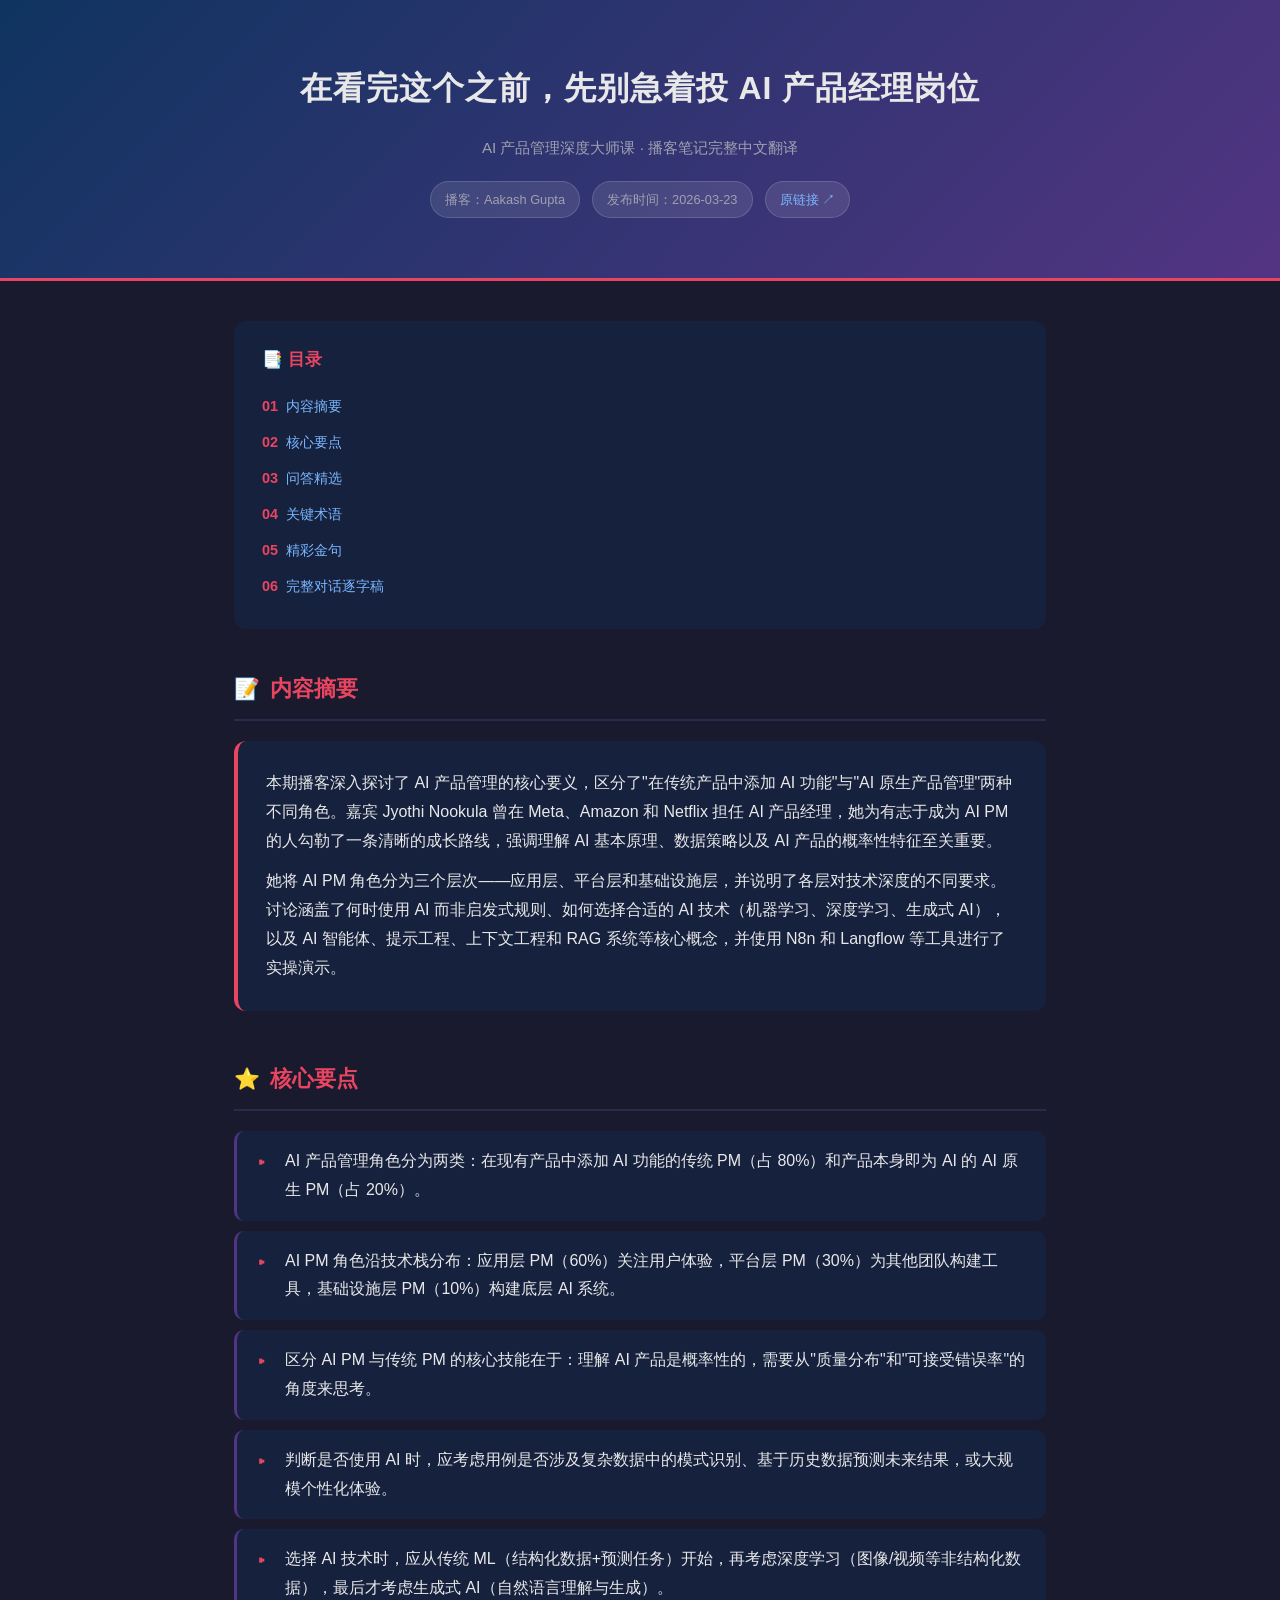
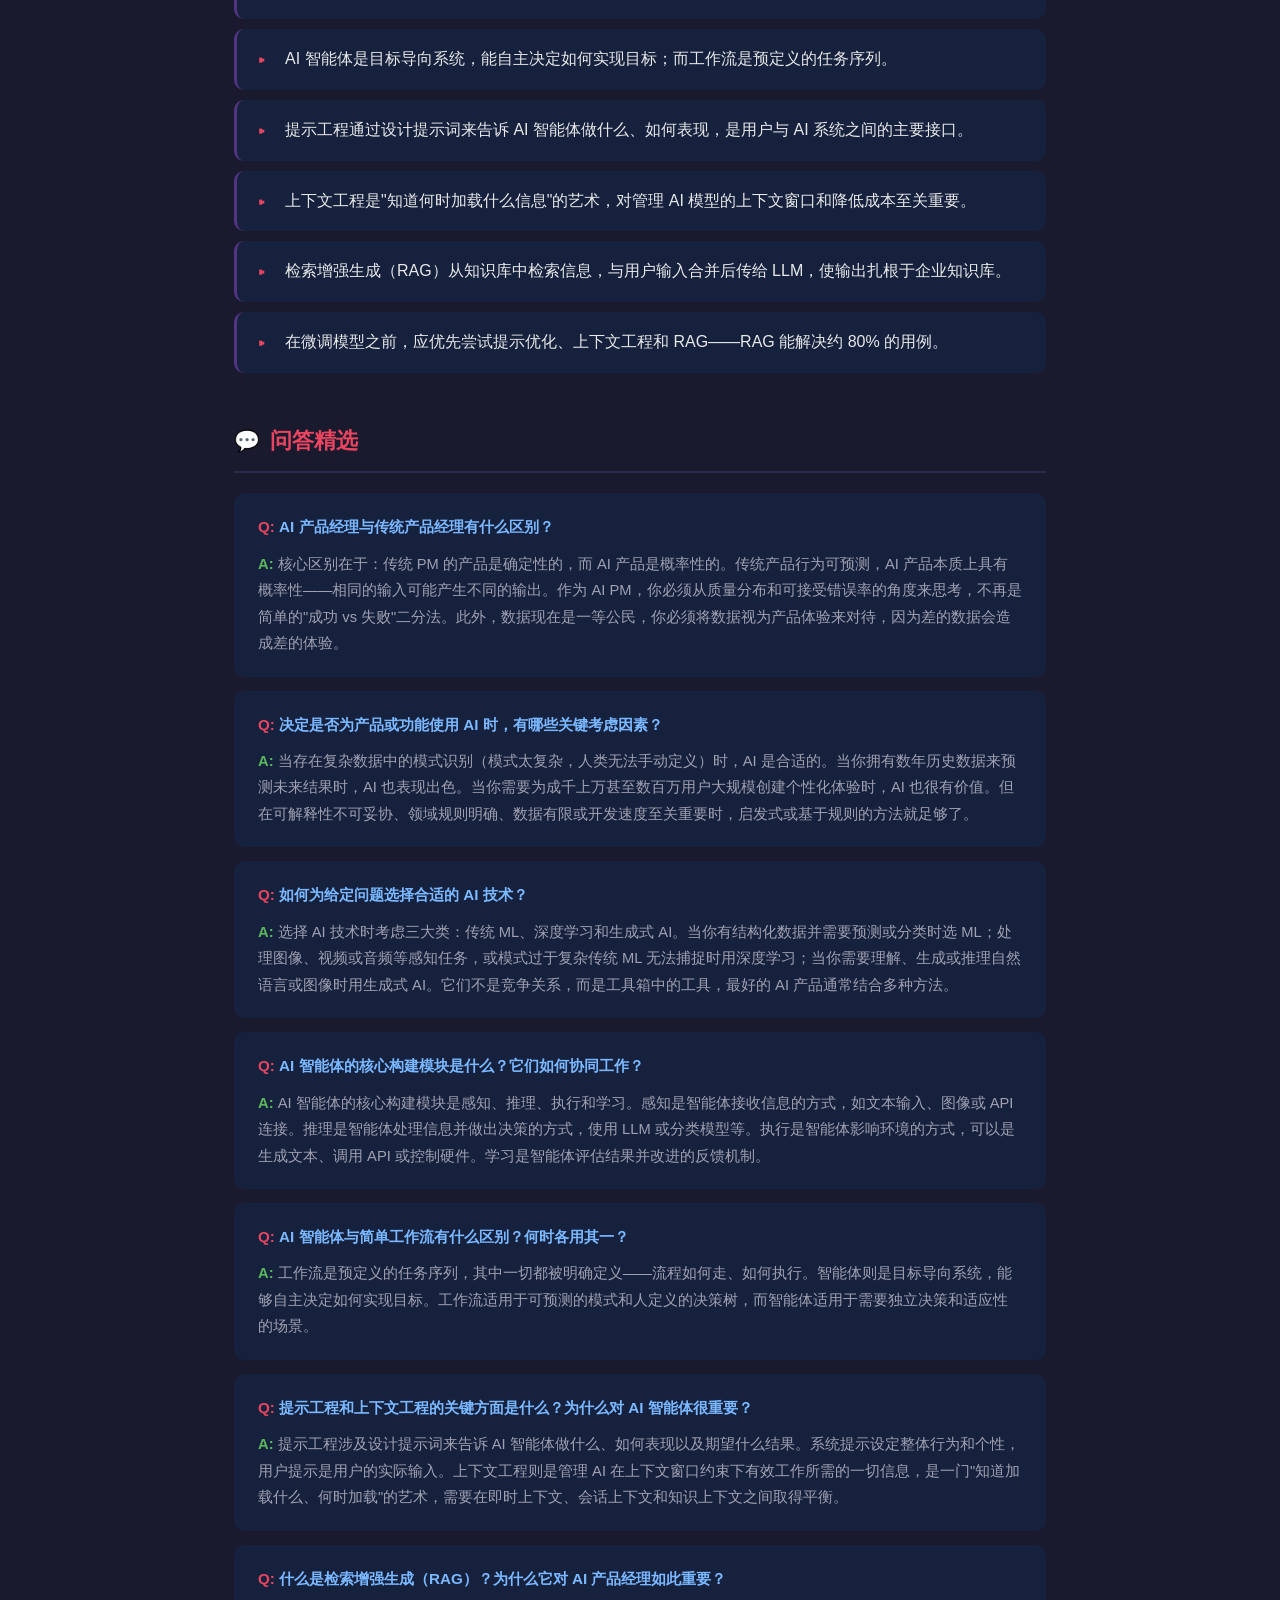
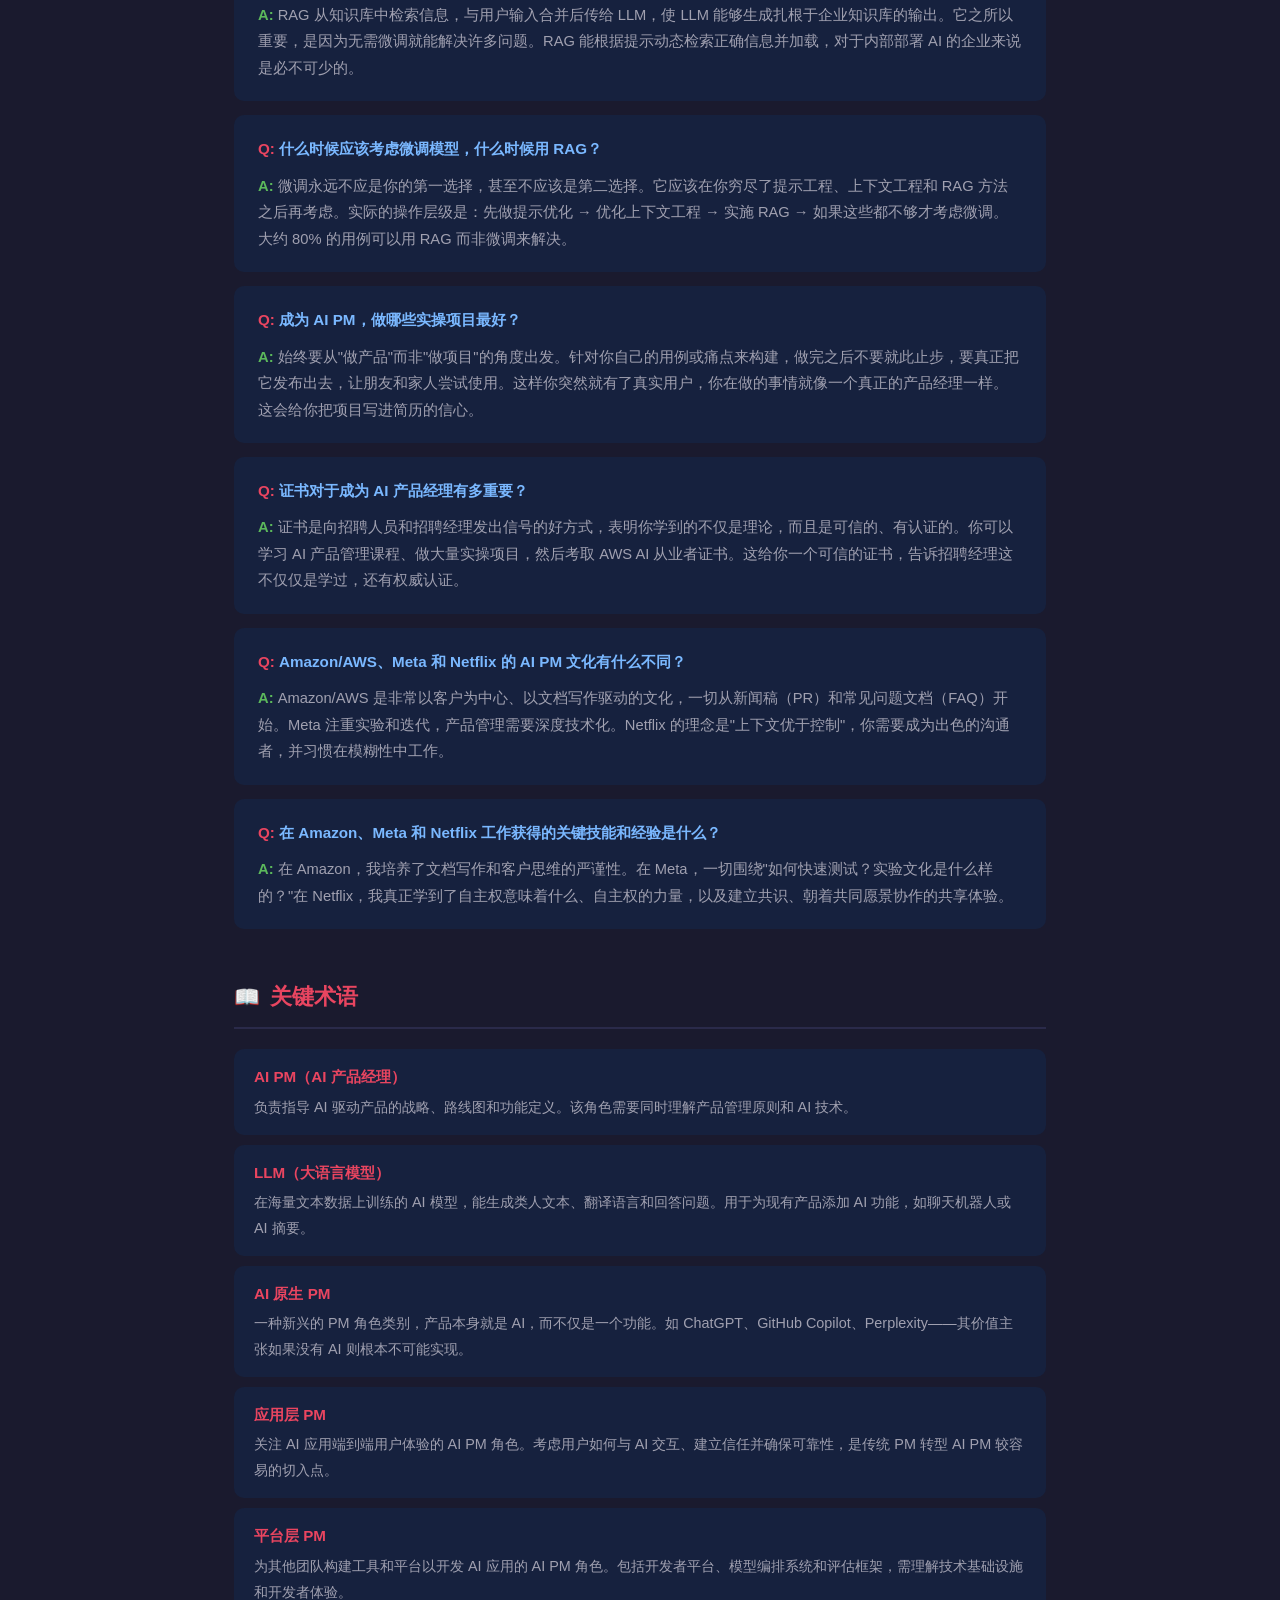
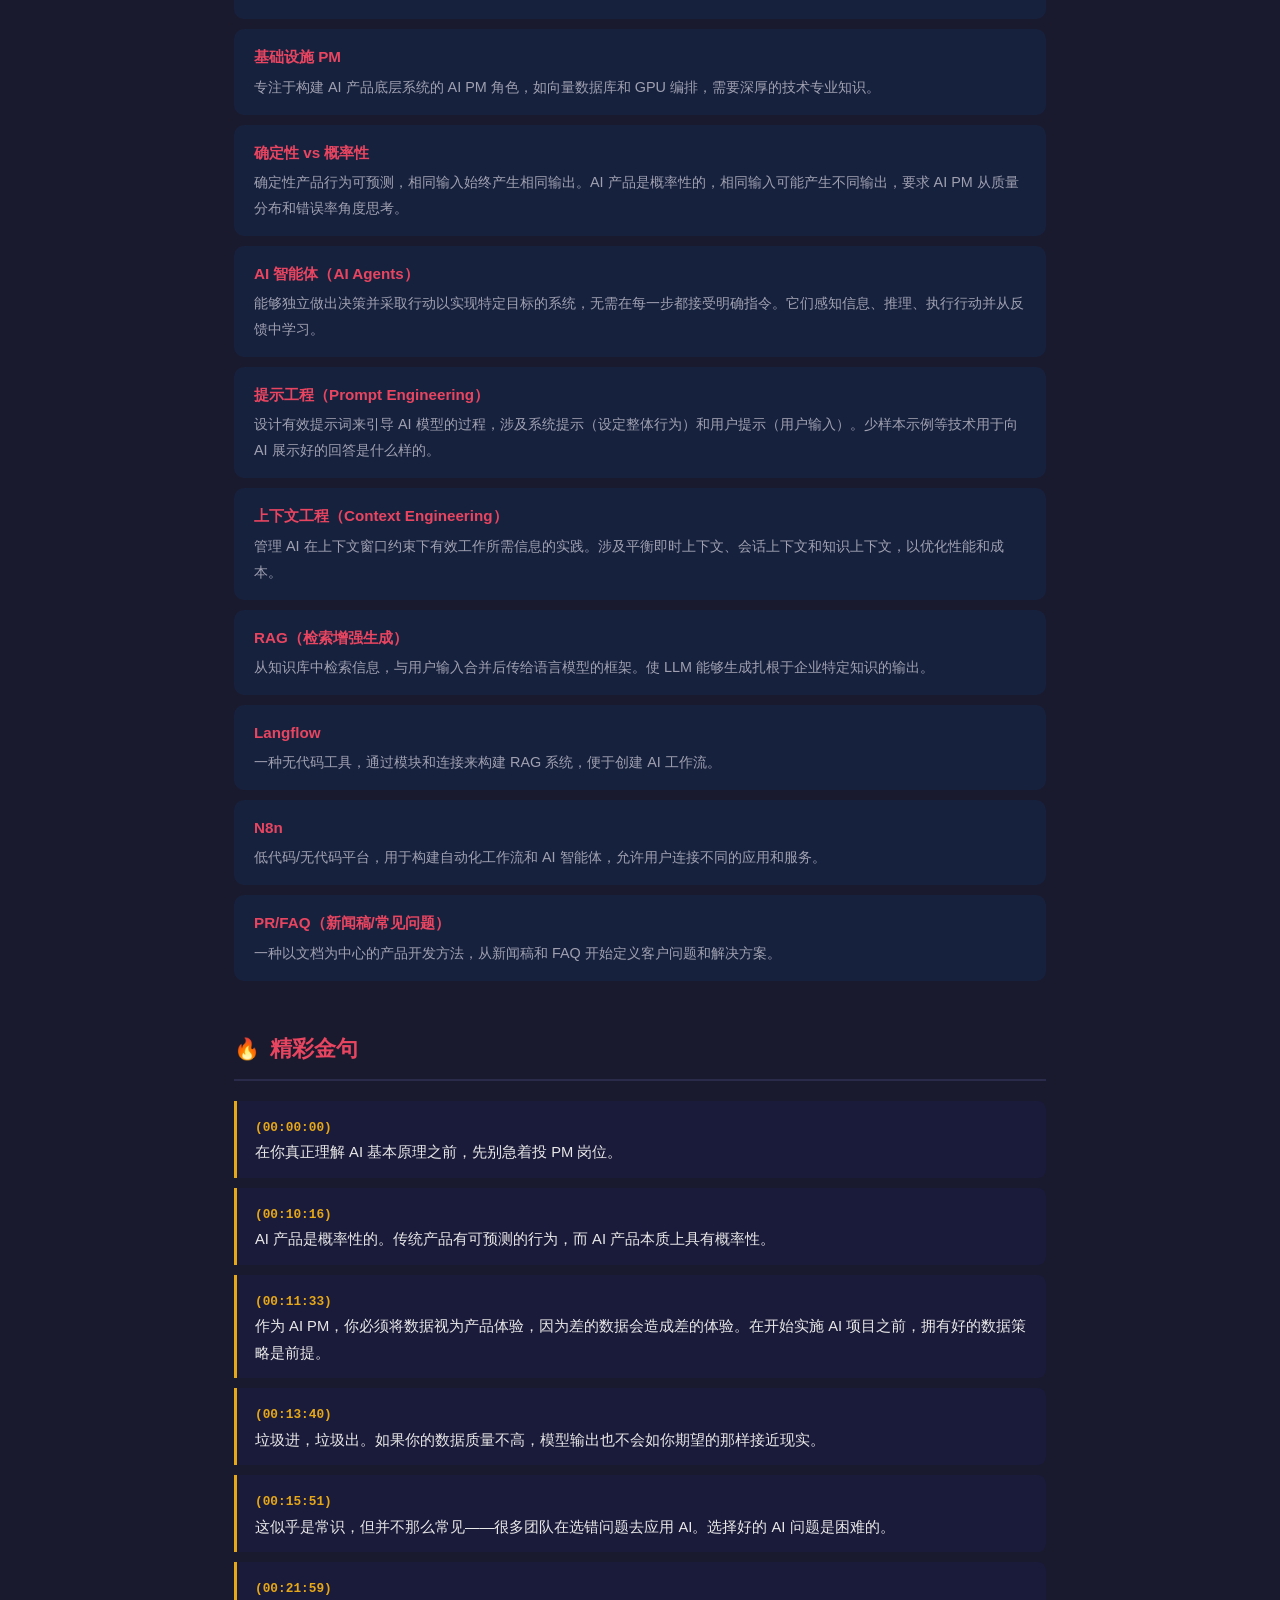
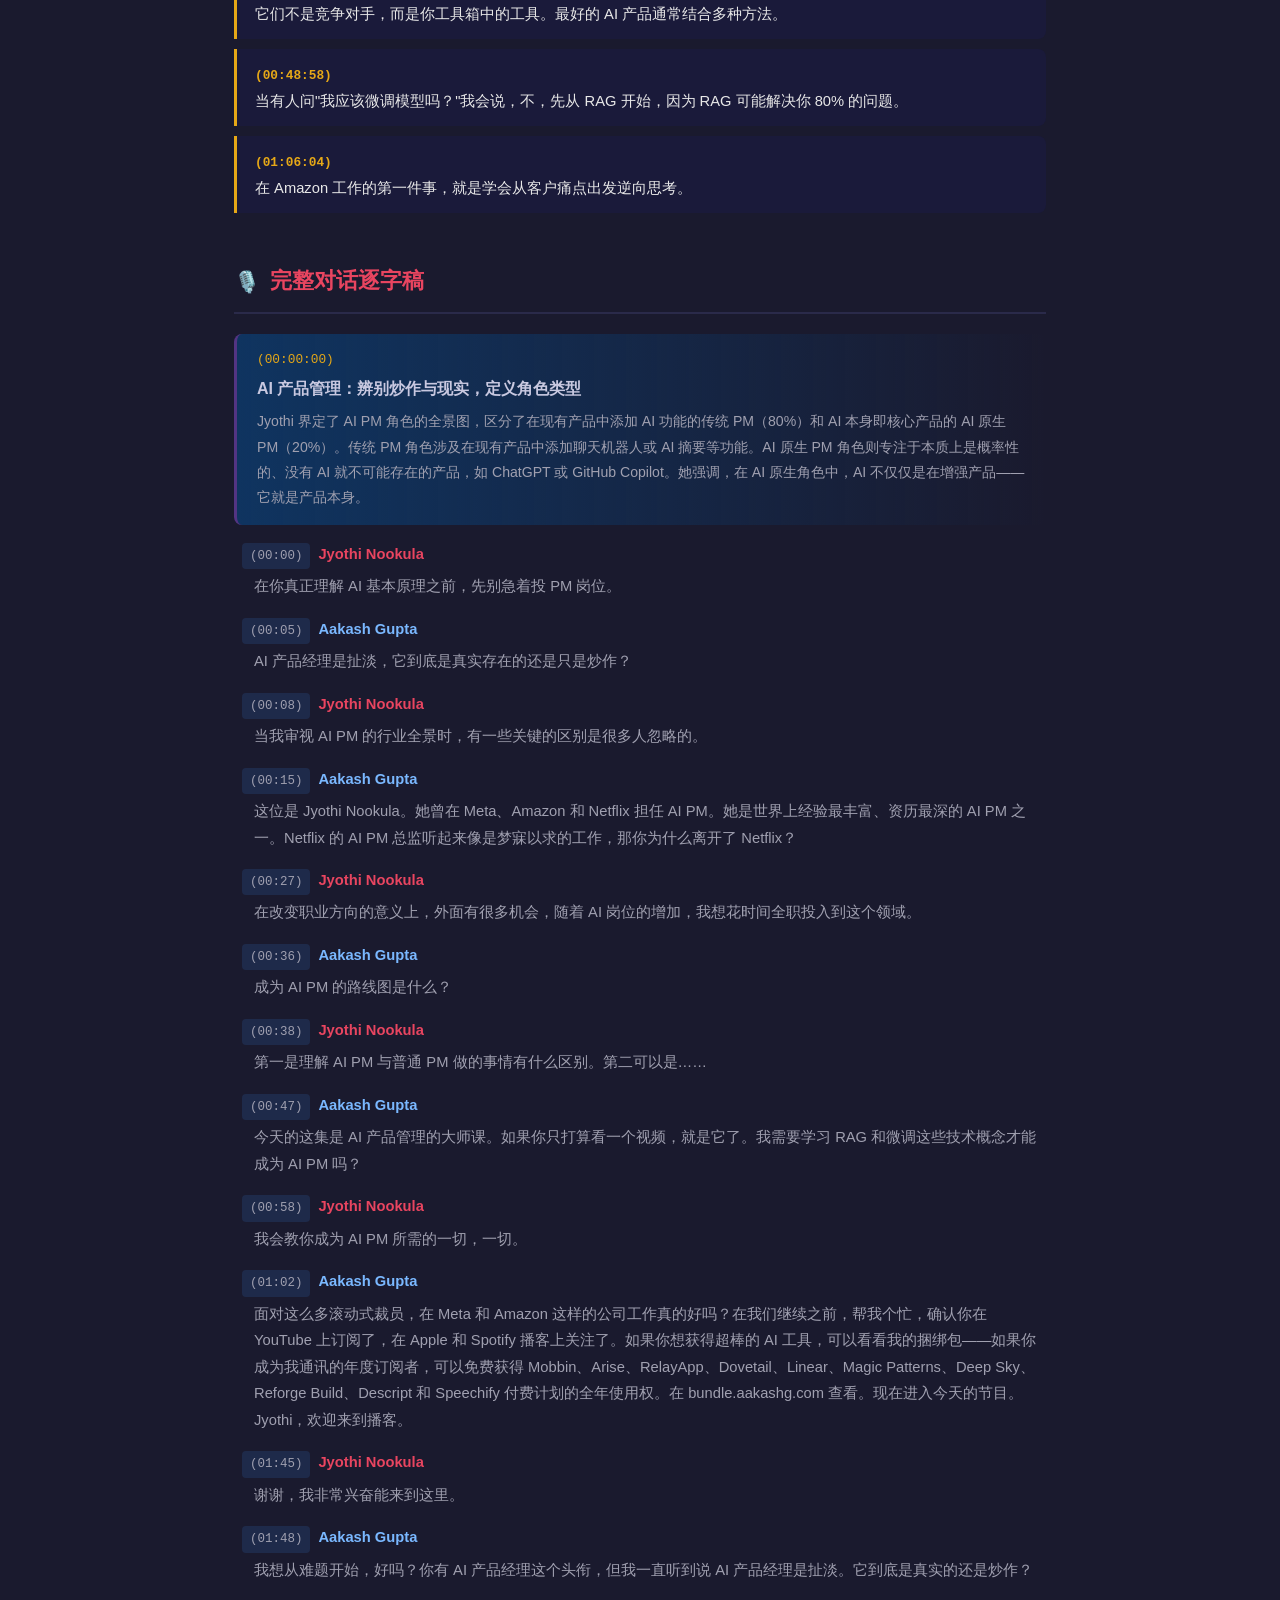
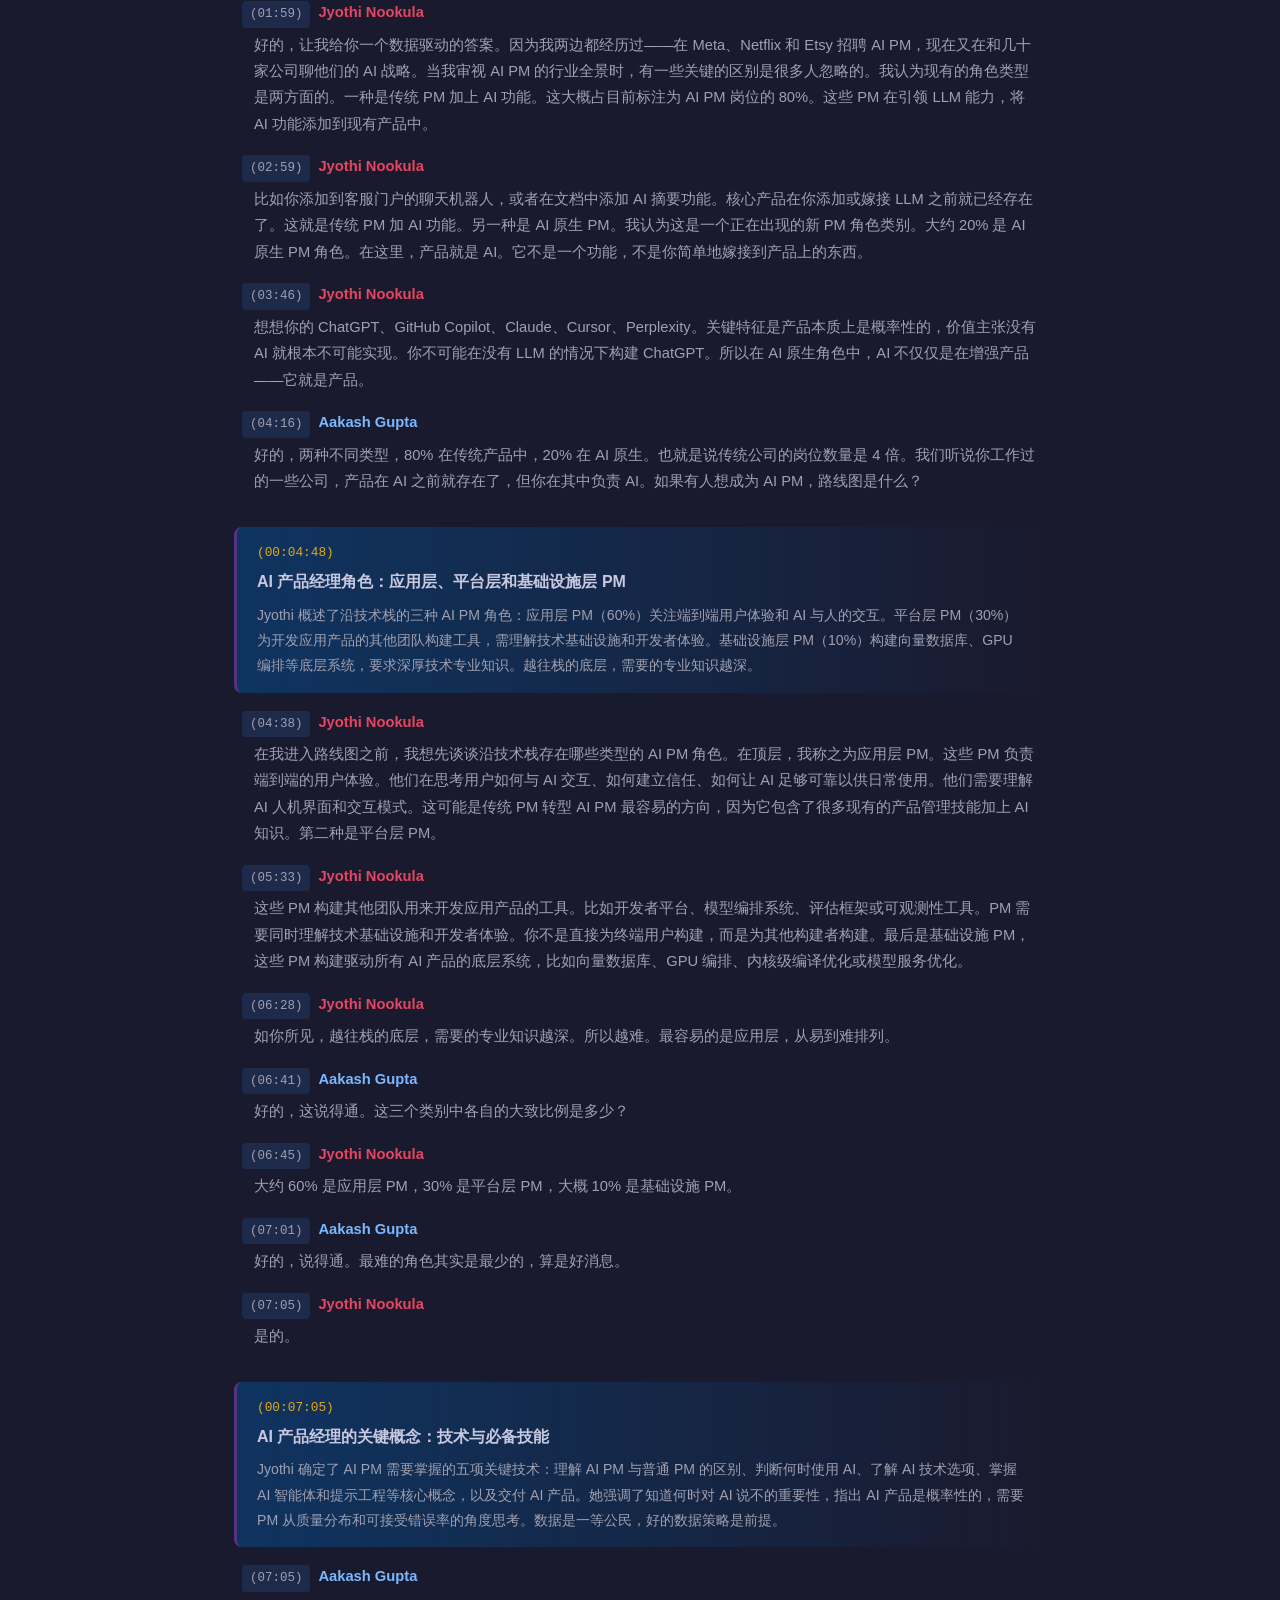
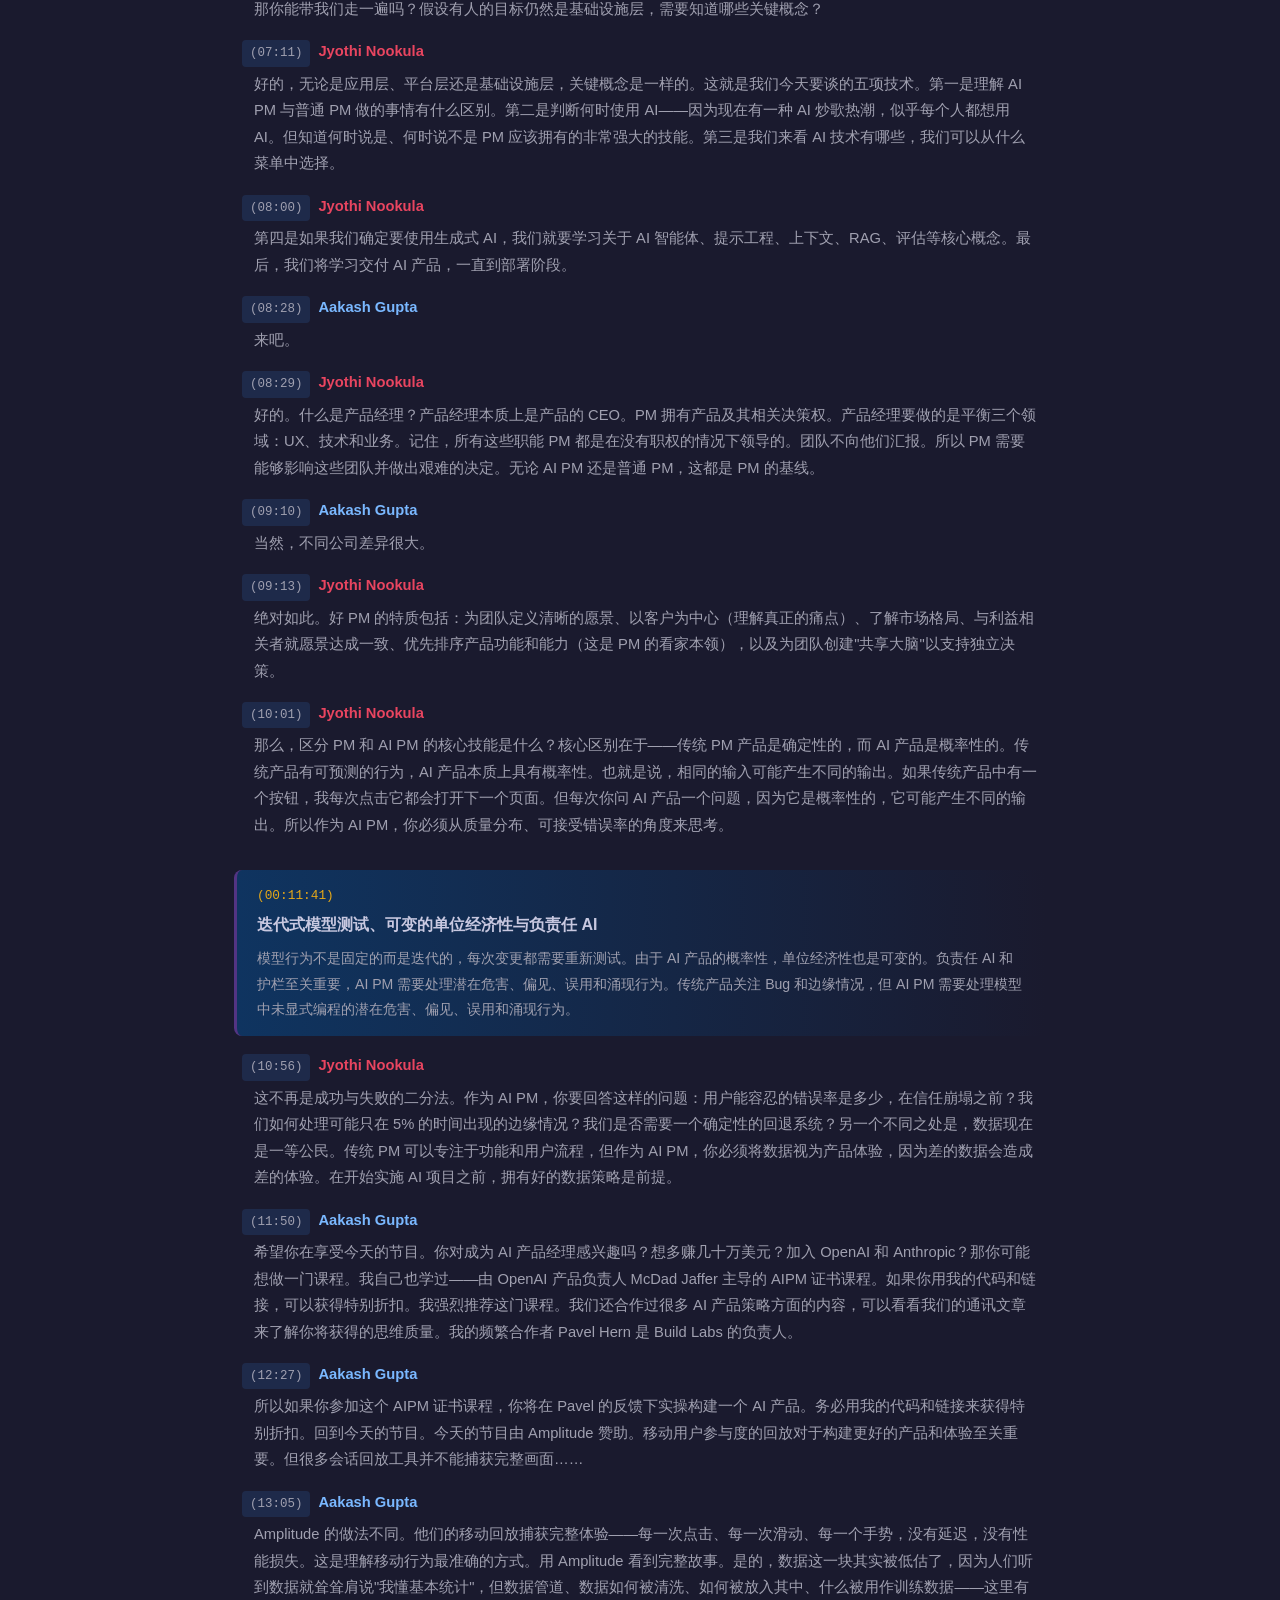
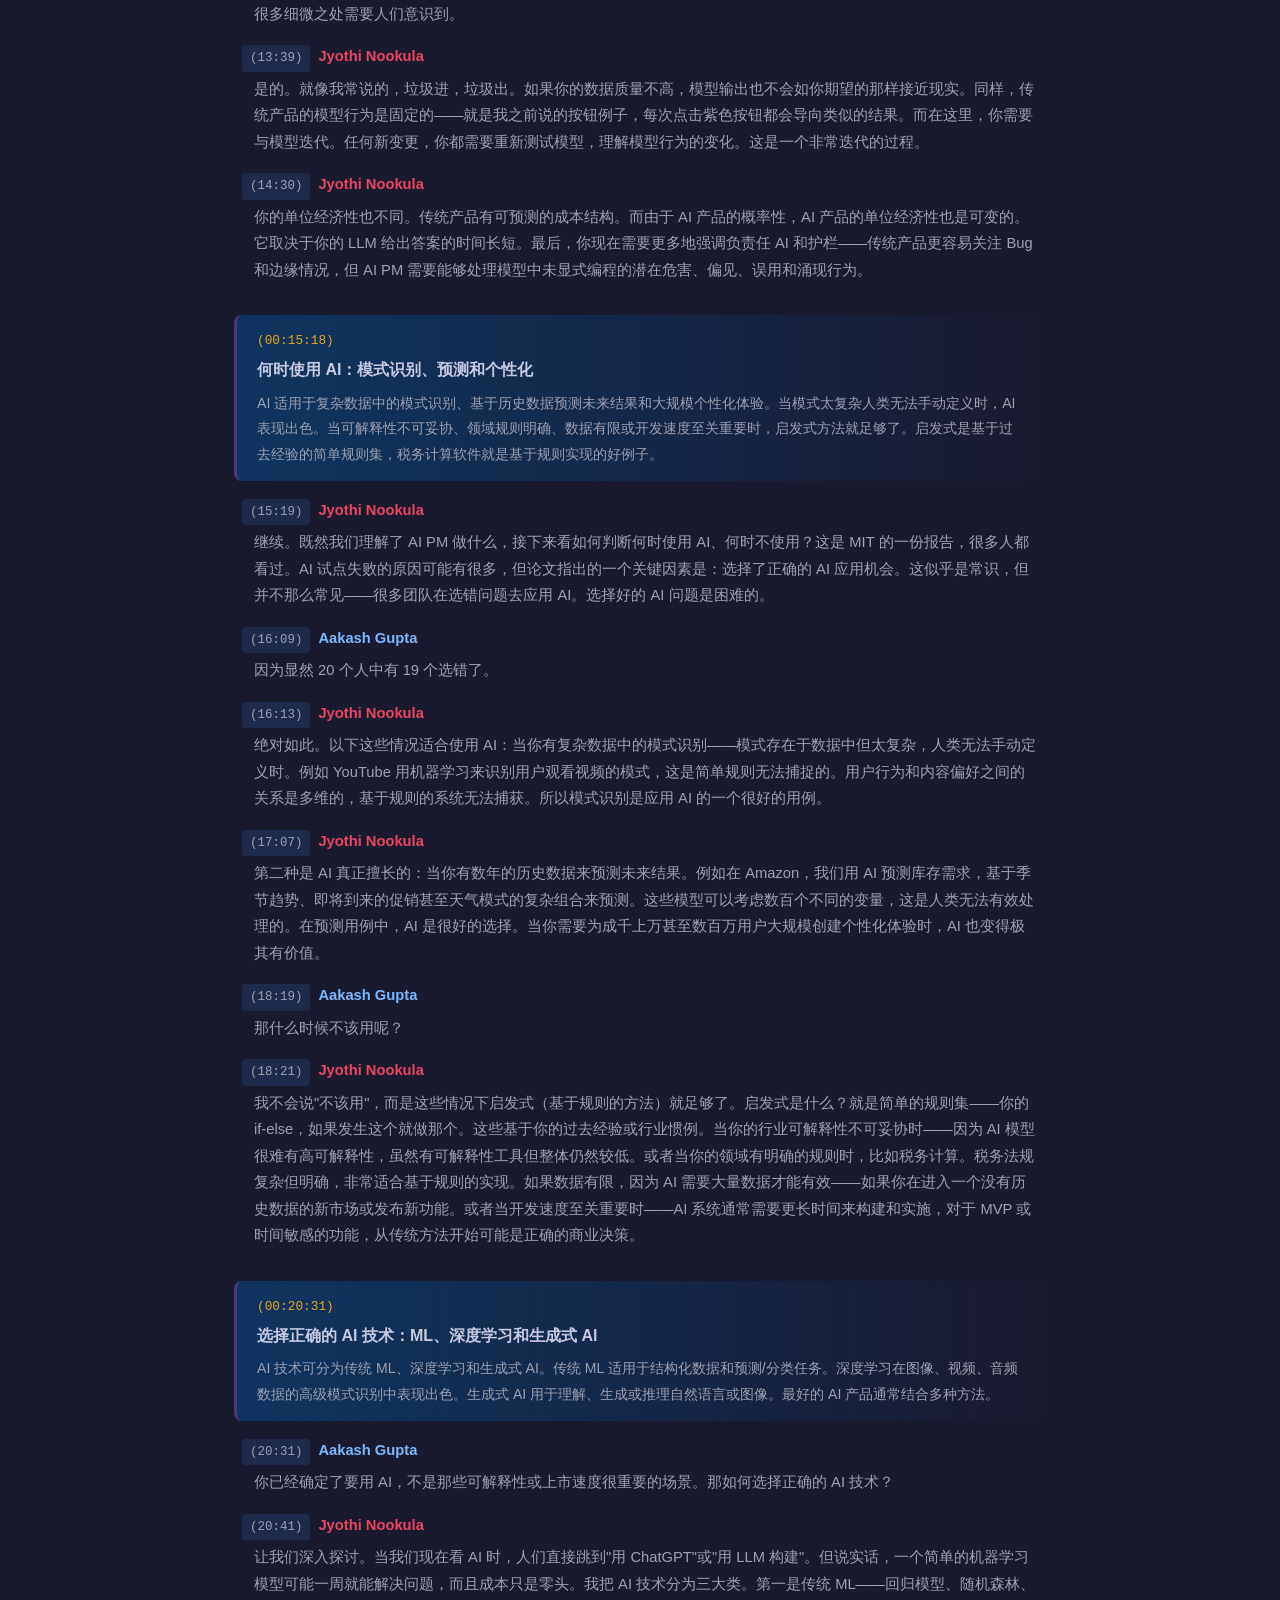
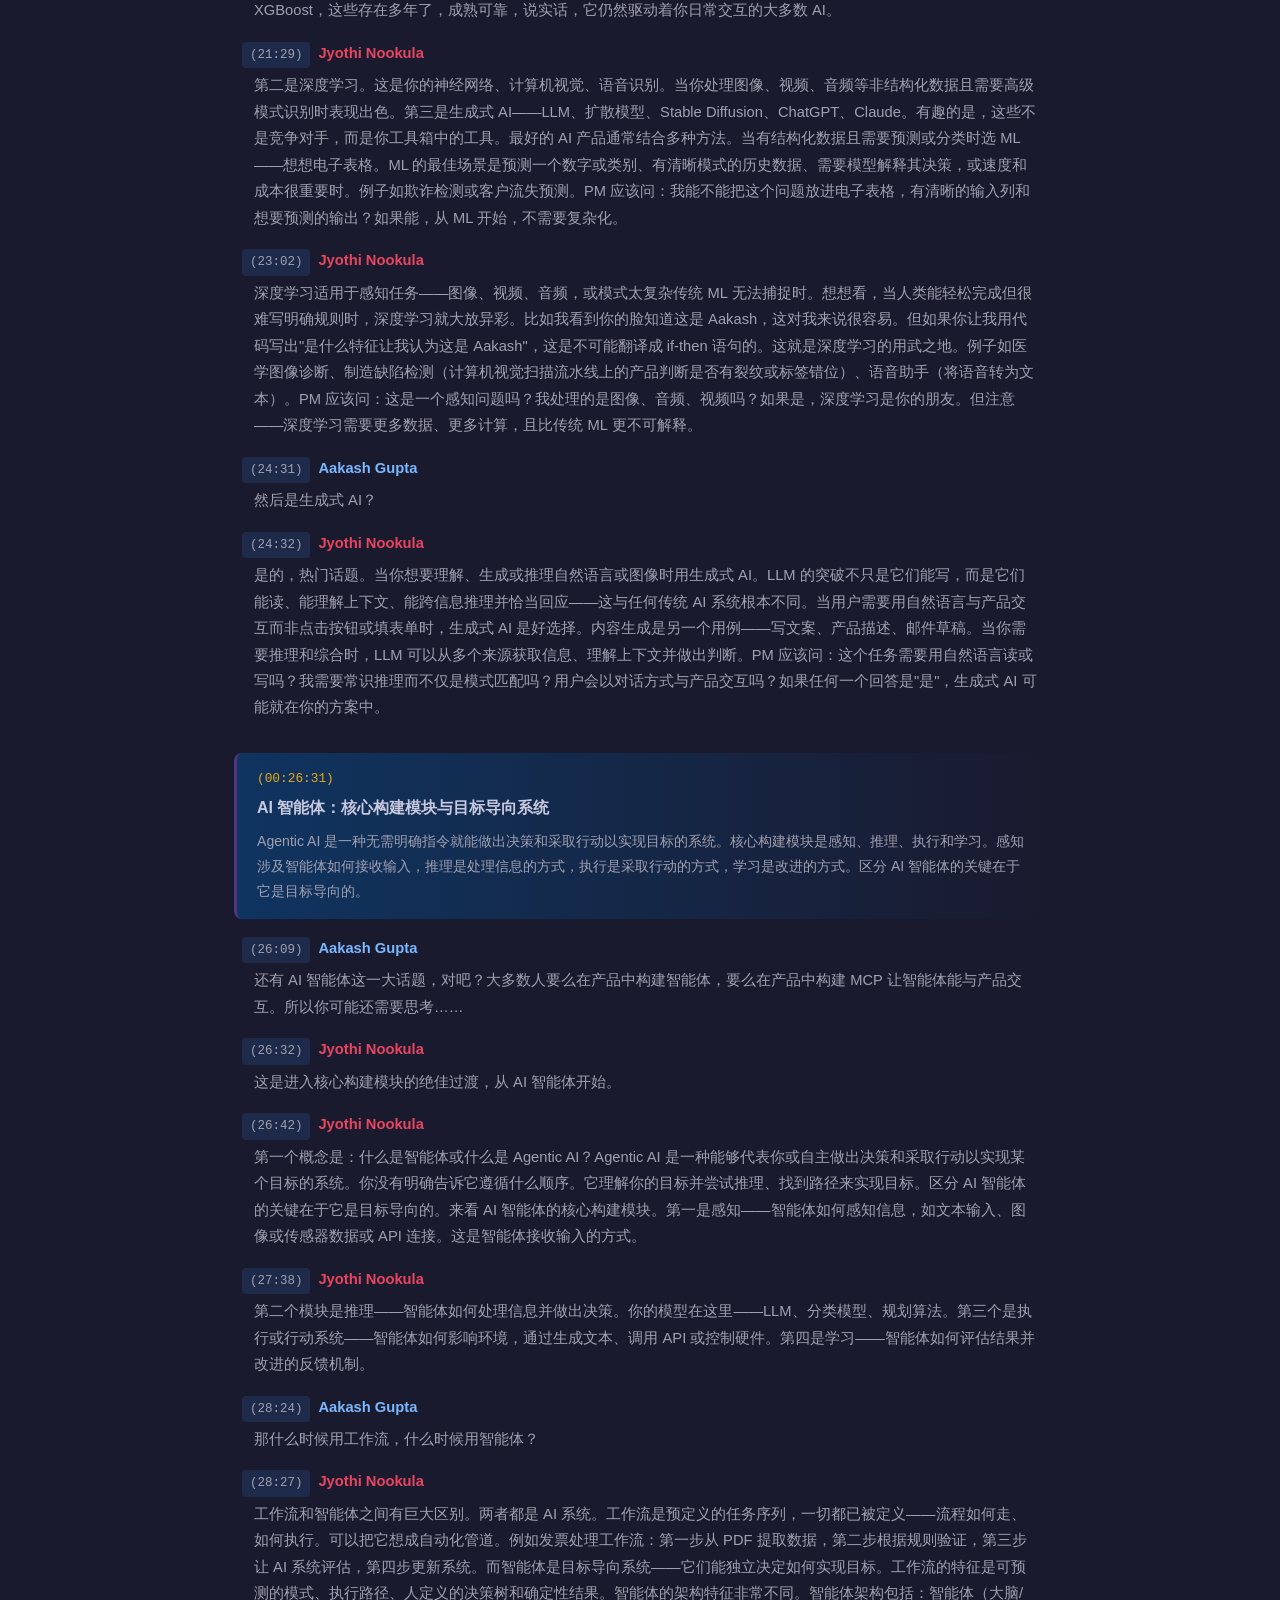
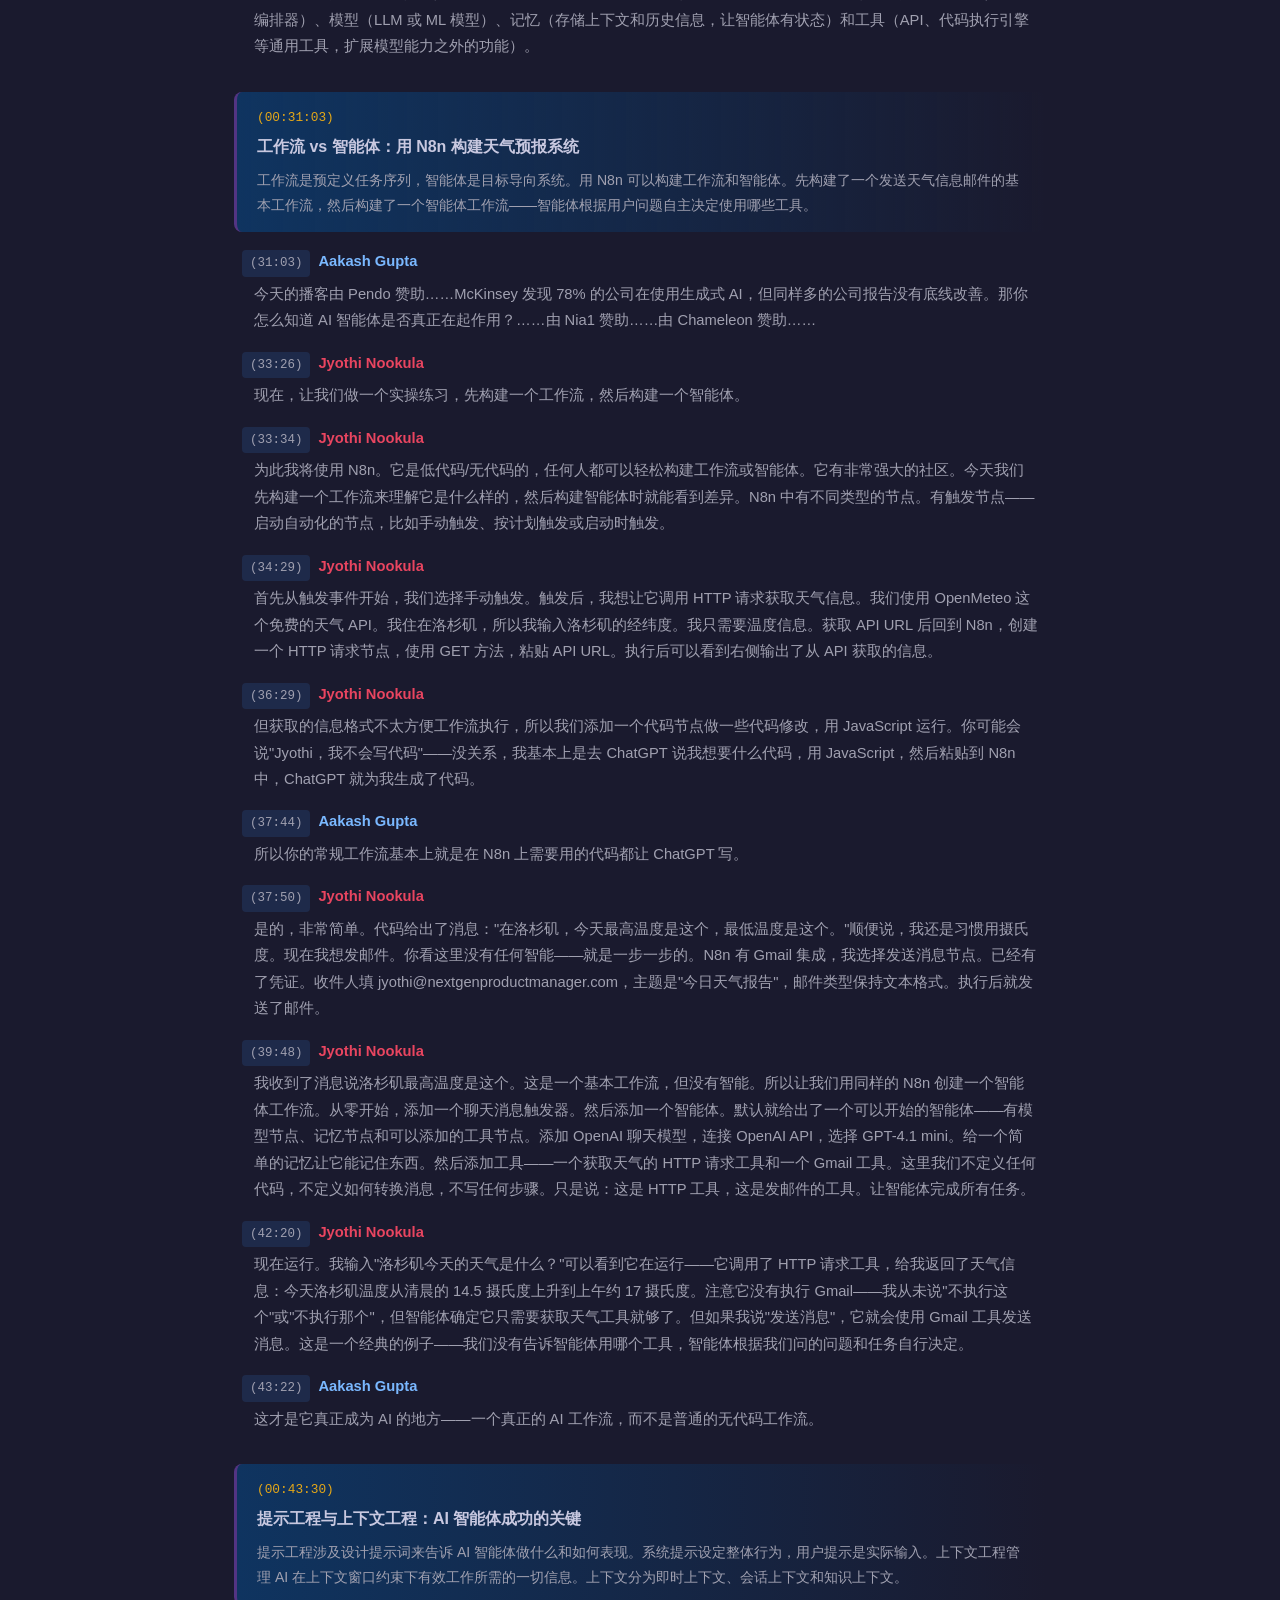
==== articles/ai-pm-jobs-podcast.html @ 40b9d222 "init: AI PM 学习中心导航页 v0.1 - 导航主页 index.html（含 3 阶段学习路线卡片） - 2 篇已翻译文章（What is AI PM / AI PM Jobs 播客笔记）" ====
<!DOCTYPE html>
<html lang="zh-CN">
<head>
<meta charset="UTF-8">
<meta name="viewport" content="width=device-width, initial-scale=1.0">
<title>在看完这个之前，先别急着投 AI 产品经理岗位</title>
<style>
  :root {
    --bg: #1a1a2e;
    --surface: #16213e;
    --surface2: #0f3460;
    --accent: #e94560;
    --accent2: #533483;
    --text: #e8e8e8;
    --text-dim: #a0a0b0;
    --border: #2a2a4a;
    --code-bg: #0d1b2a;
    --tag-bg: #1e2a4a;
    --quote-bg: #1a1a3a;
  }
  * { margin: 0; padding: 0; box-sizing: border-box; }
  body {
    font-family: -apple-system, BlinkMacSystemFont, "Segoe UI", "PingFang SC", "Hiragino Sans GB", "Microsoft YaHei", sans-serif;
    background: var(--bg);
    color: var(--text);
    line-height: 1.8;
    padding: 0;
  }
  .hero {
    background: linear-gradient(135deg, var(--surface2) 0%, var(--accent2) 100%);
    padding: 60px 40px;
    text-align: center;
    border-bottom: 3px solid var(--accent);
  }
  .hero h1 {
    font-size: 2rem;
    font-weight: 800;
    margin-bottom: 16px;
    letter-spacing: 1px;
  }
  .hero .subtitle {
    color: var(--text-dim);
    font-size: 0.95rem;
  }
  .meta-bar {
    display: flex;
    flex-wrap: wrap;
    justify-content: center;
    gap: 12px;
    margin-top: 20px;
  }
  .meta-chip {
    background: rgba(255,255,255,0.1);
    border: 1px solid rgba(255,255,255,0.15);
    padding: 6px 14px;
    border-radius: 20px;
    font-size: 0.8rem;
    color: var(--text-dim);
  }
  .meta-chip a { color: #7ab8ff; text-decoration: none; }
  .meta-chip a:hover { text-decoration: underline; }
  .container {
    max-width: 860px;
    margin: 0 auto;
    padding: 40px 24px 80px;
  }
  .section {
    margin-bottom: 48px;
  }
  .section-title {
    font-size: 1.4rem;
    font-weight: 700;
    color: var(--accent);
    margin-bottom: 20px;
    padding-bottom: 10px;
    border-bottom: 2px solid var(--border);
    display: flex;
    align-items: center;
    gap: 10px;
  }
  .section-title .icon { font-size: 1.3rem; }
  .summary-box {
    background: var(--surface);
    border-radius: 12px;
    padding: 28px;
    border-left: 4px solid var(--accent);
  }
  .summary-box p { margin-bottom: 12px; }
  .summary-box p:last-child { margin-bottom: 0; }
  .takeaways ul, .keywords-list, .qa-list {
    list-style: none;
  }
  .takeaways li {
    background: var(--surface);
    border-radius: 10px;
    padding: 16px 20px;
    margin-bottom: 10px;
    border-left: 3px solid var(--accent2);
    position: relative;
    padding-left: 48px;
  }
  .takeaways li::before {
    content: "▸";
    position: absolute;
    left: 20px;
    color: var(--accent);
    font-size: 1.1rem;
    font-weight: bold;
  }
  .qa-item {
    background: var(--surface);
    border-radius: 10px;
    padding: 20px 24px;
    margin-bottom: 14px;
  }
  .qa-item .q {
    font-weight: 700;
    color: #7ab8ff;
    margin-bottom: 10px;
    font-size: 0.95rem;
  }
  .qa-item .q::before { content: "Q: "; color: var(--accent); font-weight: 800; }
  .qa-item .a {
    color: var(--text-dim);
    font-size: 0.92rem;
  }
  .qa-item .a::before { content: "A: "; color: #5cb85c; font-weight: 700; }
  .keyword-item {
    background: var(--surface);
    border-radius: 10px;
    padding: 14px 20px;
    margin-bottom: 10px;
  }
  .keyword-item .term {
    font-weight: 700;
    color: var(--accent);
    font-size: 0.95rem;
  }
  .keyword-item .def {
    color: var(--text-dim);
    font-size: 0.9rem;
    margin-top: 4px;
  }
  .highlight-item {
    background: var(--quote-bg);
    border-left: 3px solid #e6a817;
    padding: 12px 18px;
    margin-bottom: 10px;
    border-radius: 0 8px 8px 0;
    font-size: 0.92rem;
  }
  .highlight-item .time {
    color: #e6a817;
    font-weight: 600;
    font-size: 0.8rem;
    font-family: monospace;
  }
  .transcript-section {
    margin-bottom: 32px;
  }
  .transcript-header {
    background: linear-gradient(90deg, var(--surface2), transparent);
    padding: 14px 20px;
    border-radius: 8px;
    margin-bottom: 16px;
    border-left: 3px solid var(--accent2);
  }
  .transcript-header .ts-time {
    color: #e6a817;
    font-family: monospace;
    font-size: 0.8rem;
  }
  .transcript-header .ts-title {
    font-weight: 700;
    color: #c8c8e0;
    margin-top: 4px;
    font-size: 1rem;
  }
  .transcript-header .ts-desc {
    color: var(--text-dim);
    font-size: 0.88rem;
    margin-top: 6px;
  }
  .dialogue {
    margin-bottom: 16px;
    padding: 0 8px;
  }
  .speaker {
    display: flex;
    align-items: baseline;
    gap: 8px;
    margin-bottom: 4px;
  }
  .speaker .time-tag {
    color: var(--text-dim);
    font-family: monospace;
    font-size: 0.78rem;
    background: var(--tag-bg);
    padding: 2px 8px;
    border-radius: 4px;
  }
  .speaker .name {
    font-weight: 700;
    font-size: 0.92rem;
  }
  .speaker .name.jyothi { color: #e94560; }
  .speaker .name.aakash { color: #7ab8ff; }
  .dialogue-text {
    color: var(--text-dim);
    padding-left: 12px;
    font-size: 0.92rem;
  }
  .narrator {
    color: #b0b0c8;
    font-style: italic;
    padding: 8px 12px;
    font-size: 0.88rem;
    border-left: 2px solid var(--border);
    margin: 8px 0 8px 12px;
  }
  .footer {
    text-align: center;
    padding: 30px;
    color: var(--text-dim);
    font-size: 0.82rem;
    border-top: 1px solid var(--border);
  }
  .toc {
    background: var(--surface);
    border-radius: 12px;
    padding: 24px 28px;
    margin-bottom: 40px;
  }
  .toc h3 {
    color: var(--accent);
    margin-bottom: 14px;
    font-size: 1.05rem;
  }
  .toc ul { list-style: none; }
  .toc li {
    padding: 5px 0;
    font-size: 0.9rem;
  }
  .toc a {
    color: #7ab8ff;
    text-decoration: none;
    transition: color 0.2s;
  }
  .toc a:hover { color: var(--accent); }
  .toc .num {
    color: var(--accent);
    font-weight: 700;
    margin-right: 8px;
  }
  @media (max-width: 600px) {
    .hero { padding: 40px 20px; }
    .hero h1 { font-size: 1.4rem; }
    .container { padding: 24px 16px 60px; }
    .section-title { font-size: 1.15rem; }
  }
</style>
</head>
<body>

<div class="hero">
  <h1>在看完这个之前，先别急着投 AI 产品经理岗位</h1>
  <div class="subtitle">AI 产品管理深度大师课 · 播客笔记完整中文翻译</div>
  <div class="meta-bar">
    <span class="meta-chip">播客：Aakash Gupta</span>
    <span class="meta-chip">发布时间：2026-03-23</span>
    <span class="meta-chip"><a href="https://podwise.ai/dashboard/episodes/7731609" target="_blank">原链接 ↗</a></span>
  </div>
</div>

<div class="container">

<!-- 目录 -->
<div class="toc">
  <h3>📑 目录</h3>
  <ul>
    <li><span class="num">01</span><a href="#summary">内容摘要</a></li>
    <li><span class="num">02</span><a href="#takeaways">核心要点</a></li>
    <li><span class="num">03</span><a href="#qa">问答精选</a></li>
    <li><span class="num">04</span><a href="#keywords">关键术语</a></li>
    <li><span class="num">05</span><a href="#highlights">精彩金句</a></li>
    <li><span class="num">06</span><a href="#transcript">完整对话逐字稿</a></li>
  </ul>
</div>

<!-- 摘要 -->
<div class="section" id="summary">
  <div class="section-title"><span class="icon">📝</span> 内容摘要</div>
  <div class="summary-box">
    <p>本期播客深入探讨了 AI 产品管理的核心要义，区分了"在传统产品中添加 AI 功能"与"AI 原生产品管理"两种不同角色。嘉宾 Jyothi Nookula 曾在 Meta、Amazon 和 Netflix 担任 AI 产品经理，她为有志于成为 AI PM 的人勾勒了一条清晰的成长路线，强调理解 AI 基本原理、数据策略以及 AI 产品的概率性特征至关重要。</p>
    <p>她将 AI PM 角色分为三个层次——应用层、平台层和基础设施层，并说明了各层对技术深度的不同要求。讨论涵盖了何时使用 AI 而非启发式规则、如何选择合适的 AI 技术（机器学习、深度学习、生成式 AI），以及 AI 智能体、提示工程、上下文工程和 RAG 系统等核心概念，并使用 N8n 和 Langflow 等工具进行了实操演示。</p>
  </div>
</div>

<!-- 核心要点 -->
<div class="section" id="takeaways">
  <div class="section-title"><span class="icon">⭐</span> 核心要点</div>
  <div class="takeaways">
    <ul>
      <li>AI 产品管理角色分为两类：在现有产品中添加 AI 功能的传统 PM（占 80%）和产品本身即为 AI 的 AI 原生 PM（占 20%）。</li>
      <li>AI PM 角色沿技术栈分布：应用层 PM（60%）关注用户体验，平台层 PM（30%）为其他团队构建工具，基础设施层 PM（10%）构建底层 AI 系统。</li>
      <li>区分 AI PM 与传统 PM 的核心技能在于：理解 AI 产品是概率性的，需要从"质量分布"和"可接受错误率"的角度来思考。</li>
      <li>判断是否使用 AI 时，应考虑用例是否涉及复杂数据中的模式识别、基于历史数据预测未来结果，或大规模个性化体验。</li>
      <li>选择 AI 技术时，应从传统 ML（结构化数据+预测任务）开始，再考虑深度学习（图像/视频等非结构化数据），最后才考虑生成式 AI（自然语言理解与生成）。</li>
      <li>AI 智能体是目标导向系统，能自主决定如何实现目标；而工作流是预定义的任务序列。</li>
      <li>提示工程通过设计提示词来告诉 AI 智能体做什么、如何表现，是用户与 AI 系统之间的主要接口。</li>
      <li>上下文工程是"知道何时加载什么信息"的艺术，对管理 AI 模型的上下文窗口和降低成本至关重要。</li>
      <li>检索增强生成（RAG）从知识库中检索信息，与用户输入合并后传给 LLM，使输出扎根于企业知识库。</li>
      <li>在微调模型之前，应优先尝试提示优化、上下文工程和 RAG——RAG 能解决约 80% 的用例。</li>
    </ul>
  </div>
</div>

<!-- 问答 -->
<div class="section" id="qa">
  <div class="section-title"><span class="icon">💬</span> 问答精选</div>
  <div class="qa-list">

    <div class="qa-item">
      <div class="q">AI 产品经理与传统产品经理有什么区别？</div>
      <div class="a">核心区别在于：传统 PM 的产品是确定性的，而 AI 产品是概率性的。传统产品行为可预测，AI 产品本质上具有概率性——相同的输入可能产生不同的输出。作为 AI PM，你必须从质量分布和可接受错误率的角度来思考，不再是简单的"成功 vs 失败"二分法。此外，数据现在是一等公民，你必须将数据视为产品体验来对待，因为差的数据会造成差的体验。</div>
    </div>

    <div class="qa-item">
      <div class="q">决定是否为产品或功能使用 AI 时，有哪些关键考虑因素？</div>
      <div class="a">当存在复杂数据中的模式识别（模式太复杂，人类无法手动定义）时，AI 是合适的。当你拥有数年历史数据来预测未来结果时，AI 也表现出色。当你需要为成千上万甚至数百万用户大规模创建个性化体验时，AI 也很有价值。但在可解释性不可妥协、领域规则明确、数据有限或开发速度至关重要时，启发式或基于规则的方法就足够了。</div>
    </div>

    <div class="qa-item">
      <div class="q">如何为给定问题选择合适的 AI 技术？</div>
      <div class="a">选择 AI 技术时考虑三大类：传统 ML、深度学习和生成式 AI。当你有结构化数据并需要预测或分类时选 ML；处理图像、视频或音频等感知任务，或模式过于复杂传统 ML 无法捕捉时用深度学习；当你需要理解、生成或推理自然语言或图像时用生成式 AI。它们不是竞争关系，而是工具箱中的工具，最好的 AI 产品通常结合多种方法。</div>
    </div>

    <div class="qa-item">
      <div class="q">AI 智能体的核心构建模块是什么？它们如何协同工作？</div>
      <div class="a">AI 智能体的核心构建模块是感知、推理、执行和学习。感知是智能体接收信息的方式，如文本输入、图像或 API 连接。推理是智能体处理信息并做出决策的方式，使用 LLM 或分类模型等。执行是智能体影响环境的方式，可以是生成文本、调用 API 或控制硬件。学习是智能体评估结果并改进的反馈机制。</div>
    </div>

    <div class="qa-item">
      <div class="q">AI 智能体与简单工作流有什么区别？何时各用其一？</div>
      <div class="a">工作流是预定义的任务序列，其中一切都被明确定义——流程如何走、如何执行。智能体则是目标导向系统，能够自主决定如何实现目标。工作流适用于可预测的模式和人定义的决策树，而智能体适用于需要独立决策和适应性的场景。</div>
    </div>

    <div class="qa-item">
      <div class="q">提示工程和上下文工程的关键方面是什么？为什么对 AI 智能体很重要？</div>
      <div class="a">提示工程涉及设计提示词来告诉 AI 智能体做什么、如何表现以及期望什么结果。系统提示设定整体行为和个性，用户提示是用户的实际输入。上下文工程则是管理 AI 在上下文窗口约束下有效工作所需的一切信息，是一门"知道加载什么、何时加载"的艺术，需要在即时上下文、会话上下文和知识上下文之间取得平衡。</div>
    </div>

    <div class="qa-item">
      <div class="q">什么是检索增强生成（RAG）？为什么它对 AI 产品经理如此重要？</div>
      <div class="a">RAG 从知识库中检索信息，与用户输入合并后传给 LLM，使 LLM 能够生成扎根于企业知识库的输出。它之所以重要，是因为无需微调就能解决许多问题。RAG 能根据提示动态检索正确信息并加载，对于内部部署 AI 的企业来说是必不可少的。</div>
    </div>

    <div class="qa-item">
      <div class="q">什么时候应该考虑微调模型，什么时候用 RAG？</div>
      <div class="a">微调永远不应是你的第一选择，甚至不应该是第二选择。它应该在你穷尽了提示工程、上下文工程和 RAG 方法之后再考虑。实际的操作层级是：先做提示优化 → 优化上下文工程 → 实施 RAG → 如果这些都不够才考虑微调。大约 80% 的用例可以用 RAG 而非微调来解决。</div>
    </div>

    <div class="qa-item">
      <div class="q">成为 AI PM，做哪些实操项目最好？</div>
      <div class="a">始终要从"做产品"而非"做项目"的角度出发。针对你自己的用例或痛点来构建，做完之后不要就此止步，要真正把它发布出去，让朋友和家人尝试使用。这样你突然就有了真实用户，你在做的事情就像一个真正的产品经理一样。这会给你把项目写进简历的信心。</div>
    </div>

    <div class="qa-item">
      <div class="q">证书对于成为 AI 产品经理有多重要？</div>
      <div class="a">证书是向招聘人员和招聘经理发出信号的好方式，表明你学到的不仅是理论，而且是可信的、有认证的。你可以学习 AI 产品管理课程、做大量实操项目，然后考取 AWS AI 从业者证书。这给你一个可信的证书，告诉招聘经理这不仅仅是学过，还有权威认证。</div>
    </div>

    <div class="qa-item">
      <div class="q">Amazon/AWS、Meta 和 Netflix 的 AI PM 文化有什么不同？</div>
      <div class="a">Amazon/AWS 是非常以客户为中心、以文档写作驱动的文化，一切从新闻稿（PR）和常见问题文档（FAQ）开始。Meta 注重实验和迭代，产品管理需要深度技术化。Netflix 的理念是"上下文优于控制"，你需要成为出色的沟通者，并习惯在模糊性中工作。</div>
    </div>

    <div class="qa-item">
      <div class="q">在 Amazon、Meta 和 Netflix 工作获得的关键技能和经验是什么？</div>
      <div class="a">在 Amazon，我培养了文档写作和客户思维的严谨性。在 Meta，一切围绕"如何快速测试？实验文化是什么样的？"在 Netflix，我真正学到了自主权意味着什么、自主权的力量，以及建立共识、朝着共同愿景协作的共享体验。</div>
    </div>

  </div>
</div>

<!-- 关键术语 -->
<div class="section" id="keywords">
  <div class="section-title"><span class="icon">📖</span> 关键术语</div>
  <div class="keywords-list">
    <div class="keyword-item">
      <div class="term">AI PM（AI 产品经理）</div>
      <div class="def">负责指导 AI 驱动产品的战略、路线图和功能定义。该角色需要同时理解产品管理原则和 AI 技术。</div>
    </div>
    <div class="keyword-item">
      <div class="term">LLM（大语言模型）</div>
      <div class="def">在海量文本数据上训练的 AI 模型，能生成类人文本、翻译语言和回答问题。用于为现有产品添加 AI 功能，如聊天机器人或 AI 摘要。</div>
    </div>
    <div class="keyword-item">
      <div class="term">AI 原生 PM</div>
      <div class="def">一种新兴的 PM 角色类别，产品本身就是 AI，而不仅是一个功能。如 ChatGPT、GitHub Copilot、Perplexity——其价值主张如果没有 AI 则根本不可能实现。</div>
    </div>
    <div class="keyword-item">
      <div class="term">应用层 PM</div>
      <div class="def">关注 AI 应用端到端用户体验的 AI PM 角色。考虑用户如何与 AI 交互、建立信任并确保可靠性，是传统 PM 转型 AI PM 较容易的切入点。</div>
    </div>
    <div class="keyword-item">
      <div class="term">平台层 PM</div>
      <div class="def">为其他团队构建工具和平台以开发 AI 应用的 AI PM 角色。包括开发者平台、模型编排系统和评估框架，需理解技术基础设施和开发者体验。</div>
    </div>
    <div class="keyword-item">
      <div class="term">基础设施 PM</div>
      <div class="def">专注于构建 AI 产品底层系统的 AI PM 角色，如向量数据库和 GPU 编排，需要深厚的技术专业知识。</div>
    </div>
    <div class="keyword-item">
      <div class="term">确定性 vs 概率性</div>
      <div class="def">确定性产品行为可预测，相同输入始终产生相同输出。AI 产品是概率性的，相同输入可能产生不同输出，要求 AI PM 从质量分布和错误率角度思考。</div>
    </div>
    <div class="keyword-item">
      <div class="term">AI 智能体（AI Agents）</div>
      <div class="def">能够独立做出决策并采取行动以实现特定目标的系统，无需在每一步都接受明确指令。它们感知信息、推理、执行行动并从反馈中学习。</div>
    </div>
    <div class="keyword-item">
      <div class="term">提示工程（Prompt Engineering）</div>
      <div class="def">设计有效提示词来引导 AI 模型的过程，涉及系统提示（设定整体行为）和用户提示（用户输入）。少样本示例等技术用于向 AI 展示好的回答是什么样的。</div>
    </div>
    <div class="keyword-item">
      <div class="term">上下文工程（Context Engineering）</div>
      <div class="def">管理 AI 在上下文窗口约束下有效工作所需信息的实践。涉及平衡即时上下文、会话上下文和知识上下文，以优化性能和成本。</div>
    </div>
    <div class="keyword-item">
      <div class="term">RAG（检索增强生成）</div>
      <div class="def">从知识库中检索信息，与用户输入合并后传给语言模型的框架。使 LLM 能够生成扎根于企业特定知识的输出。</div>
    </div>
    <div class="keyword-item">
      <div class="term">Langflow</div>
      <div class="def">一种无代码工具，通过模块和连接来构建 RAG 系统，便于创建 AI 工作流。</div>
    </div>
    <div class="keyword-item">
      <div class="term">N8n</div>
      <div class="def">低代码/无代码平台，用于构建自动化工作流和 AI 智能体，允许用户连接不同的应用和服务。</div>
    </div>
    <div class="keyword-item">
      <div class="term">PR/FAQ（新闻稿/常见问题）</div>
      <div class="def">一种以文档为中心的产品开发方法，从新闻稿和 FAQ 开始定义客户问题和解决方案。</div>
    </div>
  </div>
</div>

<!-- 精彩金句 -->
<div class="section" id="highlights">
  <div class="section-title"><span class="icon">🔥</span> 精彩金句</div>
  <div class="highlight-item">
    <span class="time">(00:00:00)</span><br>在你真正理解 AI 基本原理之前，先别急着投 PM 岗位。
  </div>
  <div class="highlight-item">
    <span class="time">(00:10:16)</span><br>AI 产品是概率性的。传统产品有可预测的行为，而 AI 产品本质上具有概率性。
  </div>
  <div class="highlight-item">
    <span class="time">(00:11:33)</span><br>作为 AI PM，你必须将数据视为产品体验，因为差的数据会造成差的体验。在开始实施 AI 项目之前，拥有好的数据策略是前提。
  </div>
  <div class="highlight-item">
    <span class="time">(00:13:40)</span><br>垃圾进，垃圾出。如果你的数据质量不高，模型输出也不会如你期望的那样接近现实。
  </div>
  <div class="highlight-item">
    <span class="time">(00:15:51)</span><br>这似乎是常识，但并不那么常见——很多团队在选错问题去应用 AI。选择好的 AI 问题是困难的。
  </div>
  <div class="highlight-item">
    <span class="time">(00:21:59)</span><br>它们不是竞争对手，而是你工具箱中的工具。最好的 AI 产品通常结合多种方法。
  </div>
  <div class="highlight-item">
    <span class="time">(00:48:58)</span><br>当有人问"我应该微调模型吗？"我会说，不，先从 RAG 开始，因为 RAG 可能解决你 80% 的问题。
  </div>
  <div class="highlight-item">
    <span class="time">(01:06:04)</span><br>在 Amazon 工作的第一件事，就是学会从客户痛点出发逆向思考。
  </div>
</div>

<!-- 逐字稿 -->
<div class="section" id="transcript">
  <div class="section-title"><span class="icon">🎙️</span> 完整对话逐字稿</div>

  <!-- Section 1 -->
  <div class="transcript-section">
    <div class="transcript-header">
      <div class="ts-time">(00:00:00)</div>
      <div class="ts-title">AI 产品管理：辨别炒作与现实，定义角色类型</div>
      <div class="ts-desc">Jyothi 界定了 AI PM 角色的全景图，区分了在现有产品中添加 AI 功能的传统 PM（80%）和 AI 本身即核心产品的 AI 原生 PM（20%）。传统 PM 角色涉及在现有产品中添加聊天机器人或 AI 摘要等功能。AI 原生 PM 角色则专注于本质上是概率性的、没有 AI 就不可能存在的产品，如 ChatGPT 或 GitHub Copilot。她强调，在 AI 原生角色中，AI 不仅仅是在增强产品——它就是产品本身。</div>
    </div>
    <div class="dialogue">
      <div class="speaker"><span class="time-tag">(00:00)</span><span class="name jyothi">Jyothi Nookula</span></div>
      <div class="dialogue-text">在你真正理解 AI 基本原理之前，先别急着投 PM 岗位。</div>
    </div>
    <div class="dialogue">
      <div class="speaker"><span class="time-tag">(00:05)</span><span class="name aakash">Aakash Gupta</span></div>
      <div class="dialogue-text">AI 产品经理是扯淡，它到底是真实存在的还是只是炒作？</div>
    </div>
    <div class="dialogue">
      <div class="speaker"><span class="time-tag">(00:08)</span><span class="name jyothi">Jyothi Nookula</span></div>
      <div class="dialogue-text">当我审视 AI PM 的行业全景时，有一些关键的区别是很多人忽略的。</div>
    </div>
    <div class="dialogue">
      <div class="speaker"><span class="time-tag">(00:15)</span><span class="name aakash">Aakash Gupta</span></div>
      <div class="dialogue-text">这位是 Jyothi Nookula。她曾在 Meta、Amazon 和 Netflix 担任 AI PM。她是世界上经验最丰富、资历最深的 AI PM 之一。Netflix 的 AI PM 总监听起来像是梦寐以求的工作，那你为什么离开了 Netflix？</div>
    </div>
    <div class="dialogue">
      <div class="speaker"><span class="time-tag">(00:27)</span><span class="name jyothi">Jyothi Nookula</span></div>
      <div class="dialogue-text">在改变职业方向的意义上，外面有很多机会，随着 AI 岗位的增加，我想花时间全职投入到这个领域。</div>
    </div>
    <div class="dialogue">
      <div class="speaker"><span class="time-tag">(00:36)</span><span class="name aakash">Aakash Gupta</span></div>
      <div class="dialogue-text">成为 AI PM 的路线图是什么？</div>
    </div>
    <div class="dialogue">
      <div class="speaker"><span class="time-tag">(00:38)</span><span class="name jyothi">Jyothi Nookula</span></div>
      <div class="dialogue-text">第一是理解 AI PM 与普通 PM 做的事情有什么区别。第二可以是……</div>
    </div>
    <div class="dialogue">
      <div class="speaker"><span class="time-tag">(00:47)</span><span class="name aakash">Aakash Gupta</span></div>
      <div class="dialogue-text">今天的这集是 AI 产品管理的大师课。如果你只打算看一个视频，就是它了。我需要学习 RAG 和微调这些技术概念才能成为 AI PM 吗？</div>
    </div>
    <div class="dialogue">
      <div class="speaker"><span class="time-tag">(00:58)</span><span class="name jyothi">Jyothi Nookula</span></div>
      <div class="dialogue-text">我会教你成为 AI PM 所需的一切，一切。</div>
    </div>
    <div class="dialogue">
      <div class="speaker"><span class="time-tag">(01:02)</span><span class="name aakash">Aakash Gupta</span></div>
      <div class="dialogue-text">面对这么多滚动式裁员，在 Meta 和 Amazon 这样的公司工作真的好吗？在我们继续之前，帮我个忙，确认你在 YouTube 上订阅了，在 Apple 和 Spotify 播客上关注了。如果你想获得超棒的 AI 工具，可以看看我的捆绑包——如果你成为我通讯的年度订阅者，可以免费获得 Mobbin、Arise、RelayApp、Dovetail、Linear、Magic Patterns、Deep Sky、Reforge Build、Descript 和 Speechify 付费计划的全年使用权。在 bundle.aakashg.com 查看。现在进入今天的节目。Jyothi，欢迎来到播客。</div>
    </div>
    <div class="dialogue">
      <div class="speaker"><span class="time-tag">(01:45)</span><span class="name jyothi">Jyothi Nookula</span></div>
      <div class="dialogue-text">谢谢，我非常兴奋能来到这里。</div>
    </div>
    <div class="dialogue">
      <div class="speaker"><span class="time-tag">(01:48)</span><span class="name aakash">Aakash Gupta</span></div>
      <div class="dialogue-text">我想从难题开始，好吗？你有 AI 产品经理这个头衔，但我一直听到说 AI 产品经理是扯淡。它到底是真实的还是炒作？</div>
    </div>
    <div class="dialogue">
      <div class="speaker"><span class="time-tag">(01:59)</span><span class="name jyothi">Jyothi Nookula</span></div>
      <div class="dialogue-text">好的，让我给你一个数据驱动的答案。因为我两边都经历过——在 Meta、Netflix 和 Etsy 招聘 AI PM，现在又在和几十家公司聊他们的 AI 战略。当我审视 AI PM 的行业全景时，有一些关键的区别是很多人忽略的。我认为现有的角色类型是两方面的。一种是传统 PM 加上 AI 功能。这大概占目前标注为 AI PM 岗位的 80%。这些 PM 在引领 LLM 能力，将 AI 功能添加到现有产品中。</div>
    </div>
    <div class="dialogue">
      <div class="speaker"><span class="time-tag">(02:59)</span><span class="name jyothi">Jyothi Nookula</span></div>
      <div class="dialogue-text">比如你添加到客服门户的聊天机器人，或者在文档中添加 AI 摘要功能。核心产品在你添加或嫁接 LLM 之前就已经存在了。这就是传统 PM 加 AI 功能。另一种是 AI 原生 PM。我认为这是一个正在出现的新 PM 角色类别。大约 20% 是 AI 原生 PM 角色。在这里，产品就是 AI。它不是一个功能，不是你简单地嫁接到产品上的东西。</div>
    </div>
    <div class="dialogue">
      <div class="speaker"><span class="time-tag">(03:46)</span><span class="name jyothi">Jyothi Nookula</span></div>
      <div class="dialogue-text">想想你的 ChatGPT、GitHub Copilot、Claude、Cursor、Perplexity。关键特征是产品本质上是概率性的，价值主张没有 AI 就根本不可能实现。你不可能在没有 LLM 的情况下构建 ChatGPT。所以在 AI 原生角色中，AI 不仅仅是在增强产品——它就是产品。</div>
    </div>
    <div class="dialogue">
      <div class="speaker"><span class="time-tag">(04:16)</span><span class="name aakash">Aakash Gupta</span></div>
      <div class="dialogue-text">好的，两种不同类型，80% 在传统产品中，20% 在 AI 原生。也就是说传统公司的岗位数量是 4 倍。我们听说你工作过的一些公司，产品在 AI 之前就存在了，但你在其中负责 AI。如果有人想成为 AI PM，路线图是什么？</div>
    </div>
  </div>

  <!-- Section 2 -->
  <div class="transcript-section">
    <div class="transcript-header">
      <div class="ts-time">(00:04:48)</div>
      <div class="ts-title">AI 产品经理角色：应用层、平台层和基础设施层 PM</div>
      <div class="ts-desc">Jyothi 概述了沿技术栈的三种 AI PM 角色：应用层 PM（60%）关注端到端用户体验和 AI 与人的交互。平台层 PM（30%）为开发应用产品的其他团队构建工具，需理解技术基础设施和开发者体验。基础设施层 PM（10%）构建向量数据库、GPU 编排等底层系统，要求深厚技术专业知识。越往栈的底层，需要的专业知识越深。</div>
    </div>
    <div class="dialogue">
      <div class="speaker"><span class="time-tag">(04:38)</span><span class="name jyothi">Jyothi Nookula</span></div>
      <div class="dialogue-text">在我进入路线图之前，我想先谈谈沿技术栈存在哪些类型的 AI PM 角色。在顶层，我称之为应用层 PM。这些 PM 负责端到端的用户体验。他们在思考用户如何与 AI 交互、如何建立信任、如何让 AI 足够可靠以供日常使用。他们需要理解 AI 人机界面和交互模式。这可能是传统 PM 转型 AI PM 最容易的方向，因为它包含了很多现有的产品管理技能加上 AI 知识。第二种是平台层 PM。</div>
    </div>
    <div class="dialogue">
      <div class="speaker"><span class="time-tag">(05:33)</span><span class="name jyothi">Jyothi Nookula</span></div>
      <div class="dialogue-text">这些 PM 构建其他团队用来开发应用产品的工具。比如开发者平台、模型编排系统、评估框架或可观测性工具。PM 需要同时理解技术基础设施和开发者体验。你不是直接为终端用户构建，而是为其他构建者构建。最后是基础设施 PM，这些 PM 构建驱动所有 AI 产品的底层系统，比如向量数据库、GPU 编排、内核级编译优化或模型服务优化。</div>
    </div>
    <div class="dialogue">
      <div class="speaker"><span class="time-tag">(06:28)</span><span class="name jyothi">Jyothi Nookula</span></div>
      <div class="dialogue-text">如你所见，越往栈的底层，需要的专业知识越深。所以越难。最容易的是应用层，从易到难排列。</div>
    </div>
    <div class="dialogue">
      <div class="speaker"><span class="time-tag">(06:41)</span><span class="name aakash">Aakash Gupta</span></div>
      <div class="dialogue-text">好的，这说得通。这三个类别中各自的大致比例是多少？</div>
    </div>
    <div class="dialogue">
      <div class="speaker"><span class="time-tag">(06:45)</span><span class="name jyothi">Jyothi Nookula</span></div>
      <div class="dialogue-text">大约 60% 是应用层 PM，30% 是平台层 PM，大概 10% 是基础设施 PM。</div>
    </div>
    <div class="dialogue">
      <div class="speaker"><span class="time-tag">(07:01)</span><span class="name aakash">Aakash Gupta</span></div>
      <div class="dialogue-text">好的，说得通。最难的角色其实是最少的，算是好消息。</div>
    </div>
    <div class="dialogue">
      <div class="speaker"><span class="time-tag">(07:05)</span><span class="name jyothi">Jyothi Nookula</span></div>
      <div class="dialogue-text">是的。</div>
    </div>
  </div>

  <!-- Section 3 -->
  <div class="transcript-section">
    <div class="transcript-header">
      <div class="ts-time">(00:07:05)</div>
      <div class="ts-title">AI 产品经理的关键概念：技术与必备技能</div>
      <div class="ts-desc">Jyothi 确定了 AI PM 需要掌握的五项关键技术：理解 AI PM 与普通 PM 的区别、判断何时使用 AI、了解 AI 技术选项、掌握 AI 智能体和提示工程等核心概念，以及交付 AI 产品。她强调了知道何时对 AI 说不的重要性，指出 AI 产品是概率性的，需要 PM 从质量分布和可接受错误率的角度思考。数据是一等公民，好的数据策略是前提。</div>
    </div>
    <div class="dialogue">
      <div class="speaker"><span class="time-tag">(07:05)</span><span class="name aakash">Aakash Gupta</span></div>
      <div class="dialogue-text">那你能带我们走一遍吗？假设有人的目标仍然是基础设施层，需要知道哪些关键概念？</div>
    </div>
    <div class="dialogue">
      <div class="speaker"><span class="time-tag">(07:11)</span><span class="name jyothi">Jyothi Nookula</span></div>
      <div class="dialogue-text">好的，无论是应用层、平台层还是基础设施层，关键概念是一样的。这就是我们今天要谈的五项技术。第一是理解 AI PM 与普通 PM 做的事情有什么区别。第二是判断何时使用 AI——因为现在有一种 AI 炒歌热潮，似乎每个人都想用 AI。但知道何时说是、何时说不是 PM 应该拥有的非常强大的技能。第三是我们来看 AI 技术有哪些，我们可以从什么菜单中选择。</div>
    </div>
    <div class="dialogue">
      <div class="speaker"><span class="time-tag">(08:00)</span><span class="name jyothi">Jyothi Nookula</span></div>
      <div class="dialogue-text">第四是如果我们确定要使用生成式 AI，我们就要学习关于 AI 智能体、提示工程、上下文、RAG、评估等核心概念。最后，我们将学习交付 AI 产品，一直到部署阶段。</div>
    </div>
    <div class="dialogue">
      <div class="speaker"><span class="time-tag">(08:28)</span><span class="name aakash">Aakash Gupta</span></div>
      <div class="dialogue-text">来吧。</div>
    </div>
    <div class="dialogue">
      <div class="speaker"><span class="time-tag">(08:29)</span><span class="name jyothi">Jyothi Nookula</span></div>
      <div class="dialogue-text">好的。什么是产品经理？产品经理本质上是产品的 CEO。PM 拥有产品及其相关决策权。产品经理要做的是平衡三个领域：UX、技术和业务。记住，所有这些职能 PM 都是在没有职权的情况下领导的。团队不向他们汇报。所以 PM 需要能够影响这些团队并做出艰难的决定。无论 AI PM 还是普通 PM，这都是 PM 的基线。</div>
    </div>
    <div class="dialogue">
      <div class="speaker"><span class="time-tag">(09:10)</span><span class="name aakash">Aakash Gupta</span></div>
      <div class="dialogue-text">当然，不同公司差异很大。</div>
    </div>
    <div class="dialogue">
      <div class="speaker"><span class="time-tag">(09:13)</span><span class="name jyothi">Jyothi Nookula</span></div>
      <div class="dialogue-text">绝对如此。好 PM 的特质包括：为团队定义清晰的愿景、以客户为中心（理解真正的痛点）、了解市场格局、与利益相关者就愿景达成一致、优先排序产品功能和能力（这是 PM 的看家本领），以及为团队创建"共享大脑"以支持独立决策。</div>
    </div>
    <div class="dialogue">
      <div class="speaker"><span class="time-tag">(10:01)</span><span class="name jyothi">Jyothi Nookula</span></div>
      <div class="dialogue-text">那么，区分 PM 和 AI PM 的核心技能是什么？核心区别在于——传统 PM 产品是确定性的，而 AI 产品是概率性的。传统产品有可预测的行为，AI 产品本质上具有概率性。也就是说，相同的输入可能产生不同的输出。如果传统产品中有一个按钮，我每次点击它都会打开下一个页面。但每次你问 AI 产品一个问题，因为它是概率性的，它可能产生不同的输出。所以作为 AI PM，你必须从质量分布、可接受错误率的角度来思考。</div>
    </div>
  </div>

  <!-- Section 4 -->
  <div class="transcript-section">
    <div class="transcript-header">
      <div class="ts-time">(00:11:41)</div>
      <div class="ts-title">迭代式模型测试、可变的单位经济性与负责任 AI</div>
      <div class="ts-desc">模型行为不是固定的而是迭代的，每次变更都需要重新测试。由于 AI 产品的概率性，单位经济性也是可变的。负责任 AI 和护栏至关重要，AI PM 需要处理潜在危害、偏见、误用和涌现行为。传统产品关注 Bug 和边缘情况，但 AI PM 需要处理模型中未显式编程的潜在危害、偏见、误用和涌现行为。</div>
    </div>
    <div class="dialogue">
      <div class="speaker"><span class="time-tag">(10:56)</span><span class="name jyothi">Jyothi Nookula</span></div>
      <div class="dialogue-text">这不再是成功与失败的二分法。作为 AI PM，你要回答这样的问题：用户能容忍的错误率是多少，在信任崩塌之前？我们如何处理可能只在 5% 的时间出现的边缘情况？我们是否需要一个确定性的回退系统？另一个不同之处是，数据现在是一等公民。传统 PM 可以专注于功能和用户流程，但作为 AI PM，你必须将数据视为产品体验，因为差的数据会造成差的体验。在开始实施 AI 项目之前，拥有好的数据策略是前提。</div>
    </div>
    <div class="dialogue">
      <div class="speaker"><span class="time-tag">(11:50)</span><span class="name aakash">Aakash Gupta</span></div>
      <div class="dialogue-text">希望你在享受今天的节目。你对成为 AI 产品经理感兴趣吗？想多赚几十万美元？加入 OpenAI 和 Anthropic？那你可能想做一门课程。我自己也学过——由 OpenAI 产品负责人 McDad Jaffer 主导的 AIPM 证书课程。如果你用我的代码和链接，可以获得特别折扣。我强烈推荐这门课程。我们还合作过很多 AI 产品策略方面的内容，可以看看我们的通讯文章来了解你将获得的思维质量。我的频繁合作者 Pavel Hern 是 Build Labs 的负责人。</div>
    </div>
    <div class="dialogue">
      <div class="speaker"><span class="time-tag">(12:27)</span><span class="name aakash">Aakash Gupta</span></div>
      <div class="dialogue-text">所以如果你参加这个 AIPM 证书课程，你将在 Pavel 的反馈下实操构建一个 AI 产品。务必用我的代码和链接来获得特别折扣。回到今天的节目。今天的节目由 Amplitude 赞助。移动用户参与度的回放对于构建更好的产品和体验至关重要。但很多会话回放工具并不能捕获完整画面……</div>
    </div>
    <div class="dialogue">
      <div class="speaker"><span class="time-tag">(13:05)</span><span class="name aakash">Aakash Gupta</span></div>
      <div class="dialogue-text">Amplitude 的做法不同。他们的移动回放捕获完整体验——每一次点击、每一次滑动、每一个手势，没有延迟，没有性能损失。这是理解移动行为最准确的方式。用 Amplitude 看到完整故事。是的，数据这一块其实被低估了，因为人们听到数据就耸耸肩说"我懂基本统计"，但数据管道、数据如何被清洗、如何被放入其中、什么被用作训练数据——这里有很多细微之处需要人们意识到。</div>
    </div>
    <div class="dialogue">
      <div class="speaker"><span class="time-tag">(13:39)</span><span class="name jyothi">Jyothi Nookula</span></div>
      <div class="dialogue-text">是的。就像我常说的，垃圾进，垃圾出。如果你的数据质量不高，模型输出也不会如你期望的那样接近现实。同样，传统产品的模型行为是固定的——就是我之前说的按钮例子，每次点击紫色按钮都会导向类似的结果。而在这里，你需要与模型迭代。任何新变更，你都需要重新测试模型，理解模型行为的变化。这是一个非常迭代的过程。</div>
    </div>
    <div class="dialogue">
      <div class="speaker"><span class="time-tag">(14:30)</span><span class="name jyothi">Jyothi Nookula</span></div>
      <div class="dialogue-text">你的单位经济性也不同。传统产品有可预测的成本结构。而由于 AI 产品的概率性，AI 产品的单位经济性也是可变的。它取决于你的 LLM 给出答案的时间长短。最后，你现在需要更多地强调负责任 AI 和护栏——传统产品更容易关注 Bug 和边缘情况，但 AI PM 需要能够处理模型中未显式编程的潜在危害、偏见、误用和涌现行为。</div>
    </div>
  </div>

  <!-- Section 5 -->
  <div class="transcript-section">
    <div class="transcript-header">
      <div class="ts-time">(00:15:18)</div>
      <div class="ts-title">何时使用 AI：模式识别、预测和个性化</div>
      <div class="ts-desc">AI 适用于复杂数据中的模式识别、基于历史数据预测未来结果和大规模个性化体验。当模式太复杂人类无法手动定义时，AI 表现出色。当可解释性不可妥协、领域规则明确、数据有限或开发速度至关重要时，启发式方法就足够了。启发式是基于过去经验的简单规则集，税务计算软件就是基于规则实现的好例子。</div>
    </div>
    <div class="dialogue">
      <div class="speaker"><span class="time-tag">(15:19)</span><span class="name jyothi">Jyothi Nookula</span></div>
      <div class="dialogue-text">继续。既然我们理解了 AI PM 做什么，接下来看如何判断何时使用 AI、何时不使用？这是 MIT 的一份报告，很多人都看过。AI 试点失败的原因可能有很多，但论文指出的一个关键因素是：选择了正确的 AI 应用机会。这似乎是常识，但并不那么常见——很多团队在选错问题去应用 AI。选择好的 AI 问题是困难的。</div>
    </div>
    <div class="dialogue">
      <div class="speaker"><span class="time-tag">(16:09)</span><span class="name aakash">Aakash Gupta</span></div>
      <div class="dialogue-text">因为显然 20 个人中有 19 个选错了。</div>
    </div>
    <div class="dialogue">
      <div class="speaker"><span class="time-tag">(16:13)</span><span class="name jyothi">Jyothi Nookula</span></div>
      <div class="dialogue-text">绝对如此。以下这些情况适合使用 AI：当你有复杂数据中的模式识别——模式存在于数据中但太复杂，人类无法手动定义时。例如 YouTube 用机器学习来识别用户观看视频的模式，这是简单规则无法捕捉的。用户行为和内容偏好之间的关系是多维的，基于规则的系统无法捕获。所以模式识别是应用 AI 的一个很好的用例。</div>
    </div>
    <div class="dialogue">
      <div class="speaker"><span class="time-tag">(17:07)</span><span class="name jyothi">Jyothi Nookula</span></div>
      <div class="dialogue-text">第二种是 AI 真正擅长的：当你有数年的历史数据来预测未来结果。例如在 Amazon，我们用 AI 预测库存需求，基于季节趋势、即将到来的促销甚至天气模式的复杂组合来预测。这些模型可以考虑数百个不同的变量，这是人类无法有效处理的。在预测用例中，AI 是很好的选择。当你需要为成千上万甚至数百万用户大规模创建个性化体验时，AI 也变得极其有价值。</div>
    </div>
    <div class="dialogue">
      <div class="speaker"><span class="time-tag">(18:19)</span><span class="name aakash">Aakash Gupta</span></div>
      <div class="dialogue-text">那什么时候不该用呢？</div>
    </div>
    <div class="dialogue">
      <div class="speaker"><span class="time-tag">(18:21)</span><span class="name jyothi">Jyothi Nookula</span></div>
      <div class="dialogue-text">我不会说"不该用"，而是这些情况下启发式（基于规则的方法）就足够了。启发式是什么？就是简单的规则集——你的 if-else，如果发生这个就做那个。这些基于你的过去经验或行业惯例。当你的行业可解释性不可妥协时——因为 AI 模型很难有高可解释性，虽然有可解释性工具但整体仍然较低。或者当你的领域有明确的规则时，比如税务计算。税务法规复杂但明确，非常适合基于规则的实现。如果数据有限，因为 AI 需要大量数据才能有效——如果你在进入一个没有历史数据的新市场或发布新功能。或者当开发速度至关重要时——AI 系统通常需要更长时间来构建和实施，对于 MVP 或时间敏感的功能，从传统方法开始可能是正确的商业决策。</div>
    </div>
  </div>

  <!-- Section 6 -->
  <div class="transcript-section">
    <div class="transcript-header">
      <div class="ts-time">(00:20:31)</div>
      <div class="ts-title">选择正确的 AI 技术：ML、深度学习和生成式 AI</div>
      <div class="ts-desc">AI 技术可分为传统 ML、深度学习和生成式 AI。传统 ML 适用于结构化数据和预测/分类任务。深度学习在图像、视频、音频数据的高级模式识别中表现出色。生成式 AI 用于理解、生成或推理自然语言或图像。最好的 AI 产品通常结合多种方法。</div>
    </div>
    <div class="dialogue">
      <div class="speaker"><span class="time-tag">(20:31)</span><span class="name aakash">Aakash Gupta</span></div>
      <div class="dialogue-text">你已经确定了要用 AI，不是那些可解释性或上市速度很重要的场景。那如何选择正确的 AI 技术？</div>
    </div>
    <div class="dialogue">
      <div class="speaker"><span class="time-tag">(20:41)</span><span class="name jyothi">Jyothi Nookula</span></div>
      <div class="dialogue-text">让我们深入探讨。当我们现在看 AI 时，人们直接跳到"用 ChatGPT"或"用 LLM 构建"。但说实话，一个简单的机器学习模型可能一周就能解决问题，而且成本只是零头。我把 AI 技术分为三大类。第一是传统 ML——回归模型、随机森林、XGBoost，这些存在多年了，成熟可靠，说实话，它仍然驱动着你日常交互的大多数 AI。</div>
    </div>
    <div class="dialogue">
      <div class="speaker"><span class="time-tag">(21:29)</span><span class="name jyothi">Jyothi Nookula</span></div>
      <div class="dialogue-text">第二是深度学习。这是你的神经网络、计算机视觉、语音识别。当你处理图像、视频、音频等非结构化数据且需要高级模式识别时表现出色。第三是生成式 AI——LLM、扩散模型、Stable Diffusion、ChatGPT、Claude。有趣的是，这些不是竞争对手，而是你工具箱中的工具。最好的 AI 产品通常结合多种方法。当有结构化数据且需要预测或分类时选 ML——想想电子表格。ML 的最佳场景是预测一个数字或类别、有清晰模式的历史数据、需要模型解释其决策，或速度和成本很重要时。例子如欺诈检测或客户流失预测。PM 应该问：我能不能把这个问题放进电子表格，有清晰的输入列和想要预测的输出？如果能，从 ML 开始，不需要复杂化。</div>
    </div>
    <div class="dialogue">
      <div class="speaker"><span class="time-tag">(23:02)</span><span class="name jyothi">Jyothi Nookula</span></div>
      <div class="dialogue-text">深度学习适用于感知任务——图像、视频、音频，或模式太复杂传统 ML 无法捕捉时。想想看，当人类能轻松完成但很难写明确规则时，深度学习就大放异彩。比如我看到你的脸知道这是 Aakash，这对我来说很容易。但如果你让我用代码写出"是什么特征让我认为这是 Aakash"，这是不可能翻译成 if-then 语句的。这就是深度学习的用武之地。例子如医学图像诊断、制造缺陷检测（计算机视觉扫描流水线上的产品判断是否有裂纹或标签错位）、语音助手（将语音转为文本）。PM 应该问：这是一个感知问题吗？我处理的是图像、音频、视频吗？如果是，深度学习是你的朋友。但注意——深度学习需要更多数据、更多计算，且比传统 ML 更不可解释。</div>
    </div>
    <div class="dialogue">
      <div class="speaker"><span class="time-tag">(24:31)</span><span class="name aakash">Aakash Gupta</span></div>
      <div class="dialogue-text">然后是生成式 AI？</div>
    </div>
    <div class="dialogue">
      <div class="speaker"><span class="time-tag">(24:32)</span><span class="name jyothi">Jyothi Nookula</span></div>
      <div class="dialogue-text">是的，热门话题。当你想要理解、生成或推理自然语言或图像时用生成式 AI。LLM 的突破不只是它们能写，而是它们能读、能理解上下文、能跨信息推理并恰当回应——这与任何传统 AI 系统根本不同。当用户需要用自然语言与产品交互而非点击按钮或填表单时，生成式 AI 是好选择。内容生成是另一个用例——写文案、产品描述、邮件草稿。当你需要推理和综合时，LLM 可以从多个来源获取信息、理解上下文并做出判断。PM 应该问：这个任务需要用自然语言读或写吗？我需要常识推理而不仅是模式匹配吗？用户会以对话方式与产品交互吗？如果任何一个回答是"是"，生成式 AI 可能就在你的方案中。</div>
    </div>
  </div>

  <!-- Section 7 -->
  <div class="transcript-section">
    <div class="transcript-header">
      <div class="ts-time">(00:26:31)</div>
      <div class="ts-title">AI 智能体：核心构建模块与目标导向系统</div>
      <div class="ts-desc">Agentic AI 是一种无需明确指令就能做出决策和采取行动以实现目标的系统。核心构建模块是感知、推理、执行和学习。感知涉及智能体如何接收输入，推理是处理信息的方式，执行是采取行动的方式，学习是改进的方式。区分 AI 智能体的关键在于它是目标导向的。</div>
    </div>
    <div class="dialogue">
      <div class="speaker"><span class="time-tag">(26:09)</span><span class="name aakash">Aakash Gupta</span></div>
      <div class="dialogue-text">还有 AI 智能体这一大话题，对吧？大多数人要么在产品中构建智能体，要么在产品中构建 MCP 让智能体能与产品交互。所以你可能还需要思考……</div>
    </div>
    <div class="dialogue">
      <div class="speaker"><span class="time-tag">(26:32)</span><span class="name jyothi">Jyothi Nookula</span></div>
      <div class="dialogue-text">这是进入核心构建模块的绝佳过渡，从 AI 智能体开始。</div>
    </div>
    <div class="dialogue">
      <div class="speaker"><span class="time-tag">(26:42)</span><span class="name jyothi">Jyothi Nookula</span></div>
      <div class="dialogue-text">第一个概念是：什么是智能体或什么是 Agentic AI？Agentic AI 是一种能够代表你或自主做出决策和采取行动以实现某个目标的系统。你没有明确告诉它遵循什么顺序。它理解你的目标并尝试推理、找到路径来实现目标。区分 AI 智能体的关键在于它是目标导向的。来看 AI 智能体的核心构建模块。第一是感知——智能体如何感知信息，如文本输入、图像或传感器数据或 API 连接。这是智能体接收输入的方式。</div>
    </div>
    <div class="dialogue">
      <div class="speaker"><span class="time-tag">(27:38)</span><span class="name jyothi">Jyothi Nookula</span></div>
      <div class="dialogue-text">第二个模块是推理——智能体如何处理信息并做出决策。你的模型在这里——LLM、分类模型、规划算法。第三个是执行或行动系统——智能体如何影响环境，通过生成文本、调用 API 或控制硬件。第四是学习——智能体如何评估结果并改进的反馈机制。</div>
    </div>
    <div class="dialogue">
      <div class="speaker"><span class="time-tag">(28:24)</span><span class="name aakash">Aakash Gupta</span></div>
      <div class="dialogue-text">那什么时候用工作流，什么时候用智能体？</div>
    </div>
    <div class="dialogue">
      <div class="speaker"><span class="time-tag">(28:27)</span><span class="name jyothi">Jyothi Nookula</span></div>
      <div class="dialogue-text">工作流和智能体之间有巨大区别。两者都是 AI 系统。工作流是预定义的任务序列，一切都已被定义——流程如何走、如何执行。可以把它想成自动化管道。例如发票处理工作流：第一步从 PDF 提取数据，第二步根据规则验证，第三步让 AI 系统评估，第四步更新系统。而智能体是目标导向系统——它们能独立决定如何实现目标。工作流的特征是可预测的模式、执行路径、人定义的决策树和确定性结果。智能体的架构特征非常不同。智能体架构包括：智能体（大脑/编排器）、模型（LLM 或 ML 模型）、记忆（存储上下文和历史信息，让智能体有状态）和工具（API、代码执行引擎等通用工具，扩展模型能力之外的功能）。</div>
    </div>
  </div>

  <!-- Section 8 -->
  <div class="transcript-section">
    <div class="transcript-header">
      <div class="ts-time">(00:31:03)</div>
      <div class="ts-title">工作流 vs 智能体：用 N8n 构建天气预报系统</div>
      <div class="ts-desc">工作流是预定义任务序列，智能体是目标导向系统。用 N8n 可以构建工作流和智能体。先构建了一个发送天气信息邮件的基本工作流，然后构建了一个智能体工作流——智能体根据用户问题自主决定使用哪些工具。</div>
    </div>
    <div class="dialogue">
      <div class="speaker"><span class="time-tag">(31:03)</span><span class="name aakash">Aakash Gupta</span></div>
      <div class="dialogue-text">今天的播客由 Pendo 赞助……McKinsey 发现 78% 的公司在使用生成式 AI，但同样多的公司报告没有底线改善。那你怎么知道 AI 智能体是否真正在起作用？……由 Nia1 赞助……由 Chameleon 赞助……</div>
    </div>
    <div class="dialogue">
      <div class="speaker"><span class="time-tag">(33:26)</span><span class="name jyothi">Jyothi Nookula</span></div>
      <div class="dialogue-text">现在，让我们做一个实操练习，先构建一个工作流，然后构建一个智能体。</div>
    </div>
    <div class="dialogue">
      <div class="speaker"><span class="time-tag">(33:34)</span><span class="name jyothi">Jyothi Nookula</span></div>
      <div class="dialogue-text">为此我将使用 N8n。它是低代码/无代码的，任何人都可以轻松构建工作流或智能体。它有非常强大的社区。今天我们先构建一个工作流来理解它是什么样的，然后构建智能体时就能看到差异。N8n 中有不同类型的节点。有触发节点——启动自动化的节点，比如手动触发、按计划触发或启动时触发。</div>
    </div>
    <div class="dialogue">
      <div class="speaker"><span class="time-tag">(34:29)</span><span class="name jyothi">Jyothi Nookula</span></div>
      <div class="dialogue-text">首先从触发事件开始，我们选择手动触发。触发后，我想让它调用 HTTP 请求获取天气信息。我们使用 OpenMeteo 这个免费的天气 API。我住在洛杉矶，所以我输入洛杉矶的经纬度。我只需要温度信息。获取 API URL 后回到 N8n，创建一个 HTTP 请求节点，使用 GET 方法，粘贴 API URL。执行后可以看到右侧输出了从 API 获取的信息。</div>
    </div>
    <div class="dialogue">
      <div class="speaker"><span class="time-tag">(36:29)</span><span class="name jyothi">Jyothi Nookula</span></div>
      <div class="dialogue-text">但获取的信息格式不太方便工作流执行，所以我们添加一个代码节点做一些代码修改，用 JavaScript 运行。你可能会说"Jyothi，我不会写代码"——没关系，我基本上是去 ChatGPT 说我想要什么代码，用 JavaScript，然后粘贴到 N8n 中，ChatGPT 就为我生成了代码。</div>
    </div>
    <div class="dialogue">
      <div class="speaker"><span class="time-tag">(37:44)</span><span class="name aakash">Aakash Gupta</span></div>
      <div class="dialogue-text">所以你的常规工作流基本上就是在 N8n 上需要用的代码都让 ChatGPT 写。</div>
    </div>
    <div class="dialogue">
      <div class="speaker"><span class="time-tag">(37:50)</span><span class="name jyothi">Jyothi Nookula</span></div>
      <div class="dialogue-text">是的，非常简单。代码给出了消息："在洛杉矶，今天最高温度是这个，最低温度是这个。"顺便说，我还是习惯用摄氏度。现在我想发邮件。你看这里没有任何智能——就是一步一步的。N8n 有 Gmail 集成，我选择发送消息节点。已经有了凭证。收件人填 jyothi@nextgenproductmanager.com，主题是"今日天气报告"，邮件类型保持文本格式。执行后就发送了邮件。</div>
    </div>
    <div class="dialogue">
      <div class="speaker"><span class="time-tag">(39:48)</span><span class="name jyothi">Jyothi Nookula</span></div>
      <div class="dialogue-text">我收到了消息说洛杉矶最高温度是这个。这是一个基本工作流，但没有智能。所以让我们用同样的 N8n 创建一个智能体工作流。从零开始，添加一个聊天消息触发器。然后添加一个智能体。默认就给出了一个可以开始的智能体——有模型节点、记忆节点和可以添加的工具节点。添加 OpenAI 聊天模型，连接 OpenAI API，选择 GPT-4.1 mini。给一个简单的记忆让它能记住东西。然后添加工具——一个获取天气的 HTTP 请求工具和一个 Gmail 工具。这里我们不定义任何代码，不定义如何转换消息，不写任何步骤。只是说：这是 HTTP 工具，这是发邮件的工具。让智能体完成所有任务。</div>
    </div>
    <div class="dialogue">
      <div class="speaker"><span class="time-tag">(42:20)</span><span class="name jyothi">Jyothi Nookula</span></div>
      <div class="dialogue-text">现在运行。我输入"洛杉矶今天的天气是什么？"可以看到它在运行——它调用了 HTTP 请求工具，给我返回了天气信息：今天洛杉矶温度从清晨的 14.5 摄氏度上升到上午约 17 摄氏度。注意它没有执行 Gmail——我从未说"不执行这个"或"不执行那个"，但智能体确定它只需要获取天气工具就够了。但如果我说"发送消息"，它就会使用 Gmail 工具发送消息。这是一个经典的例子——我们没有告诉智能体用哪个工具，智能体根据我们问的问题和任务自行决定。</div>
    </div>
    <div class="dialogue">
      <div class="speaker"><span class="time-tag">(43:22)</span><span class="name aakash">Aakash Gupta</span></div>
      <div class="dialogue-text">这才是它真正成为 AI 的地方——一个真正的 AI 工作流，而不是普通的无代码工作流。</div>
    </div>
  </div>

  <!-- Section 9 -->
  <div class="transcript-section">
    <div class="transcript-header">
      <div class="ts-time">(00:43:30)</div>
      <div class="ts-title">提示工程与上下文工程：AI 智能体成功的关键</div>
      <div class="ts-desc">提示工程涉及设计提示词来告诉 AI 智能体做什么和如何表现。系统提示设定整体行为，用户提示是实际输入。上下文工程管理 AI 在上下文窗口约束下有效工作所需的一切信息。上下文分为即时上下文、会话上下文和知识上下文。</div>
    </div>
    <div class="dialogue">
      <div class="speaker"><span class="time-tag">(43:33)</span><span class="name jyothi">Jyothi Nookula</span></div>
      <div class="dialogue-text">在进入 RAG 之前，我想谈一个每个与 AI 智能体工作的产品经理都需要知道的关键概念——提示工程和上下文工程。</div>
    </div>
    <div class="dialogue">
      <div class="speaker"><span class="time-tag">(43:45)</span><span class="name jyothi">Jyothi Nookula</span></div>
      <div class="dialogue-text">从提示工程开始，因为这是我们大多数人开始 AI 智能体旅程的地方。把提示词想成你与 AI 系统之间的主要接口。提示是你告诉 AI 智能体做什么、如何表现、期望什么结果的方式。首先是系统提示——设定智能体的整体行为和个性。比如你构建客服智能体，系统提示可能是建立共情个性、保持专业、始终验证客户身份。其次是用户提示——用户实际输入给 LLM 或与聊天产品交互的内容。但有趣的是，你如何设计系统来处理用户输入的不可预测性，决定了你的智能体如何回应，因为用户不会总是按你期望的方式提问。这就是少样本提示等技术发挥作用的地方——通过提供额外示例来向 AI 展示好的回答是什么样的。</div>
    </div>
    <div class="dialogue">
      <div class="speaker"><span class="time-tag">(45:19)</span><span class="name aakash">Aakash Gupta</span></div>
      <div class="dialogue-text">这是被严重低估的一个——你实际放入一个例子说"这是好的回答，这是不好的回答"。人们觉得这很费功夫，但当你在为智能体设计系统提示时，其实很值得。</div>
    </div>
    <div class="dialogue">
      <div class="speaker"><span class="time-tag">(45:31)</span><span class="name jyothi">Jyothi Nookula</span></div>
      <div class="dialogue-text">我在生产系统中发现这非常强大——通过提供示例向 AI 展示好的回答是什么样的。与其试图用抽象术语描述你想要什么，你可以给 AI 展示理想交互的具体例子。现在进入上下文工程。上下文工程是生产系统中魔法发生的地方——它是管理 AI 在上下文窗口约束下有效工作所需的一切信息。AI 模型有上下文窗口——一次能处理多少信息的限制。Claude 有 20 万 token 的上下文窗口，听起来很多，但当你开始加载公司知识库、对话历史、实时数据、用户提示时，突然你就在做艰难的决定——什么留下，什么去掉。</div>
    </div>
    <div class="dialogue">
      <div class="speaker"><span class="time-tag">(46:21)</span><span class="name jyothi">Jyothi Nookula</span></div>
      <div class="dialogue-text">我把上下文工程分为三层。第一是即时上下文——用户当前正在进行的对话或任务。第二是会话上下文——用户最近交互的会话信息。第三是知识上下文——智能体需要参考的更广泛信息。我学到的一个教训是：上下文窗口管理直接影响你的成本，因为你处理的每个 token 都要花钱。如果不小心把整个知识库加载到每次交互中，你会很快烧光预算。所以上下文工程更像是一门知道何时加载什么信息的艺术。</div>
    </div>
    <div class="dialogue">
      <div class="speaker"><span class="time-tag">(47:33)</span><span class="name aakash">Aakash Gupta</span></div>
      <div class="dialogue-text">有什么你亲身经历的教训？你们在这些公司中有因为往里塞了太多上下文而超支吗？</div>
    </div>
    <div class="dialogue">
      <div class="speaker"><span class="time-tag">(47:40)</span><span class="name jyothi">Jyothi Nookula</span></div>
      <div class="dialogue-text">是的。那就是我们开始理解——有一种方法可以根据信息动态地确定需要加载什么上下文，从知识库中加载什么信息。这就是提示流和编排模式的用武之地。所以当人们说提示工程已死时，它没有死。它是这个整体上下文工程的一部分，包含了提示策略。</div>
    </div>
  </div>

  <!-- Section 10 -->
  <div class="transcript-section">
    <div class="transcript-header">
      <div class="ts-time">(00:48:13)</div>
      <div class="ts-title">检索增强生成（RAG）：用知识库增强 LLM</div>
      <div class="ts-desc">RAG 从知识库中检索信息，与用户输入合并后传给 LLM。RAG 能解决 80% 的问题，使微调成为最后手段。流程包括将文档分块、转换为嵌入向量、存入向量数据库，然后根据用户查询检索相关信息。微调永远不应是第一选择，甚至不应该是第二选择。</div>
    </div>
    <div class="dialogue">
      <div class="speaker"><span class="time-tag">(48:13)</span><span class="name aakash">Aakash Gupta</span></div>
      <div class="dialogue-text">那我们如何快速动态地拉取这些信息？</div>
    </div>
    <div class="dialogue">
      <div class="speaker"><span class="time-tag">(48:15)</span><span class="name jyothi">Jyothi Nookula</span></div>
      <div class="dialogue-text">这就是我们要学习 RAG 的地方——基于提示如何检索正确信息并加载。RAG 就是检索增强生成。它很简单但有巨大的价值。当有人问"我应该微调模型吗？"我会说，不，先从 RAG 开始，因为 RAG 可能解决你 80% 的问题。</div>
    </div>
    <div class="dialogue">
      <div class="speaker"><span class="time-tag">(48:45)</span><span class="name aakash">Aakash Gupta</span></div>
      <div class="dialogue-text">这可能是最重要的技能了。每个内部部署 AI 的企业、每个产品，通常都用 RAG 系统。</div>
    </div>
    <div class="dialogue">
      <div class="speaker"><span class="time-tag">(48:45)</span><span class="name jyothi">Jyothi Nookula</span></div>
      <div class="dialogue-text">绝对如此。RAG 从知识库中检索信息，与用户输入合并后传给 LLM，使 LLM 能够生成扎根于公司知识库的输出。来看 RAG 系统的工作方式：假设你有公司的一些文档，你把它们分块——分块就是把文档拆成更小的片段。可以想象成一本故事书，每 20 页撕一次。这是一种固定分块策略。然后通过嵌入模型转换为向量，存入向量数据库。当用户查询时，用户查询也通过嵌入模型转换为向量，在向量数据库中找最近邻——即能回答用户问题的相似内容。从数据库检索信息，与用户输入合并后传给 LLM。LLM 现在有了来自向量数据库的相关文档和用户输入，生成扎根于信息的回应。</div>
    </div>
    <div class="dialogue">
      <div class="speaker"><span class="time-tag">(50:59)</span><span class="name jyothi">Jyothi Nookula</span></div>
      <div class="dialogue-text">关于微调。很多人问我：能不能拿一个 LLM 微调到我们的用例？微调永远不应是你的第一选择，甚至不应该是第二选择。它应该在你穷尽了提示工程、上下文工程和 RAG 方法之后再考虑。实际建议的层级是：先做提示优化，然后优化上下文工程，实施 RAG，只有这些都不够才考虑微调。大约 80% 的用例用 RAG 而非微调就能解决。</div>
    </div>
    <div class="dialogue">
      <div class="speaker"><span class="time-tag">(51:37)</span><span class="name aakash">Aakash Gupta</span></div>
      <div class="dialogue-text">特别是如果你在顶部做了很好的提示工程。</div>
    </div>
    <div class="dialogue">
      <div class="speaker"><span class="time-tag">(51:40)</span><span class="name jyothi">Jyothi Nookula</span></div>
      <div class="dialogue-text">绝对如此。只有这三步不够，才应该去微调。</div>
    </div>
    <div class="dialogue">
      <div class="speaker"><span class="time-tag">(51:46)</span><span class="name aakash">Aakash Gupta</span></div>
      <div class="dialogue-text">我觉得因为微调在 API 文档里，人们就马上跳过去了，但首先要遵循这个顺序。</div>
    </div>
  </div>

  <!-- Section 11 -->
  <div class="transcript-section">
    <div class="transcript-header">
      <div class="ts-time">(00:51:53)</div>
      <div class="ts-title">用 Langflow 构建 RAG 系统：无代码方式</div>
      <div class="ts-desc">使用无代码工具 Langflow 构建 RAG 系统。流程包括加载数据、将文本分块、使用 OpenAI 嵌入、存入向量数据库。然后构建检索流让用户提问并从文档中检索答案。</div>
    </div>
    <div class="dialogue">
      <div class="speaker"><span class="time-tag">(51:53)</span><span class="name jyothi">Jyothi Nookula</span></div>
      <div class="dialogue-text">来看如何构建 RAG 系统。我们将使用 Langflow——一种无代码工具，通过模块和连接构建 RAG 系统。</div>
    </div>
    <div class="dialogue">
      <div class="speaker"><span class="time-tag">(52:11)</span><span class="name aakash">Aakash Gupta</span></div>
      <div class="dialogue-text">为什么用 Langflow？为什么不用 N8n 或其他工具？</div>
    </div>
    <div class="dialogue">
      <div class="speaker"><span class="time-tag">(52:14)</span><span class="name jyothi">Jyothi Nookula</span></div>
      <div class="dialogue-text">你也可以用 N8n。我发现 Langflow 更偏向 Agentic AI 的入门，所以更容易在其中构建 RAG 系统，但 N8n 也行。Langflow 另一个优势是它与 LangChain、LangSmith 社区很好地整合，一些追踪能力也能轻松接入。</div>
    </div>
    <div class="dialogue">
      <div class="speaker"><span class="time-tag">(52:50)</span><span class="name jyothi">Jyothi Nookula</span></div>
      <div class="dialogue-text">从空白画布开始，先构建数据加载流——取一个文档并分块。从文件开始，我选择"2025 年商业 AI 现状报告"并添加。然后需要分文本——这是分块的地方。它提供了不同选项如块重叠、块大小。我保持默认，连接文件到输入。文件会被分块。然后调用 OpenAI 嵌入——使用 embedding-3-small 模型。需要一个向量数据库——Langflow 有很多选项如 Pinecone、ChromaDB。我用 AstraDB。选择数据库和集合后，将分块连接到数据摄入，嵌入模型连接到 AstraDB 的嵌入模型。运行——流程构建成功。文件被分块并存入了数据库。</div>
    </div>
    <div class="dialogue">
      <div class="speaker"><span class="time-tag">(55:00)</span><span class="name jyothi">Jyothi Nookula</span></div>
      <div class="dialogue-text">现在构建检索流——用户可以提问并从文档中检索答案。从聊天输入开始——用户需要一种方式提问。然后添加嵌入模型（与数据流中相同的模型）。向量化的输入到 AstraDB 搜索文档——选择相同的数据库和集合（有 136 条记录）。连接嵌入模型和聊天输入作为搜索查询。数据需要被解析——添加解析器并连接数据帧。然后创建一个提示模板来给指令——"给定上面的上下文，尽可能好地回答问题"。最后添加语言模型，连接提示到输入，连接上下文，连接模型响应到输出。运行——流程构建成功。</div>
    </div>
    <div class="dialogue">
      <div class="speaker"><span class="time-tag">(57:06)</span><span class="name jyothi">Jyothi Nookula</span></div>
      <div class="dialogue-text">去 Playground，我可以问问题了。比如"这个文档是关于什么的？"它返回了文档信息——报告标题是"2025 年商业 AI 现状：GenAI 鸿沟"。它给了我更多关于这个文档的信息。</div>
    </div>
  </div>

  <!-- Section 12 -->
  <div class="transcript-section">
    <div class="transcript-header">
      <div class="ts-time">(00:58:01)</div>
      <div class="ts-title">破解 AI PM 角色：做产品，而不只是做项目</div>
      <div class="ts-desc">要成为 AI PM，专注于构建解决真实问题的产品并发布以获得真实用户反馈。这种方法为招聘者提供了更丰富的细节和信心。创建一个包含解决真实问题的应用、一个智能体和一个 RAG 系统的作品集。要把它当作做产品来对待。</div>
    </div>
    <div class="dialogue">
      <div class="speaker"><span class="time-tag">(57:56)</span><span class="name aakash">Aakash Gupta</span></div>
      <div class="dialogue-text">很好。我们构建了 RAG 系统。大家看到了 RAG 的基础。这涵盖了所有构建模块——何时用 AI、选择什么 AI 技术、AI 的关键构建模块、提示工程、上下文工程、工作流 vs 智能体工作流，最后是 RAG 系统。这就是你要去学习的路线图——不只是看播客，而是出去自己实现，这样你才能烂熟于心。当你到 AI PM 岗位时，你能帮助工程团队真正构建这些。在实际产品中你不会用无代码工具，但通过无代码工具你学到来龙去脉，建立了直觉。比如"总是先做 RAG 再微调"——如果你实践过，你会很快建立自己的直觉。你已经入门 AI PM 了。很多人想入行。正确的路线图是什么？最好的实操项目是什么？</div>
    </div>
    <div class="dialogue">
      <div class="speaker"><span class="time-tag">(59:08)</span><span class="name jyothi">Jyothi Nookula</span></div>
      <div class="dialogue-text">我建议始终从"做产品"而非"做项目"的角度出发。针对你自己的用例或痛点来构建。做完之后不要就此止步，要把它当作产品来对待。发布它。让朋友和家人尝试使用。突然你就有真实用户了。会有东西出问题。你就在像一个真正的产品经理一样做事了。从项目到产品，会给你把项目写进简历的信心。你可以提供更多细节——这些用例中出了什么问题，你克服了什么挑战。这比你只是说"我上了这门课或做了这个项目"要丰富得多。</div>
    </div>
    <div class="dialogue">
      <div class="speaker"><span class="time-tag">(1:00:11)</span><span class="name aakash">Aakash Gupta</span></div>
      <div class="dialogue-text">所以是做产品，不是做项目。人们应该创建作品集吗？好的作品集是什么样的？</div>
    </div>
    <div class="dialogue">
      <div class="speaker"><span class="time-tag">(1:00:18)</span><span class="name jyothi">Jyothi Nookula</span></div>
      <div class="dialogue-text">你的作品集应该有某种解决真实问题的应用——现在有很多无代码原型工具可以用。构建一个智能体——我们刚构建了一个简单的智能体，构建一个解决某个问题的智能体。构建一个 RAG 系统——我们刚看到了如何构建。寻找你所在领域的问题，构建这些作为作品集，然后不只是叫它项目，而是让真实用户使用，把它变成产品。突然你的简历上就有了三个你编排的产品。</div>
    </div>
  </div>

  <!-- Section 13 -->
  <div class="transcript-section">
    <div class="transcript-header">
      <div class="ts-time">(01:00:55)</div>
      <div class="ts-title">证书的价值以及 Amazon、Meta 和 Netflix 的 AI PM 文化</div>
      <div class="ts-desc">证书向招聘者传递可信度和权威认证的信号。Amazon 有以客户为中心、以文档写作为驱动的文化。Meta 强调实验和迭代。Netflix 崇尚"上下文优于控制"，信任员工独立运作。这些经历塑造了你这个人，以及你作为产品经理获得的洞察力。</div>
    </div>
    <div class="dialogue">
      <div class="speaker"><span class="time-tag">(1:00:55)</span><span class="name aakash">Aakash Gupta</span></div>
      <div class="dialogue-text">证书有多重要？AWS ML 认证能给你带来什么？</div>
    </div>
    <div class="dialogue">
      <div class="speaker"><span class="time-tag">(1:01:00)</span><span class="name jyothi">Jyothi Nookula</span></div>
      <div class="dialogue-text">证书是向招聘人员和招聘经理传递信号的好方式——表明你学到的不仅是理论，而且是可信的、有认证的。例如我在 NextGen Product Manager 提供 AI 产品管理课程，教你关于 AI 产品管理的一切。你可以学习概念、做大量实操项目，然后考取 AWS AI 从业者证书。这给你一个可信的证书，告诉招聘经理这不仅是学过的，还有 AWS 的权威认证。</div>
    </div>
    <div class="dialogue">
      <div class="speaker"><span class="time-tag">(1:01:51)</span><span class="name aakash">Aakash Gupta</span></div>
      <div class="dialogue-text">说到 AWS，我想谈谈你的职业生涯。你在 AWS、Meta、Netflix 都工作过。这三家公司的 AI PM 文化有什么不同？</div>
    </div>
    <div class="dialogue">
      <div class="speaker"><span class="time-tag">(1:02:03)</span><span class="name jyothi">Jyothi Nookula</span></div>
      <div class="dialogue-text">非常不同。从 Amazon/AWS 说起——这是我职业生涯的起点。是非常以客户为中心、以文档写作为驱动的文化。Amazon 发明了 PR FAQ 和六页文档——一切从新闻稿和常见问题文档开始，甚至在工程写一行代码或设计稿创建之前。理念是"从客户出发逆向思考"。你从客户问题开始，阐述为什么现有方案不行，然后解释你的产品如何解决它。这就是用于战略评审的 PR/FAQ 或六页文档。</div>
    </div>
    <div class="dialogue">
      <div class="speaker"><span class="time-tag">(1:03:00)</span><span class="name jyothi">Jyothi Nookula</span></div>
      <div class="dialogue-text">这不只是走形式的文档。它非常严肃——PR/FAQ 会一直评审到你的 VP，甚至有时 Andy Jassy。Amazon PM 可能花 40-50% 的时间写文档。所以你在 Amazon 会成为出色的写作者。在 Meta，流程上几乎相反。如果 Amazon 是严格的前期规划，Meta 就是实验和迭代。文化精神就是"快速行动"。在 Meta，产品管理需要深度技术化——你能理解代码库，能看实现细节，能讨论如何发布多个变体，如何对对照组测试，让数据告诉你什么有效。在我工作过的所有公司中，Meta 拥有业界最成熟的实验基础设施。作为 PM，你活在统计显著性中。在 Netflix，理念是"上下文优于控制"——可能是大型科技中最独特的产品管理方式。没有严格的流程、文档要求或审批层级，Netflix 大量投资确保每个人都理解战略背景，然后信任你在那个背景下独立运作。你需要成为出色的沟通者，不需要像 Amazon 那样总是用正式文档，而是通过对话、演示和共享理解来建立对齐。你需要非常习惯模糊性，能定义自己的泳道。</div>
    </div>
    <div class="dialogue">
      <div class="speaker"><span class="time-tag">(1:05:28)</span><span class="name aakash">Aakash Gupta</span></div>
      <div class="dialogue-text">这三家公司——Meta、Amazon 和 Netflix——都以硬文化著称，绩效导向的文化。Amazon 刚裁员 3 万人，Meta 有滚动式裁员，Netflix 也出了名。不同的人会离开。到处都有压力。在这些公司工作怎么样？你会推荐给其他人吗？</div>
    </div>
    <div class="dialogue">
      <div class="speaker"><span class="time-tag">(1:05:56)</span><span class="name jyothi">Jyothi Nookula</span></div>
      <div class="dialogue-text">这是一段绝对非凡的体验。我从这些公司学到了很多。在 Amazon，我建立了文档和客户思维的严谨性——第一件事就是学会从客户痛点出发逆向思考。在 Meta，一切围绕"如何快速测试？实验文化是什么样的？"在 Netflix，我真正学到了自主权意味着什么、自主权的力量，以及建立共识、朝着共同愿景协作的共享体验。它塑造了你这个人，以及你作为产品经理获得的洞察力。而且规模是惊人的——在 Amazon、Meta、Netflix，你构建的每个功能可能都被数百万用户使用。我鼓励每个人在职业生涯中的某个阶段拥有这样的经历。</div>
    </div>
  </div>

  <!-- Section 14 -->
  <div class="transcript-section">
    <div class="transcript-header">
      <div class="ts-time">(01:07:15)</div>
      <div class="ts-title">Jyothi 从 Netflix 转向全职 AI PM 教学和咨询</div>
      <div class="ts-desc">Jyothi 分享了她离开 Netflix AI PM 总监职位、专注于 AI 领域教学和咨询的决定。她从帮助产品专业人士转型 AI PM 角色中获得满足感，并希望利用自己的经验帮助公司制定 AI 战略。她有约 12 项 AI 领域专利。</div>
    </div>
    <div class="dialogue">
      <div class="speaker"><span class="time-tag">(1:07:15)</span><span class="name aakash">Aakash Gupta</span></div>
      <div class="dialogue-text">那你为什么离开 Netflix？Netflix 的 AI PM 总监听起来像梦寐以求的工作。背后的故事是什么？</div>
    </div>
    <div class="dialogue">
      <div class="speaker"><span class="time-tag">(1:07:23)</span><span class="name jyothi">Jyothi Nookula</span></div>
      <div class="dialogue-text">我在 AI 领域做了 13 年半的 AI PM。信不信由你，AI 在 LLM 之前就存在了。我在 AI 领域这么长时间了，有约 12 项 AI 专利。随着 AI 的巨大增长，我想，嘿，我确实从教产品专业人士如何转型为 AI PM 中获得了很多满足感。我教了两年半了。最大的满足感是当有人说"你的经验、你的洞察太有力量了，我成功通过了面试，现在薪水是以前的 2 倍"。巨大的满足感，在改变职业方向的意义上。所以我说，外面有很多机会，随着 AI 公司越来越多，我想花时间全职投入到教学中，花时间教课和咨询公司制定 AI 战略——应用我领导规模化 AI 业务和产品的经验来帮助他们的产品组合。我跳了出来。</div>
    </div>
    <div class="dialogue">
      <div class="speaker"><span class="time-tag">(1:09:00)</span><span class="name aakash">Aakash Gupta</span></div>
      <div class="dialogue-text">我问这个问题，你可以分享多少都行——Netflix 以高薪著称，Meta 和 Amazon 也是。大家会假设你做老师赚得盆满钵满。能分享一下吗？从全职 PM 变成现在，Jyothi 的生意怎么样？</div>
    </div>
    <div class="dialogue">
      <div class="speaker"><span class="time-tag">(1:09:19)</span><span class="name jyothi">Jyothi Nookula</span></div>
      <div class="dialogue-text">我是这个领域的新人。虽然教了两年半，但之前是兼职。我新增了两门课程——之前只教 AIPM，因为没带宽。现在全职了，加了一门深入 Agentic AI 的课程（适合已了解 AIPM 基础、想领导构建 Agentic AI 产品的人），还有一个 PM 加速器，专门帮助专业人士通过产品面试——产品sense、产品执行、行为面试。我看到不同群体对这三门课程都有很大兴趣。大多数与我合作的人是第一次接触 AI。我的 Agentic AI 和加速器课程不做对外推广，但课程都满了——因为之前上过 AIPM 的学生继续沿着漏斗进入 Agentic AI 和 PM 加速器。全职投入的感觉很棒。才两个月，可能还太早说情况如何，但我很兴奋。</div>
    </div>
    <div class="dialogue">
      <div class="speaker"><span class="time-tag">(1:10:48)</span><span class="name aakash">Aakash Gupta</span></div>
      <div class="dialogue-text">如果我在字里行间读的话，你可能还没有达到 Netflix AI PM 总监的收入水平，但你明显看到了达到甚至超越的路径。这样公平吗？</div>
    </div>
    <div class="dialogue">
      <div class="speaker"><span class="time-tag">(1:10:57)</span><span class="name jyothi">Jyothi Nookula</span></div>
      <div class="dialogue-text">绝对如此，是的。</div>
    </div>
    <div class="dialogue">
      <div class="speaker"><span class="time-tag">(1:10:58)</span><span class="name aakash">Aakash Gupta</span></div>
      <div class="dialogue-text">好的，这就是你们作为课程讲师可以获得的潜力。Jyothi，感谢你如此深入、如此慷慨地分享你的知识。非常感谢你来播客。</div>
    </div>
  </div>

  <!-- Section 15 -->
  <div class="transcript-section">
    <div class="transcript-header">
      <div class="ts-time">(01:11:12)</div>
      <div class="ts-title">播客尾声</div>
      <div class="ts-desc">Aakash 感谢 Jyothi 分享知识，鼓励听众在 Apple 和 Spotify 上关注播客，在 YouTube 上订阅，并查看他的捆绑包以获取 AI 产品。</div>
    </div>
    <div class="dialogue">
      <div class="speaker"><span class="time-tag">(1:11:09)</span><span class="name jyothi">Jyothi Nookula</span></div>
      <div class="dialogue-text">非常感谢你们邀请我。我很激动能来到这里。</div>
    </div>
    <div class="dialogue">
      <div class="speaker"><span class="time-tag">(1:11:15)</span><span class="name aakash">Aakash Gupta</span></div>
      <div class="dialogue-text">好的，大家，下次见。希望你们喜欢这集。如果你能花一刻确认你在 Apple 和 Spotify 播客上关注了、在 YouTube 上订阅了、在 Apple 或 Spotify 上留了评分或评论、在 YouTube 上评论了——所有这些都会帮助算法把节目分发给更多人。随着分发给更多人，我们可以成长节目，提升内容质量和制作水平，为你提供更好的洞察来保持职业领先。最后，去 bundle.aakashg.com 查看我的捆绑包，免费获得九款 AI 产品全年使用权。</div>
    </div>
    <div class="dialogue">
      <div class="speaker"><span class="time-tag">(1:11:51)</span><span class="name aakash">Aakash Gupta</span></div>
      <div class="dialogue-text">包括 Dovetail、Mobbin、Linear、Reforge Build、Descript 和许多其他帮助你作为 AI 产品经理或构建者取得成功的工具。下集见。</div>
    </div>
  </div>

</div>

<div class="footer">
  <p>本文档由 Podwise.AI 笔记翻译生成 · 中文翻译仅供参考</p>
  <p>原播客：Aakash Gupta × Jyothi Nookula · 2026-03-23</p>
</div>

</div>
</body>
</html>
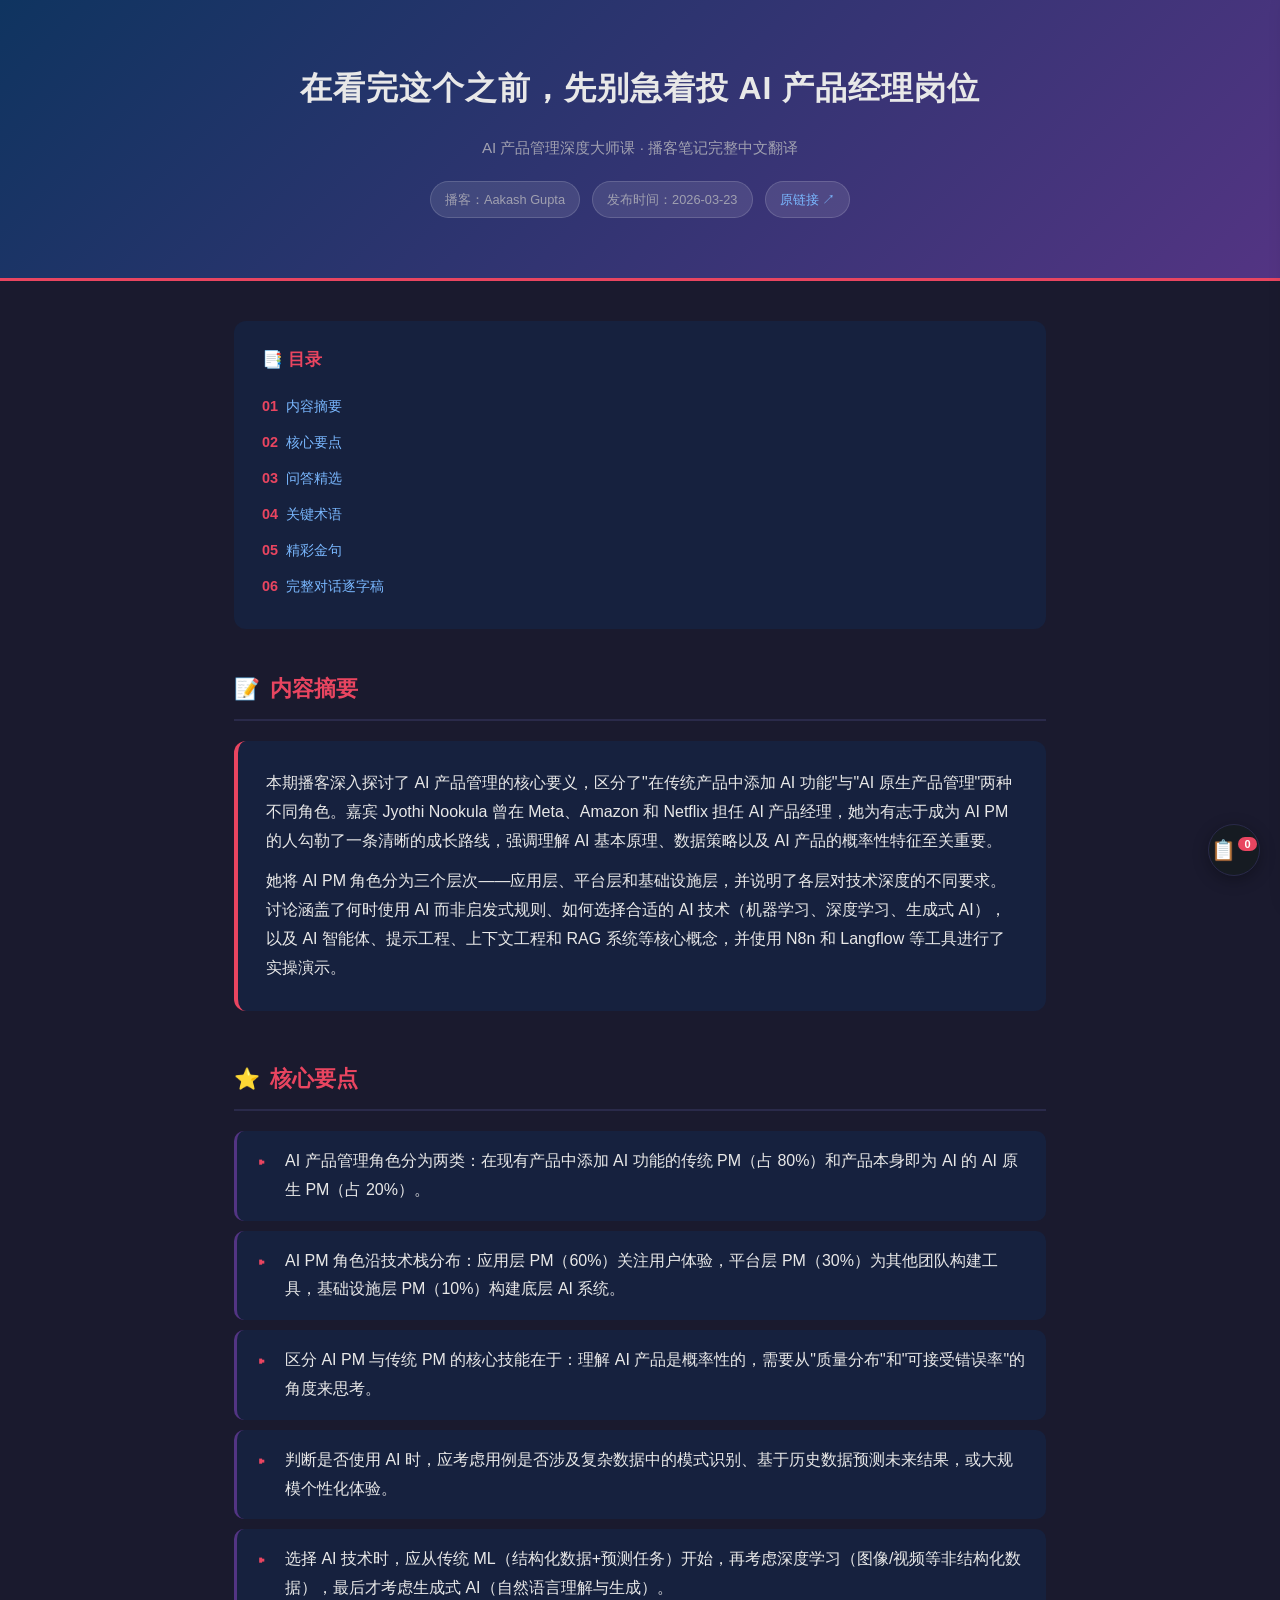
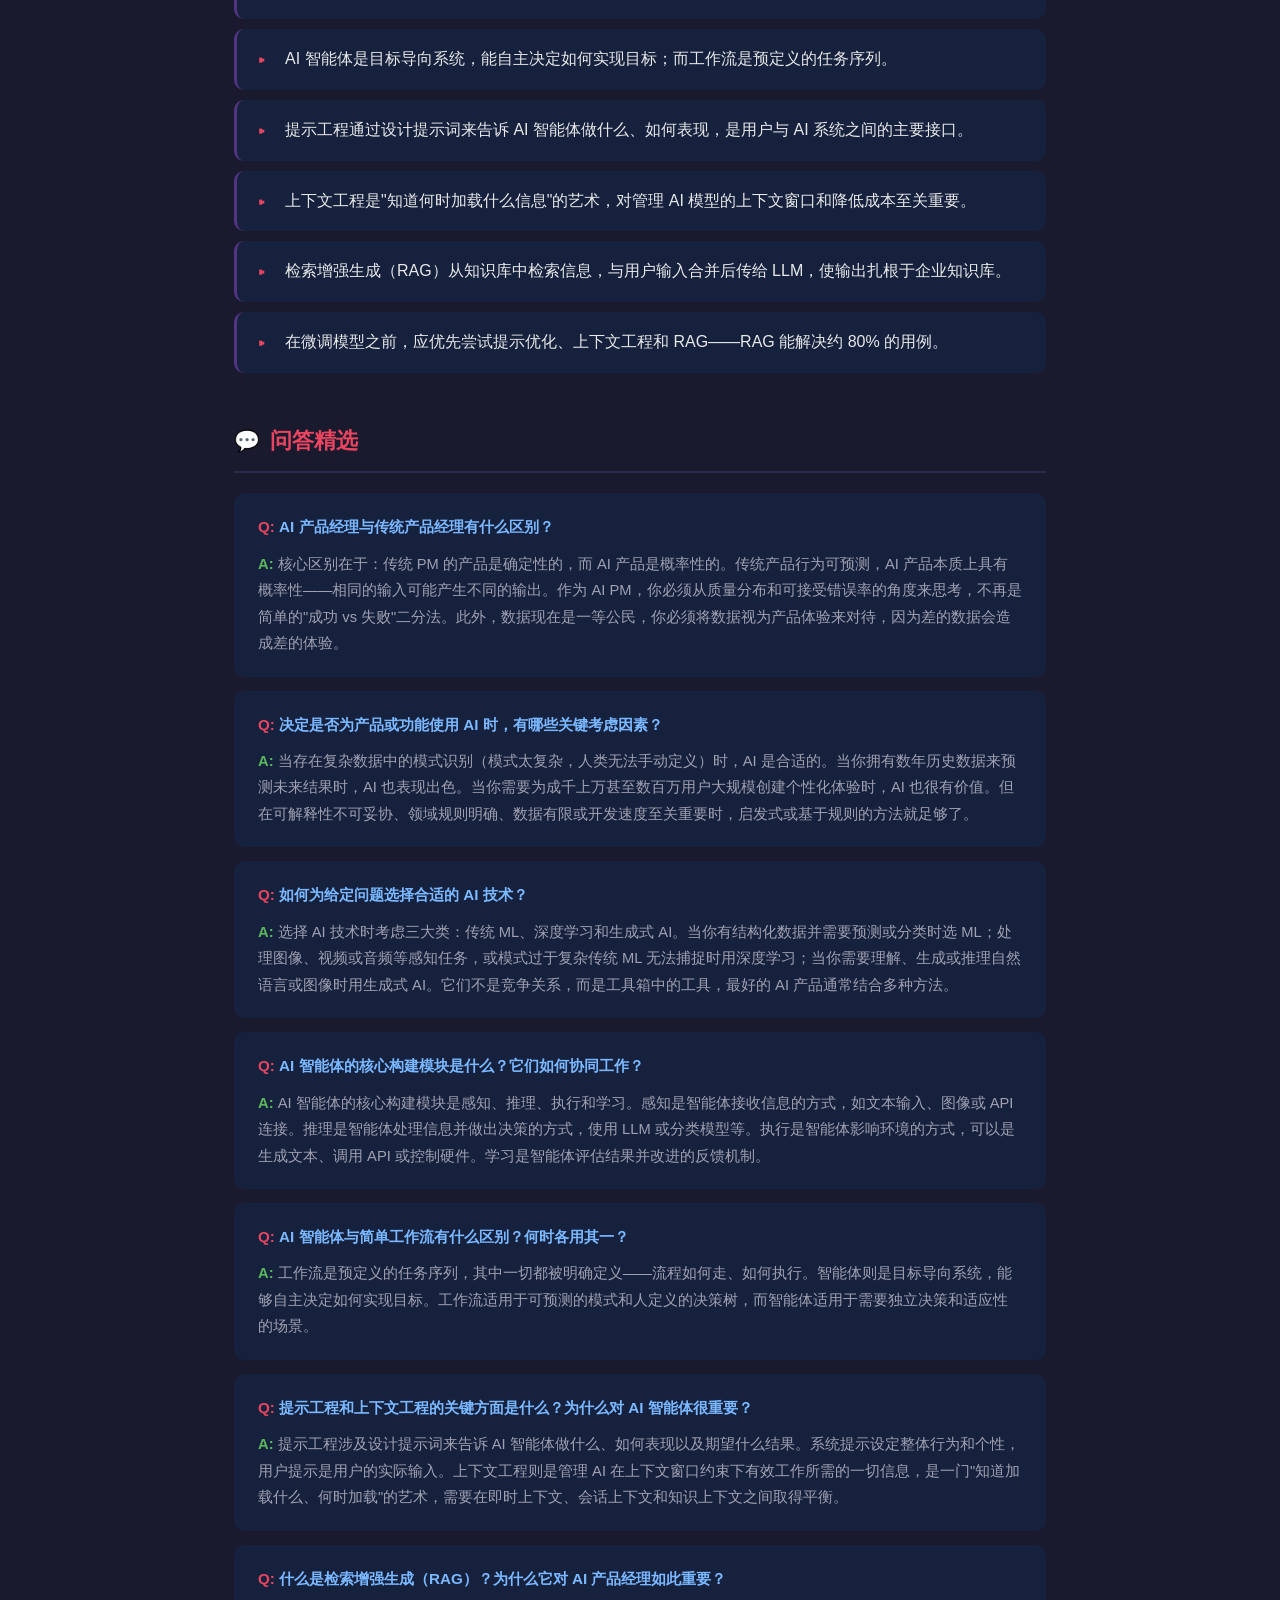
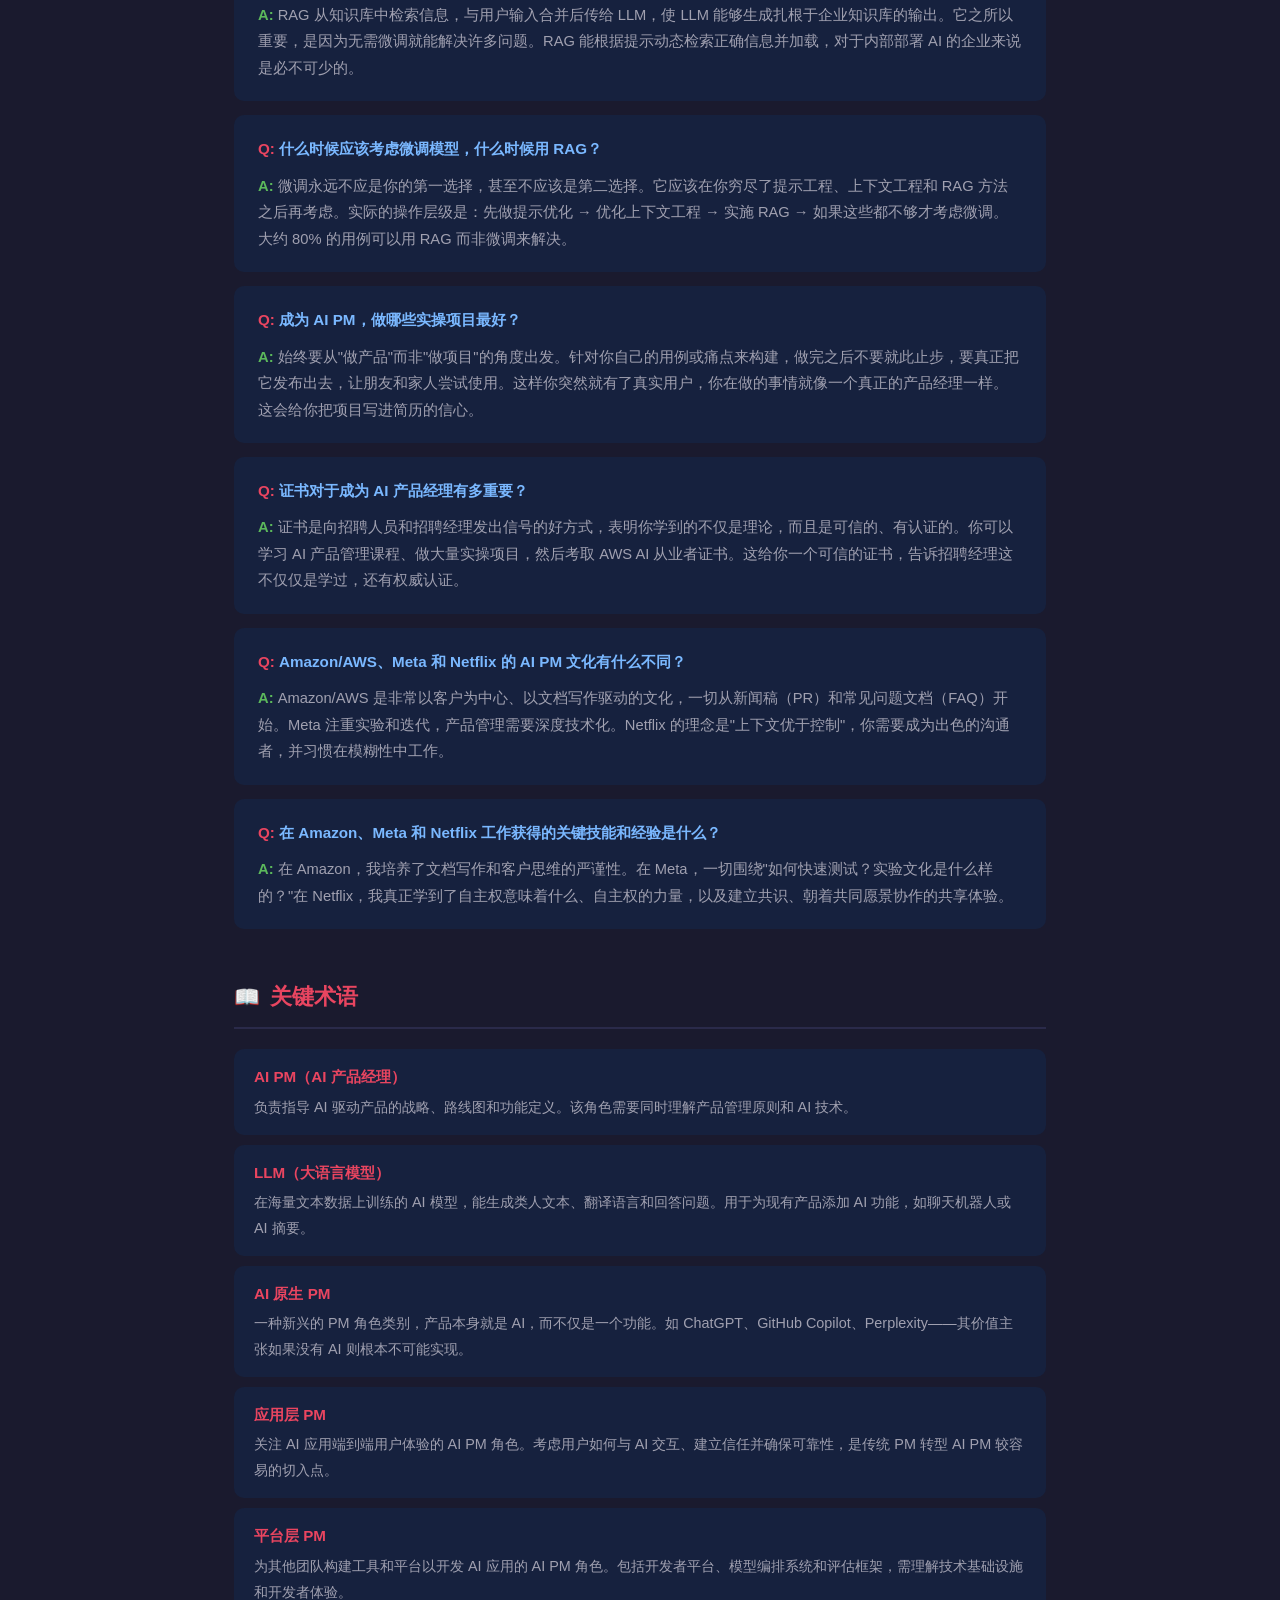
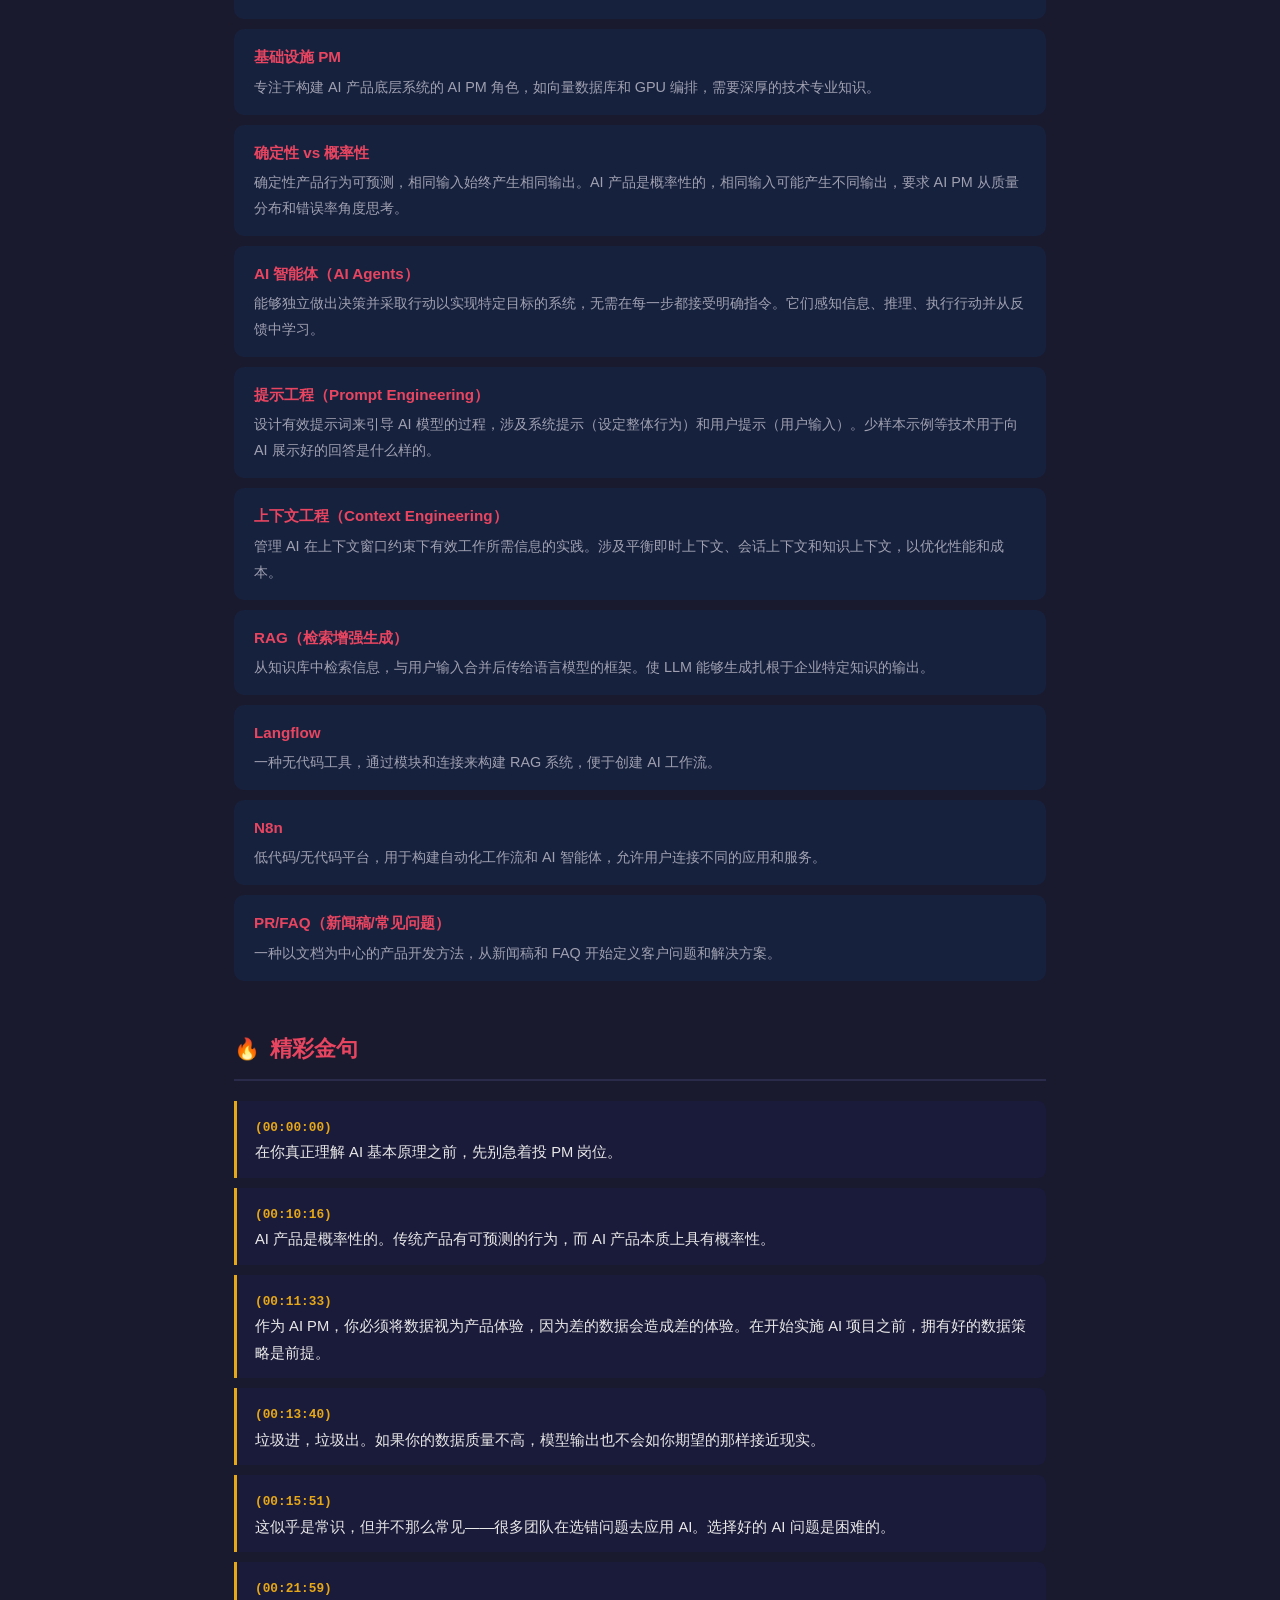
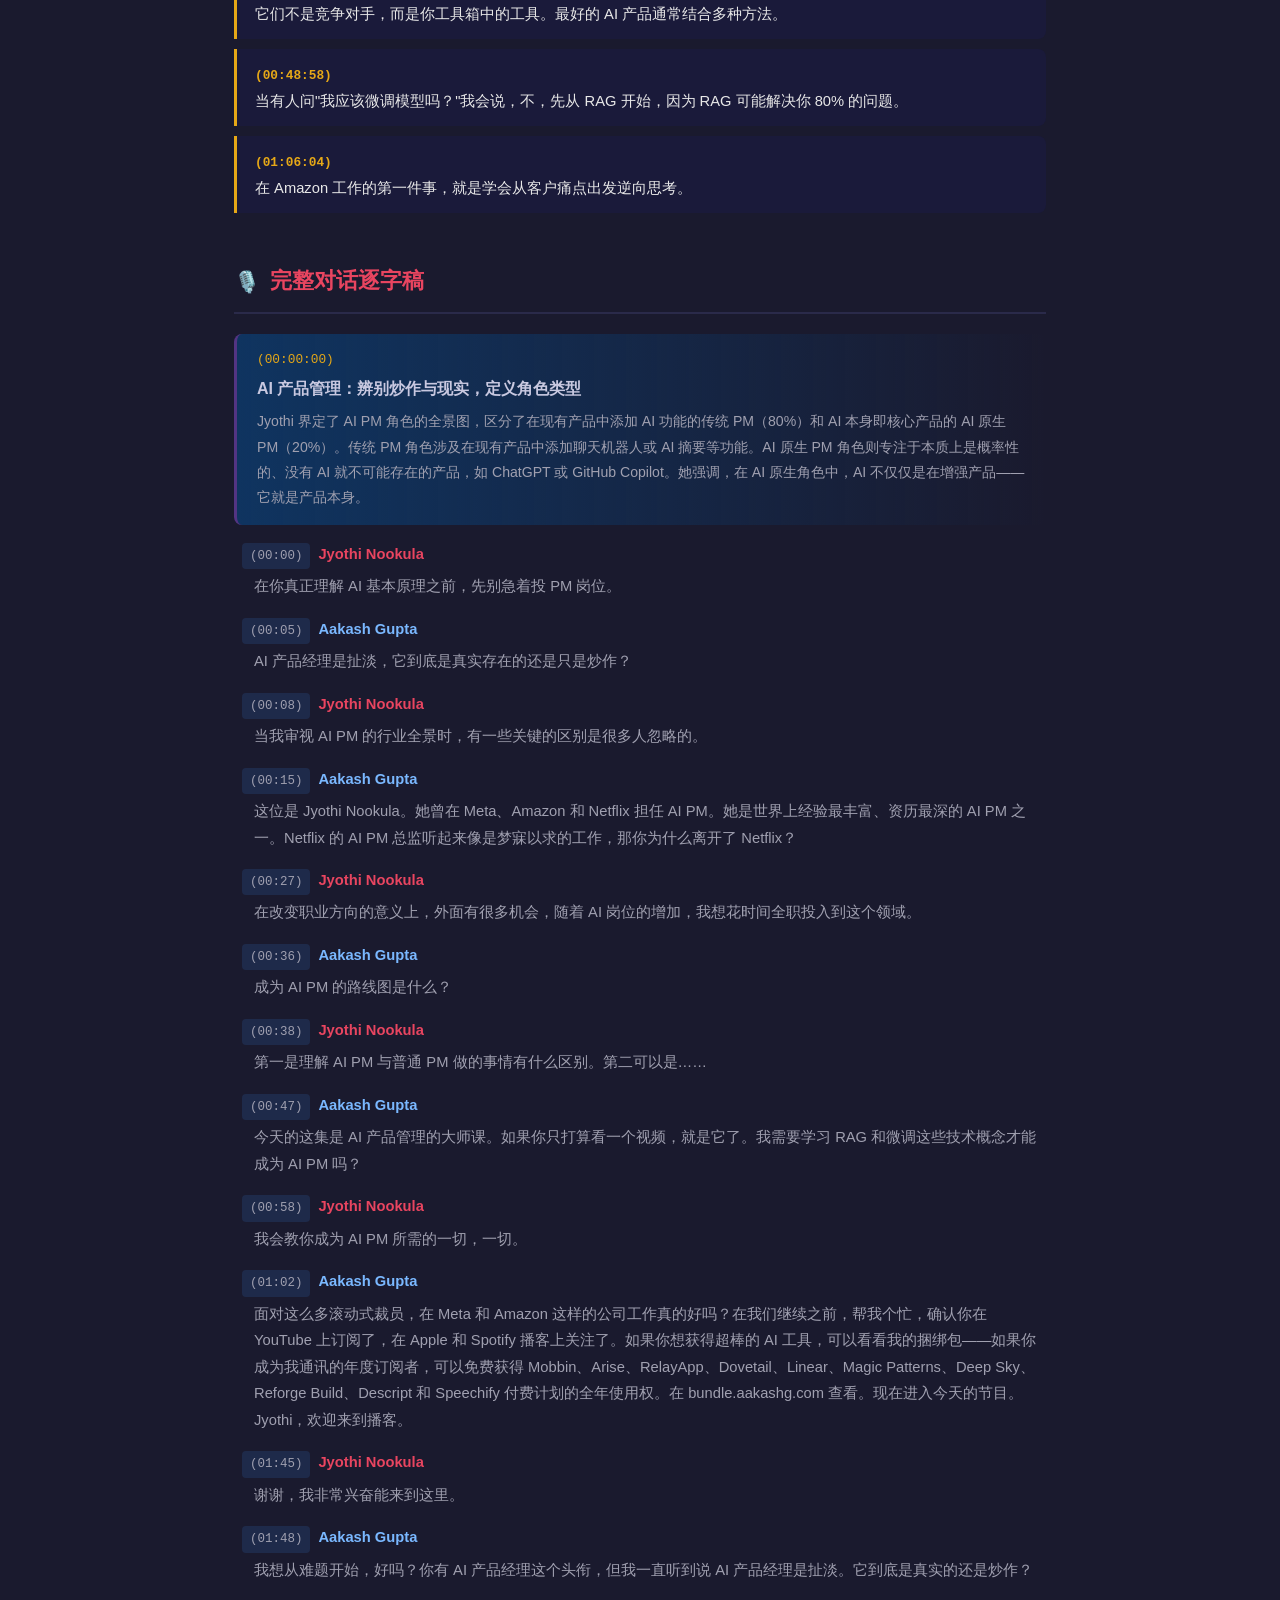
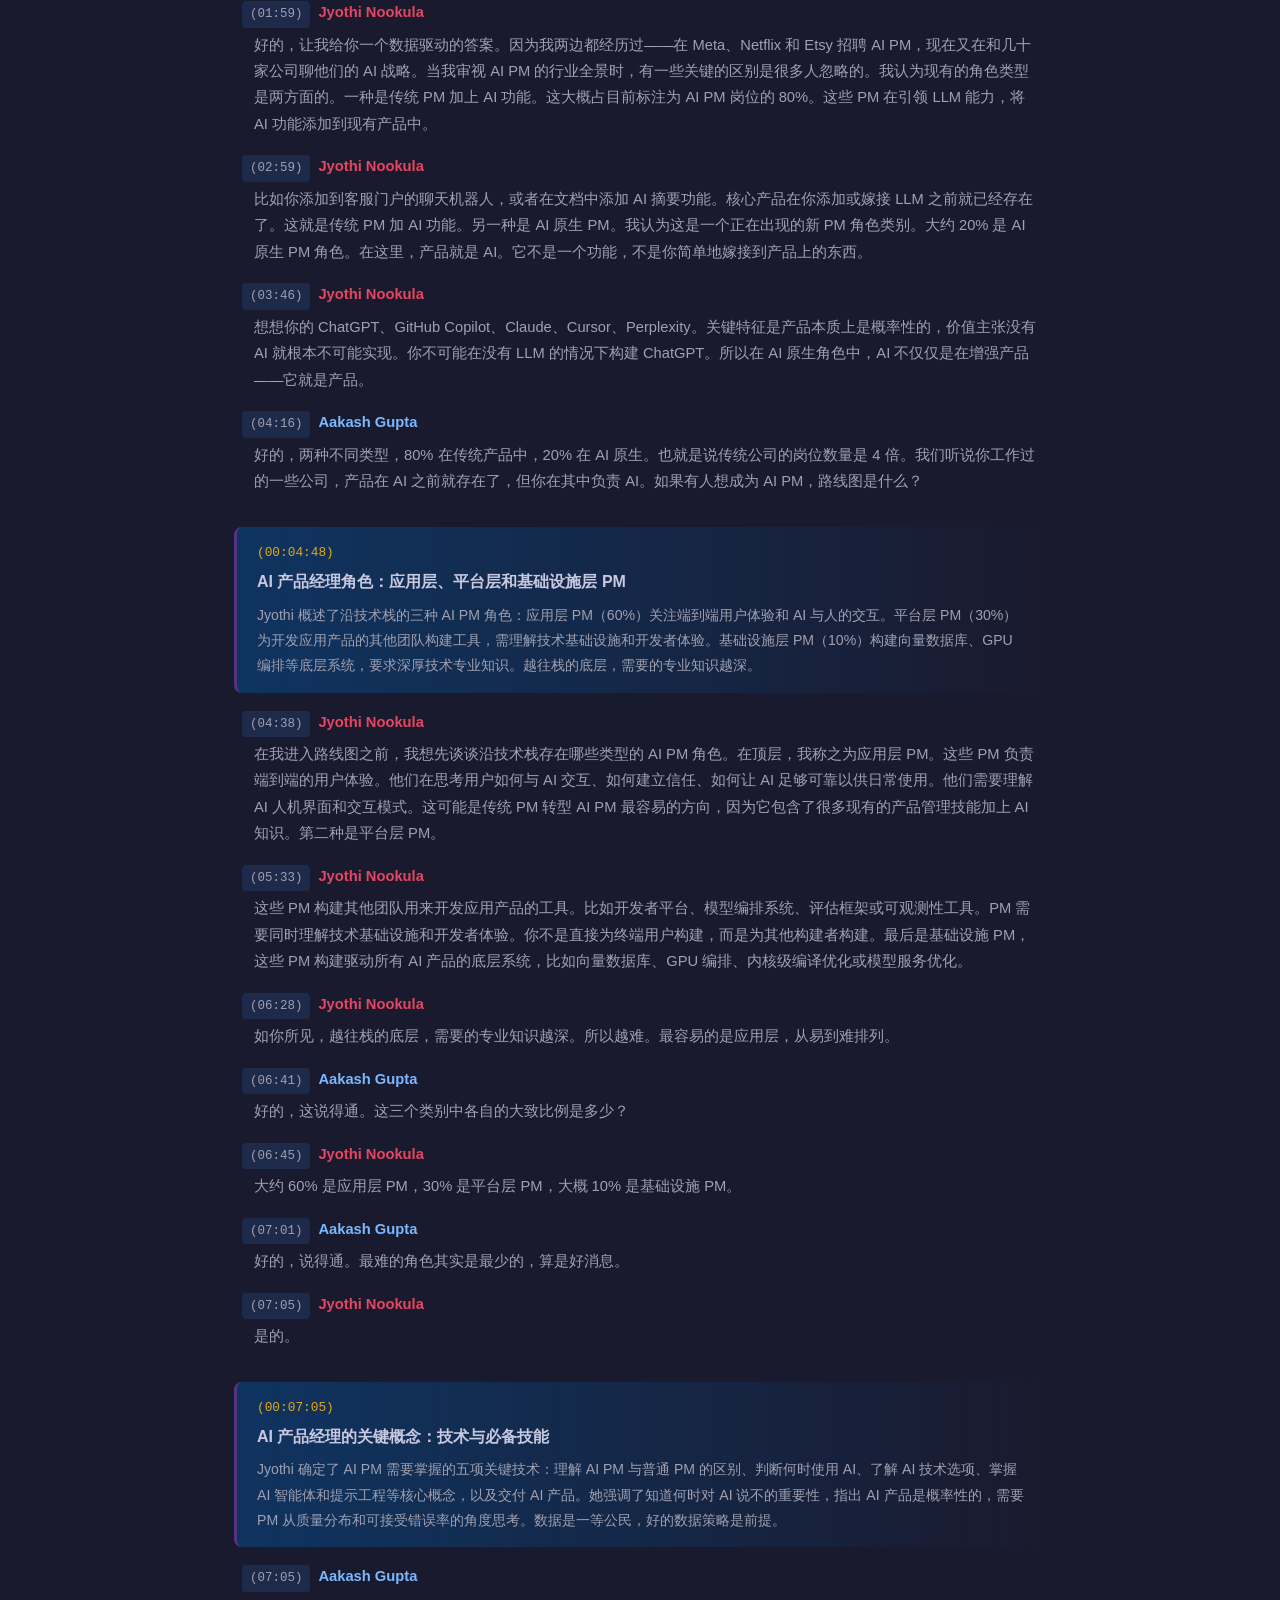
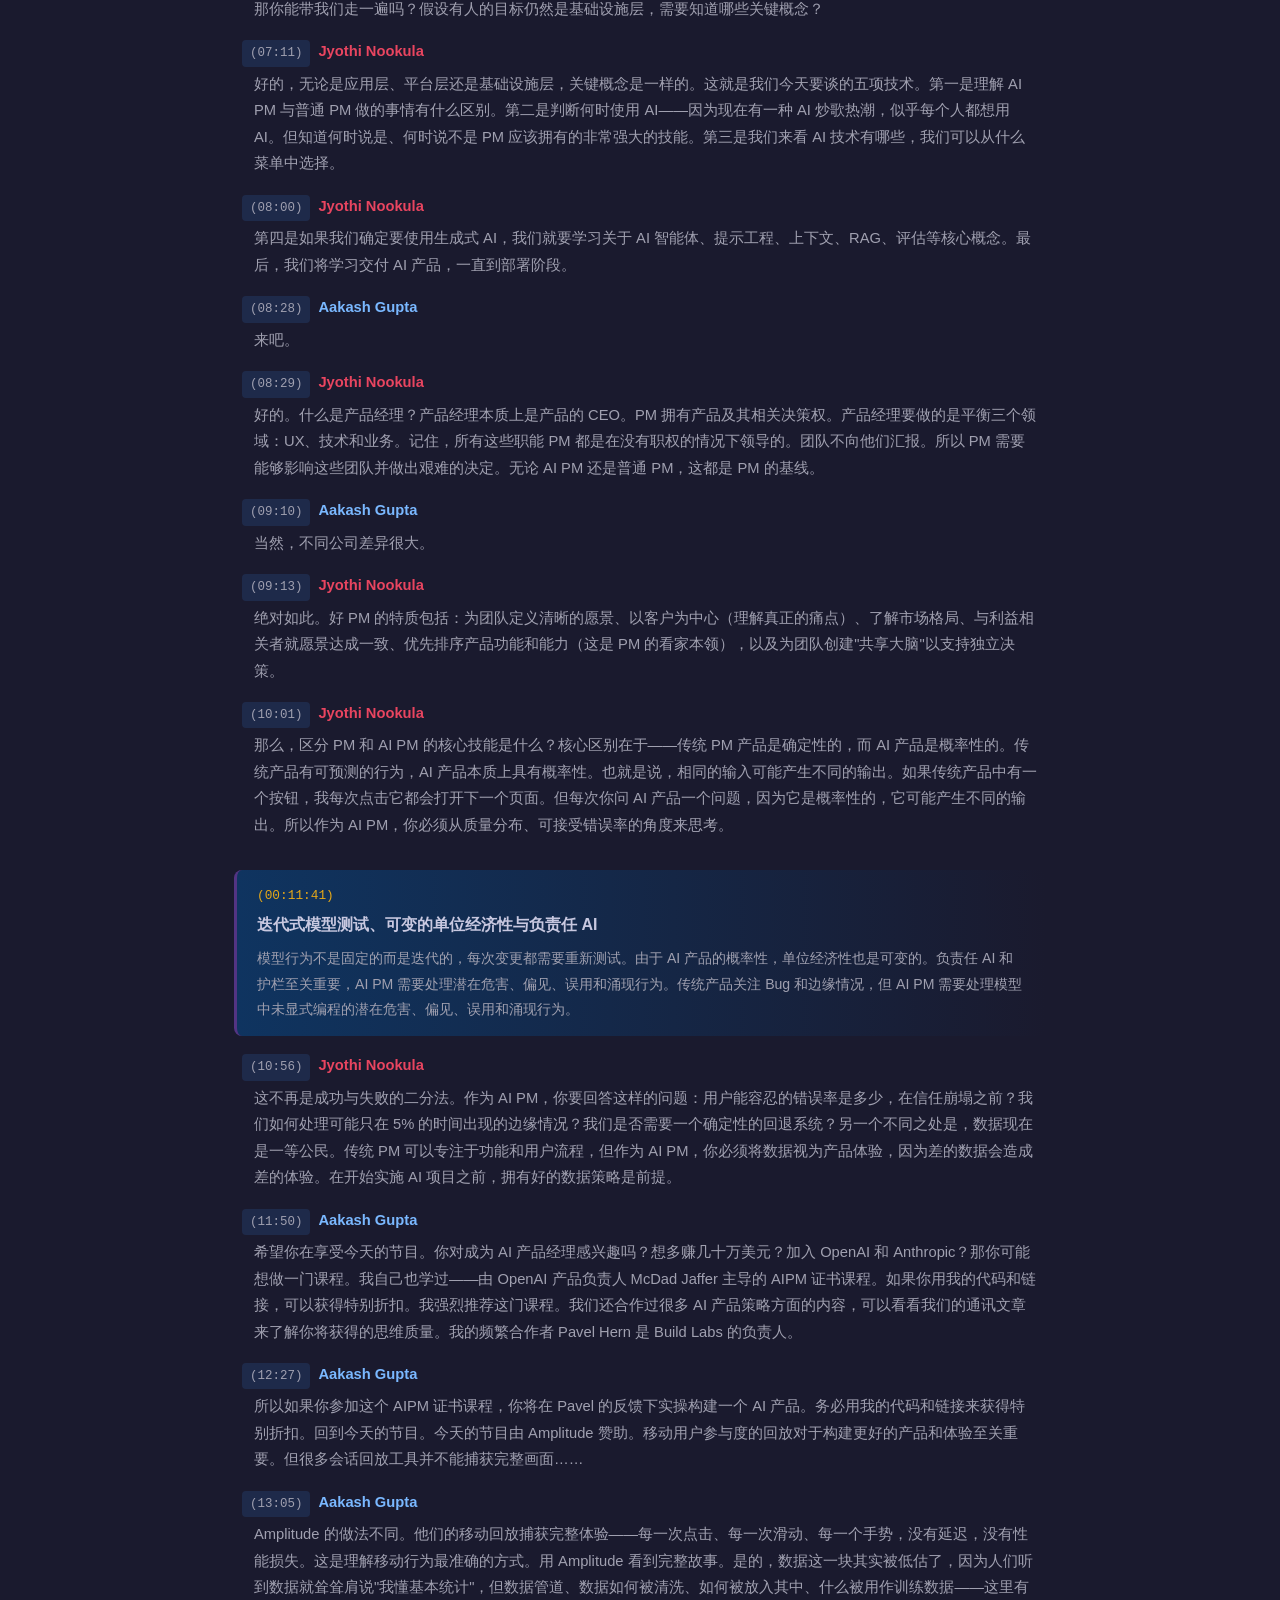
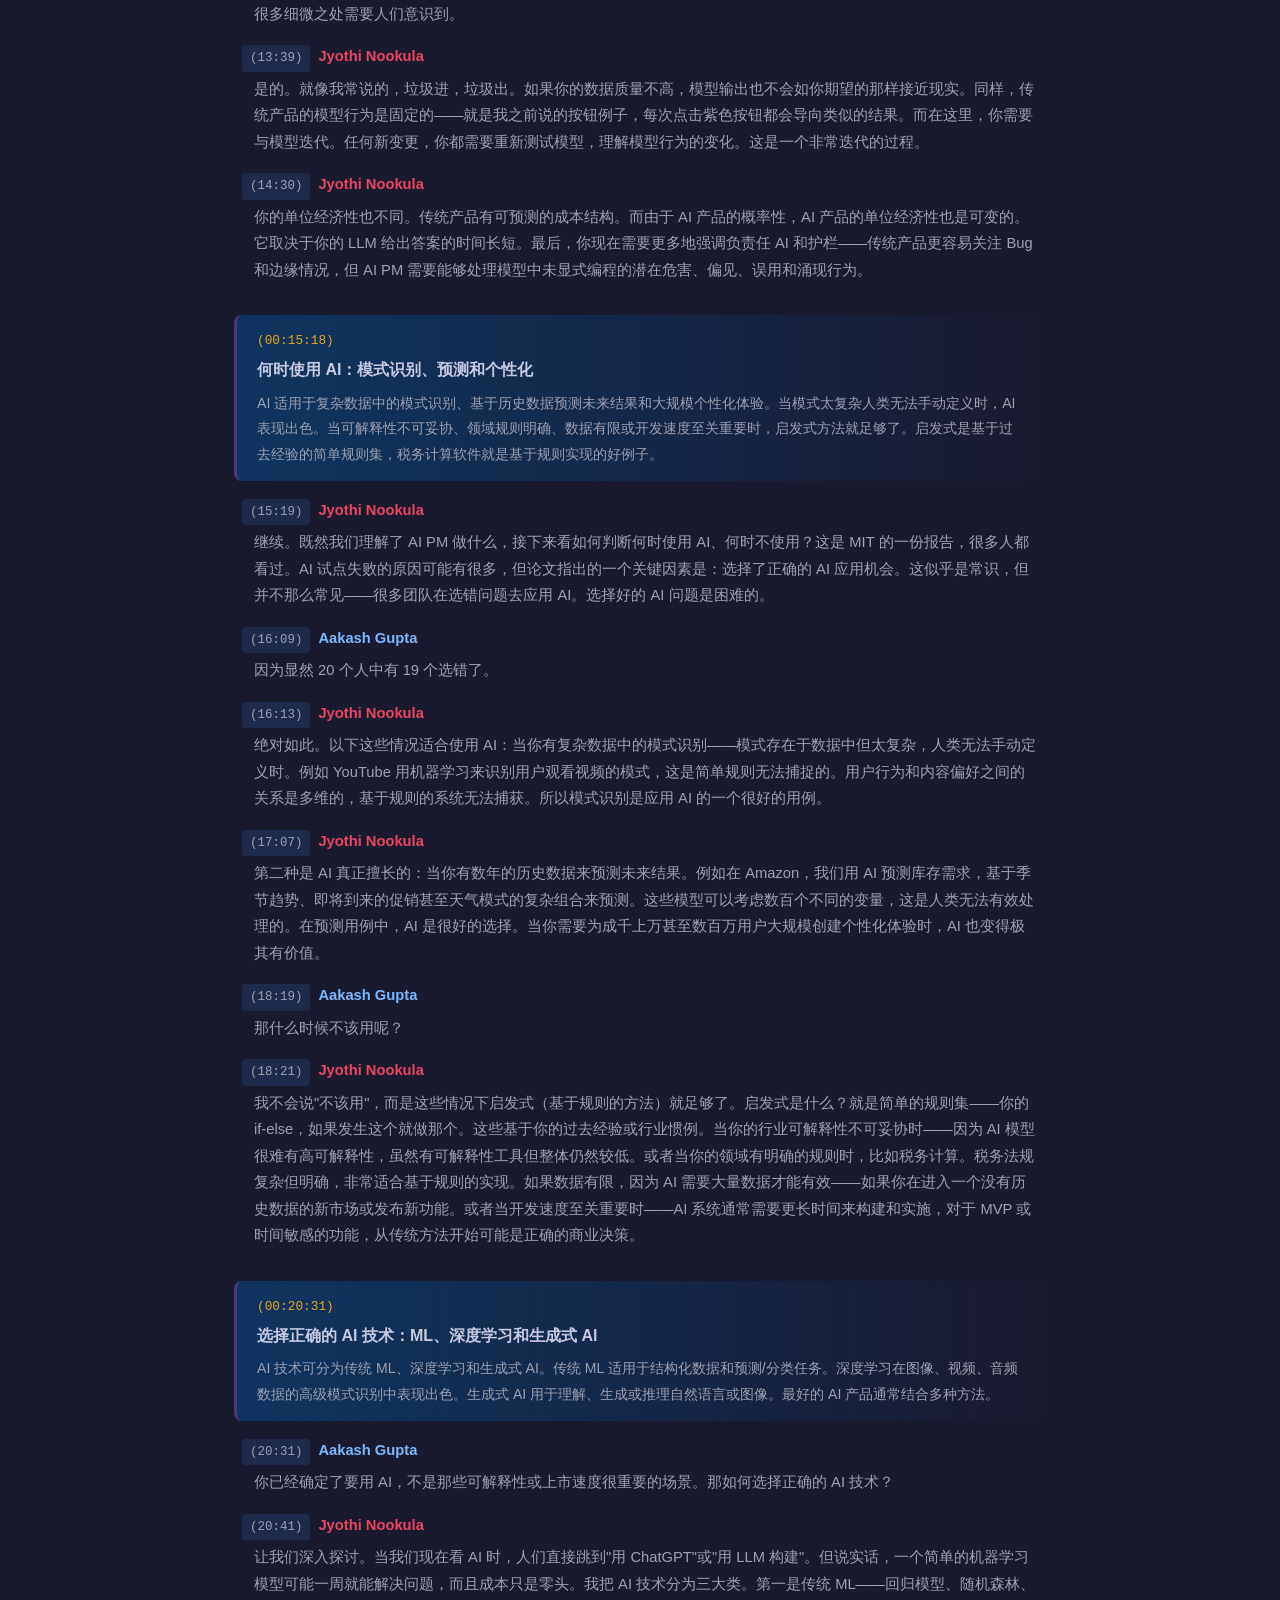
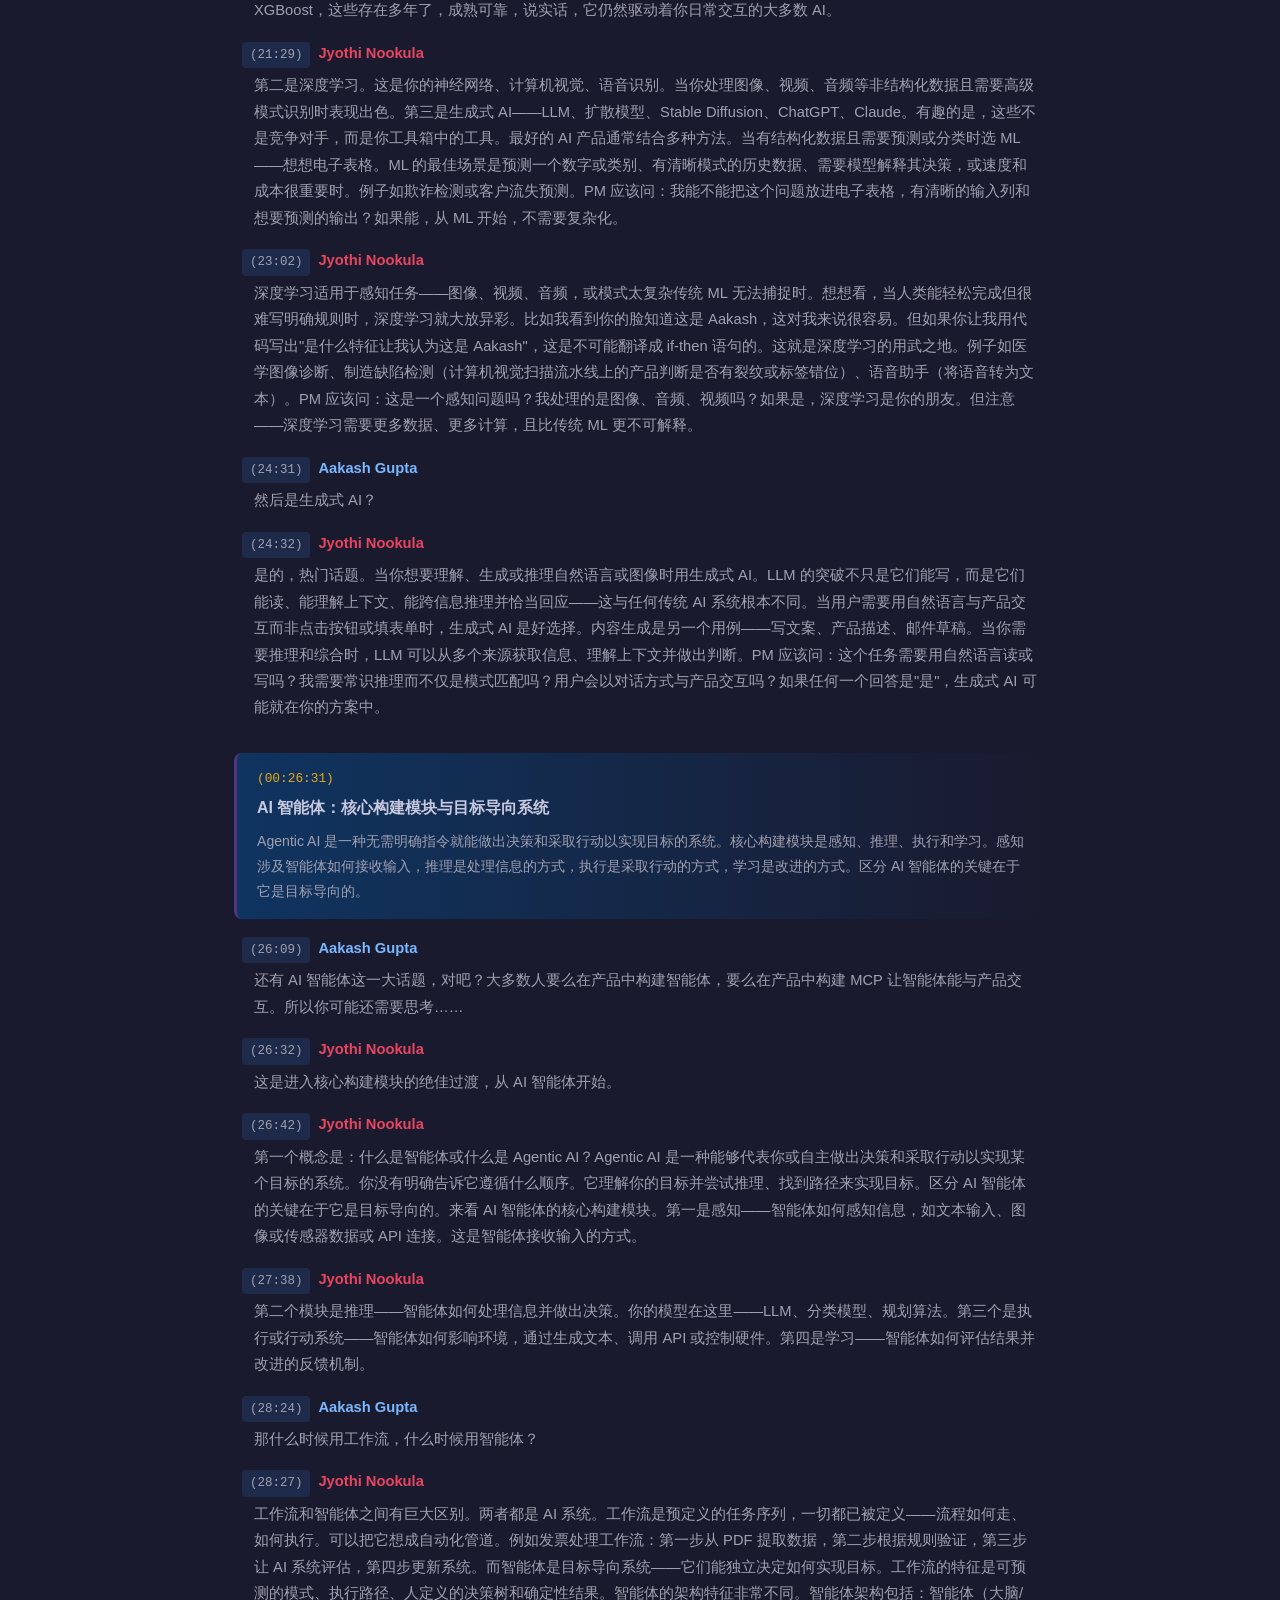
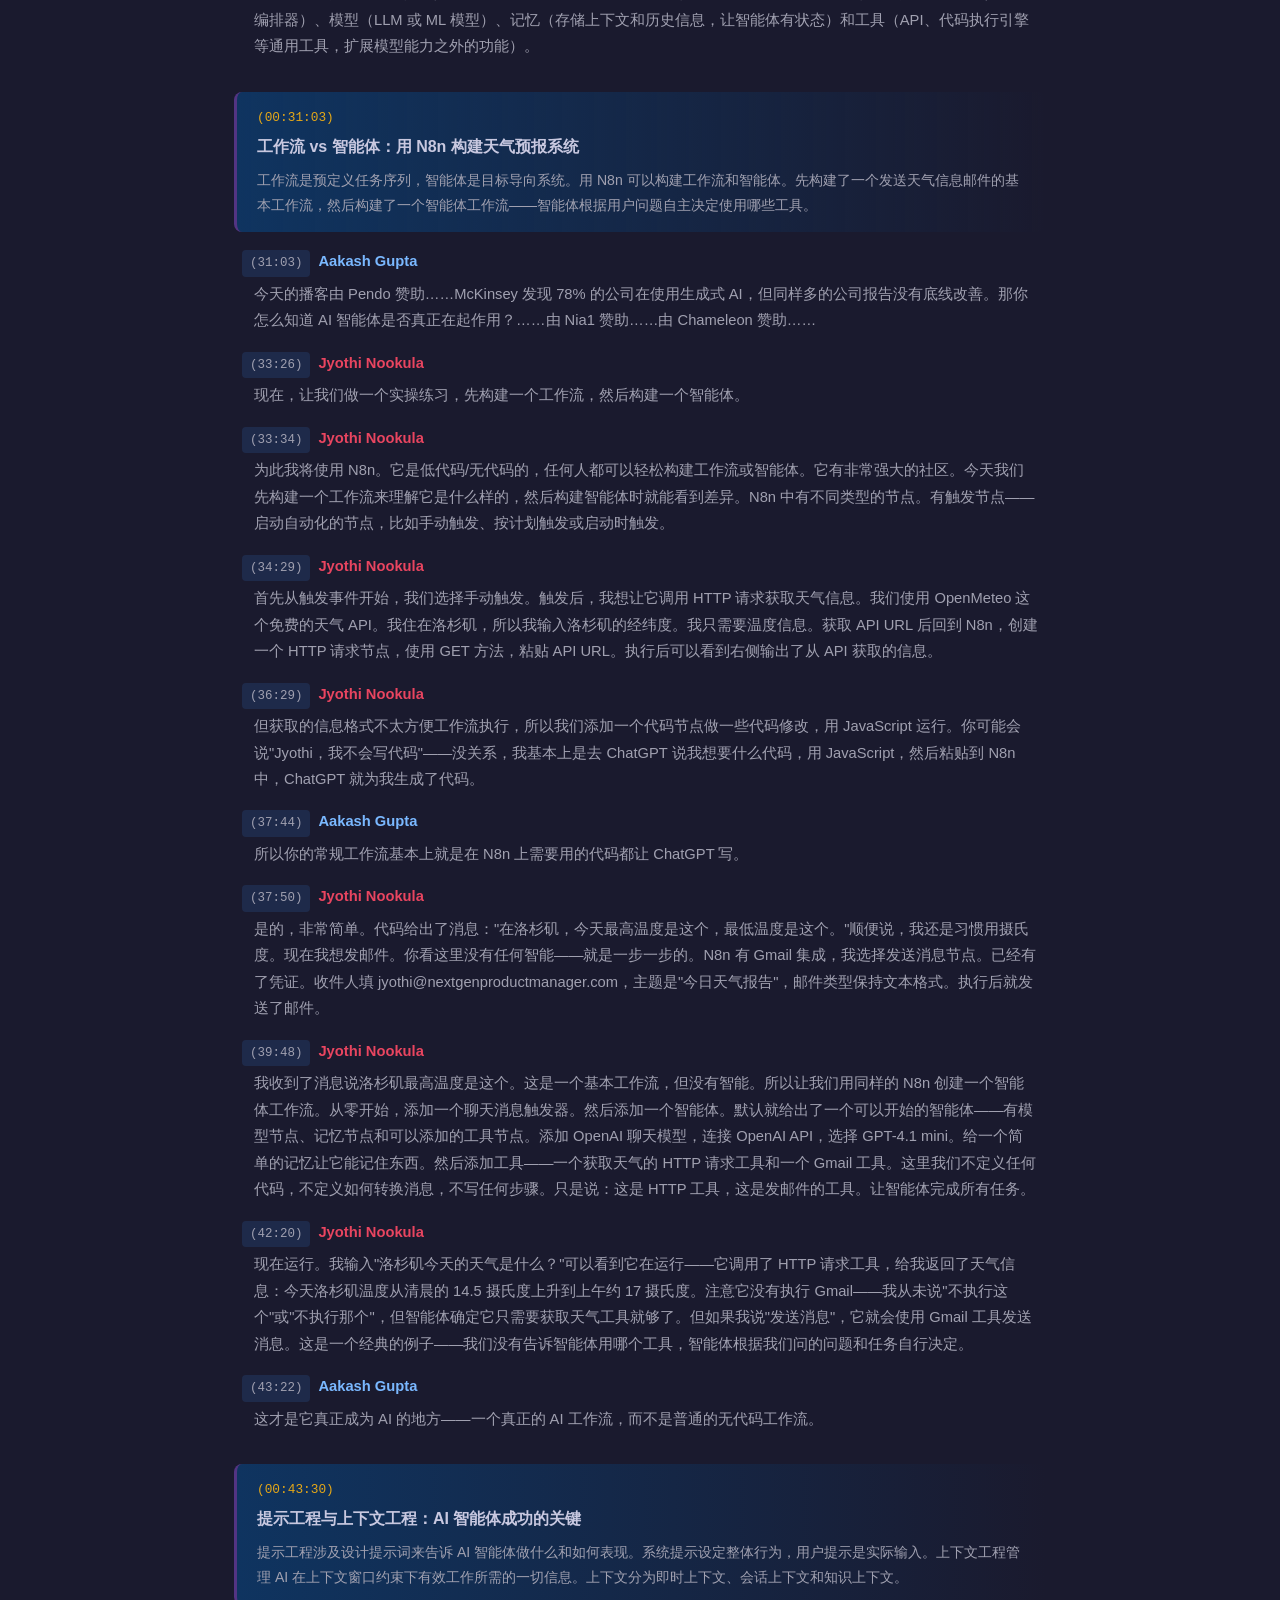
==== commit 654693ef: "fix: 提交未推送的笔记系统 v3 + style.css 链接修复 - annotations.js 重写为 v3：微信读书风格（段落虚线下划线 + 点击弹出） - 10 个 HTML 页面补充 " ====
--- a/articles/ai-pm-jobs-podcast.html
+++ b/articles/ai-pm-jobs-podcast.html
@@ -4,6 +4,7 @@
 <meta charset="UTF-8">
 <meta name="viewport" content="width=device-width, initial-scale=1.0">
 <title>在看完这个之前，先别急着投 AI 产品经理岗位</title>
+<link rel="stylesheet" href="../style.css">
 <style>
   :root {
     --bg: #1a1a2e;
@@ -1050,5 +1051,6 @@
 </div>
 
 </div>
+  <script src="../annotations.js"></script>
 </body>
 </html>
--- a/style.css
+++ b/style.css
@@ -0,0 +1,525 @@
+* {
+  box-sizing: border-box;
+  margin: 0;
+  padding: 0;
+}
+
+:root {
+  --bg: #0d1117;
+  --bg-card: #161b22;
+  --bg-card-hover: #1c2128;
+  --border: #30363d;
+  --border-hover: #58a6ff;
+  --text: #e6edf3;
+  --text-secondary: #8b949e;
+  --accent: #58a6ff;
+  --purple: #d2a8ff;
+  --green: #3fb950;
+  --amber: #d29922;
+  --red: #f85149;
+}
+
+body {
+  font-family: -apple-system, BlinkMacSystemFont, "Segoe UI", "PingFang SC", "Hiragino Sans GB", "Noto Sans CJK SC", sans-serif;
+  background: var(--bg);
+  color: var(--text);
+  line-height: 1.6;
+  min-height: 100vh;
+}
+
+/* Header */
+.header {
+  padding: 48px 24px 32px;
+  text-align: center;
+  border-bottom: 1px solid var(--border);
+  margin-bottom: 48px;
+}
+
+.header h1 {
+  font-size: 32px;
+  font-weight: 700;
+  color: var(--text);
+  margin-bottom: 8px;
+}
+
+.header h1 span {
+  color: var(--purple);
+}
+
+.header p {
+  color: var(--text-secondary);
+  font-size: 16px;
+  max-width: 600px;
+  margin: 0 auto;
+}
+
+/* Phase sections */
+.phase {
+  max-width: 1100px;
+  margin: 0 auto 48px;
+  padding: 0 24px;
+}
+
+.phase-header {
+  display: flex;
+  align-items: center;
+  gap: 12px;
+  margin-bottom: 20px;
+  padding-bottom: 12px;
+  border-bottom: 1px solid var(--border);
+}
+
+.phase-badge {
+  font-size: 12px;
+  font-weight: 600;
+  padding: 4px 12px;
+  border-radius: 20px;
+  white-space: nowrap;
+}
+
+.phase-badge.foundation { background: #1a2332; color: var(--accent); border: 1px solid #1f6feb; }
+.phase-badge.core { background: #1a1f2e; color: var(--green); border: 1px solid #238636; }
+.phase-badge.practice { background: #1f1a0e; color: var(--amber); border: 1px solid #9e6a03; }
+
+.phase-title {
+  font-size: 18px;
+  font-weight: 600;
+  color: var(--text);
+}
+
+.phase-desc {
+  font-size: 13px;
+  color: var(--text-secondary);
+  margin-left: auto;
+}
+
+/* Cards grid */
+.cards {
+  display: grid;
+  grid-template-columns: repeat(auto-fill, minmax(320px, 1fr));
+  gap: 16px;
+}
+
+/* Card */
+.card {
+  background: var(--bg-card);
+  border: 1px solid var(--border);
+  border-radius: 12px;
+  padding: 24px;
+  transition: border-color 0.2s, transform 0.2s, box-shadow 0.2s;
+  cursor: pointer;
+  display: flex;
+  flex-direction: column;
+  text-decoration: none;
+  color: var(--text);
+}
+
+.card:hover {
+  border-color: var(--border-hover);
+  transform: translateY(-2px);
+  box-shadow: 0 8px 24px rgba(88, 166, 255, 0.08);
+}
+
+.card-tag {
+  font-size: 11px;
+  font-weight: 600;
+  text-transform: uppercase;
+  letter-spacing: 0.5px;
+  margin-bottom: 12px;
+}
+
+.card-tag.article { color: var(--purple); }
+.card-tag.resource { color: var(--green); }
+.card-tag.practice { color: var(--amber); }
+.card-tag.external { color: var(--accent); }
+
+.card-title {
+  font-size: 17px;
+  font-weight: 600;
+  color: var(--text);
+  margin-bottom: 8px;
+  line-height: 1.4;
+}
+
+.card-desc {
+  font-size: 13px;
+  color: var(--text-secondary);
+  line-height: 1.6;
+  flex: 1;
+  margin-bottom: 16px;
+}
+
+.card-meta {
+  display: flex;
+  align-items: center;
+  gap: 8px;
+  font-size: 12px;
+  color: var(--text-secondary);
+  padding-top: 12px;
+  border-top: 1px solid var(--border);
+}
+
+.card-meta .status {
+  padding: 2px 8px;
+  border-radius: 4px;
+  font-size: 11px;
+  font-weight: 500;
+}
+
+.card-meta .status.done { background: #1a2e1a; color: var(--green); }
+.card-meta .status.soon { background: #2e2e1a; color: var(--amber); }
+.card-meta .status.external { background: #1a1a2e; color: var(--accent); }
+
+/* Footer */
+.footer {
+  text-align: center;
+  padding: 48px 24px;
+  color: var(--text-secondary);
+  font-size: 13px;
+  border-top: 1px solid var(--border);
+  margin-top: 48px;
+}
+
+.footer a {
+  color: var(--accent);
+  text-decoration: none;
+}
+
+/* Responsive */
+@media (max-width: 700px) {
+  .header h1 { font-size: 24px; }
+  .cards { grid-template-columns: 1fr; }
+  .phase-header { flex-direction: column; align-items: flex-start; }
+  .phase-desc { margin-left: 0; }
+}
+
+/* ========== 文字批注笔记系统（微信读书风格） ========== */
+
+/* 段落虚线下划线标记 */
+.note-mark {
+  text-decoration: underline;
+  text-decoration-style: dashed;
+  text-decoration-color: rgba(210, 168, 255, 0.55);
+  text-decoration-thickness: 2px;
+  text-underline-offset: 3px;
+  cursor: pointer;
+  transition: text-decoration-color 0.2s;
+}
+.note-mark:hover {
+  text-decoration-color: rgba(210, 168, 255, 1);
+}
+
+/* 浮动添加笔记按钮 */
+#note-float-btn:hover { background: #2ea043 !important; }
+
+/* 笔记弹窗 */
+#note-modal {
+  position: fixed;
+  inset: 0;
+  z-index: 10000;
+}
+.note-modal-backdrop {
+  position: absolute;
+  inset: 0;
+  background: rgba(0,0,0,0.6);
+}
+.note-modal-box {
+  position: relative;
+  z-index: 1;
+  max-width: 520px;
+  margin: 80px auto;
+  background: var(--bg-card);
+  border: 1px solid var(--border);
+  border-radius: 16px;
+  padding: 24px;
+  box-shadow: 0 16px 48px rgba(0,0,0,0.5);
+}
+.note-modal-header {
+  display: flex;
+  justify-content: space-between;
+  align-items: center;
+  font-size: 16px;
+  font-weight: 600;
+  color: var(--text);
+  margin-bottom: 16px;
+}
+.note-modal-close {
+  background: none;
+  border: none;
+  color: var(--text-secondary);
+  font-size: 22px;
+  cursor: pointer;
+  line-height: 1;
+}
+.note-modal-close:hover { color: var(--text); }
+.note-modal-selected-text {
+  background: #0d1117;
+  border: 1px solid var(--border);
+  border-radius: 8px;
+  padding: 12px 16px;
+  font-size: 13px;
+  color: var(--purple);
+  margin-bottom: 16px;
+  line-height: 1.6;
+  max-height: 80px;
+  overflow-y: auto;
+}
+.note-modal-textarea {
+  width: 100%;
+  min-height: 120px;
+  background: #0d1117;
+  border: 1px solid var(--border);
+  border-radius: 8px;
+  padding: 12px 16px;
+  color: var(--text);
+  font-size: 14px;
+  font-family: inherit;
+  line-height: 1.6;
+  resize: vertical;
+  outline: none;
+  transition: border-color 0.2s;
+}
+.note-modal-textarea:focus { border-color: var(--accent); }
+.note-modal-textarea::placeholder { color: var(--text-secondary); }
+.note-modal-actions {
+  display: flex;
+  justify-content: flex-end;
+  gap: 12px;
+  margin-top: 16px;
+}
+.note-modal-cancel {
+  background: none;
+  border: 1px solid var(--border);
+  color: var(--text-secondary);
+  padding: 8px 20px;
+  border-radius: 8px;
+  cursor: pointer;
+  font-size: 14px;
+}
+.note-modal-cancel:hover { border-color: var(--text-secondary); color: var(--text); }
+.note-modal-save {
+  background: var(--green);
+  border: none;
+  color: #fff;
+  padding: 8px 24px;
+  border-radius: 8px;
+  cursor: pointer;
+  font-size: 14px;
+  font-weight: 500;
+}
+.note-modal-save:hover { background: #2ea043; }
+
+/* 侧边笔记面板切换按钮 */
+#note-panel-toggle {
+  position: fixed;
+  right: 20px;
+  bottom: 24px;
+  z-index: 9000;
+  background: var(--bg-card);
+  border: 1px solid var(--border);
+  color: var(--text);
+  font-size: 20px;
+  width: 52px;
+  height: 52px;
+  border-radius: 50%;
+  cursor: pointer;
+  box-shadow: 0 4px 16px rgba(0,0,0,0.3);
+  display: flex;
+  align-items: center;
+  justify-content: center;
+  gap: 2px;
+  transition: border-color 0.2s, transform 0.2s;
+}
+#note-panel-toggle:hover { border-color: var(--accent); transform: scale(1.08); }
+.note-count-badge {
+  font-size: 11px;
+  background: var(--accent);
+  color: #fff;
+  border-radius: 10px;
+  padding: 1px 6px;
+  position: relative;
+  top: -6px;
+  font-weight: 600;
+}
+
+/* 侧边笔记面板 */
+#note-panel {
+  position: fixed;
+  top: 0;
+  right: -400px;
+  width: 380px;
+  height: 100vh;
+  background: var(--bg-card);
+  border-left: 1px solid var(--border);
+  z-index: 9500;
+  transition: right 0.3s ease;
+  display: flex;
+  flex-direction: column;
+  box-shadow: -4px 0 24px rgba(0,0,0,0.3);
+}
+#note-panel.open { right: 0; }
+.note-panel-header {
+  display: flex;
+  justify-content: space-between;
+  align-items: center;
+  padding: 20px 20px 16px;
+  border-bottom: 1px solid var(--border);
+  font-size: 16px;
+  font-weight: 600;
+  color: var(--text);
+}
+.note-panel-close {
+  background: none;
+  border: none;
+  color: var(--text-secondary);
+  font-size: 22px;
+  cursor: pointer;
+  line-height: 1;
+}
+.note-panel-close:hover { color: var(--text); }
+.note-panel-list {
+  flex: 1;
+  overflow-y: auto;
+  padding: 16px;
+}
+.note-panel-empty {
+  color: var(--text-secondary);
+  font-size: 14px;
+  text-align: center;
+  padding: 48px 16px;
+  line-height: 1.8;
+}
+.note-panel-item {
+  background: #0d1117;
+  border: 1px solid var(--border);
+  border-radius: 10px;
+  padding: 14px;
+  margin-bottom: 12px;
+  cursor: default;
+  transition: border-color 0.2s;
+}
+.note-panel-item:hover { border-color: var(--purple); }
+.note-panel-item-selected {
+  font-size: 13px;
+  color: var(--purple);
+  margin-bottom: 8px;
+  cursor: pointer;
+  line-height: 1.5;
+}
+.note-panel-item-selected:hover { text-decoration: underline; }
+.note-panel-item-note {
+  font-size: 14px;
+  color: var(--text);
+  line-height: 1.6;
+  margin-bottom: 8px;
+  white-space: pre-wrap;
+}
+.note-panel-item-meta {
+  display: flex;
+  justify-content: space-between;
+  align-items: center;
+  font-size: 12px;
+  color: var(--text-secondary);
+}
+.note-panel-item-meta button {
+  background: none;
+  border: none;
+  color: var(--accent);
+  cursor: pointer;
+  font-size: 12px;
+  margin-left: 8px;
+}
+.note-panel-item-meta button:hover { text-decoration: underline; }
+.note-panel-footer {
+  padding: 12px 16px;
+  border-top: 1px solid var(--border);
+  display: flex;
+  gap: 8px;
+}
+.note-panel-footer button {
+  flex: 1;
+  padding: 8px 6px;
+  border-radius: 8px;
+  cursor: pointer;
+  font-size: 12px;
+  border: 1px solid var(--border);
+  background: none;
+  color: var(--text-secondary);
+  transition: all 0.2s;
+}
+.note-panel-footer button:hover {
+  border-color: var(--accent);
+  color: var(--accent);
+  background: rgba(88,166,255,0.08);
+}
+.note-panel-export { font-weight: 500; }
+.note-panel-import { font-weight: 500; }
+.note-panel-clear { color: var(--red) !important; border-color: rgba(248,81,73,0.3) !important; }
+.note-panel-clear:hover { background: rgba(248,81,73,0.1) !important; color: var(--red) !important; }
+
+/* 笔记 Tooltip（弹出卡片） */
+#note-tooltip {
+  position: absolute;
+  z-index: 10001;
+  background: var(--bg-card);
+  border: 1px solid var(--purple);
+  border-radius: 12px;
+  padding: 16px 18px;
+  width: 340px;
+  box-shadow: 0 12px 32px rgba(0,0,0,0.5);
+  font-size: 14px;
+  color: var(--text);
+  line-height: 1.7;
+  animation: tooltipIn 0.2s ease;
+}
+@keyframes tooltipIn {
+  from { opacity: 0; transform: translateY(-6px); }
+  to   { opacity: 1; transform: translateY(0); }
+}
+.note-tooltip-content {
+  margin-bottom: 10px;
+  white-space: pre-wrap;
+  word-break: break-word;
+}
+.note-tooltip-meta {
+  font-size: 11px;
+  color: var(--text-secondary);
+  margin-bottom: 10px;
+}
+.note-tooltip-actions {
+  display: flex;
+  gap: 14px;
+}
+.note-tooltip-actions button {
+  background: none;
+  border: none;
+  color: var(--accent);
+  cursor: pointer;
+  font-size: 12px;
+  padding: 0;
+}
+.note-tooltip-actions button:hover { text-decoration: underline; }
+.note-tooltip-delete { color: var(--red) !important; }
+
+/* Toast 提示 */
+#note-toast {
+  position: fixed;
+  bottom: 80px;
+  right: 24px;
+  z-index: 11000;
+  background: #1a2e1a;
+  color: #3fb950;
+  border: 1px solid #238636;
+  padding: 12px 20px;
+  border-radius: 10px;
+  font-size: 14px;
+  font-weight: 500;
+  box-shadow: 0 8px 24px rgba(0,0,0,0.4);
+}
+
+/* 响应式 */
+@media (max-width: 500px) {
+  #note-panel { width: 100vw; right: -100vw; }
+  #note-panel-toggle { right: 12px; bottom: 16px; width: 46px; height: 46px; }
+  #note-tooltip { width: calc(100vw - 32px); left: 16px !important; }
+}
